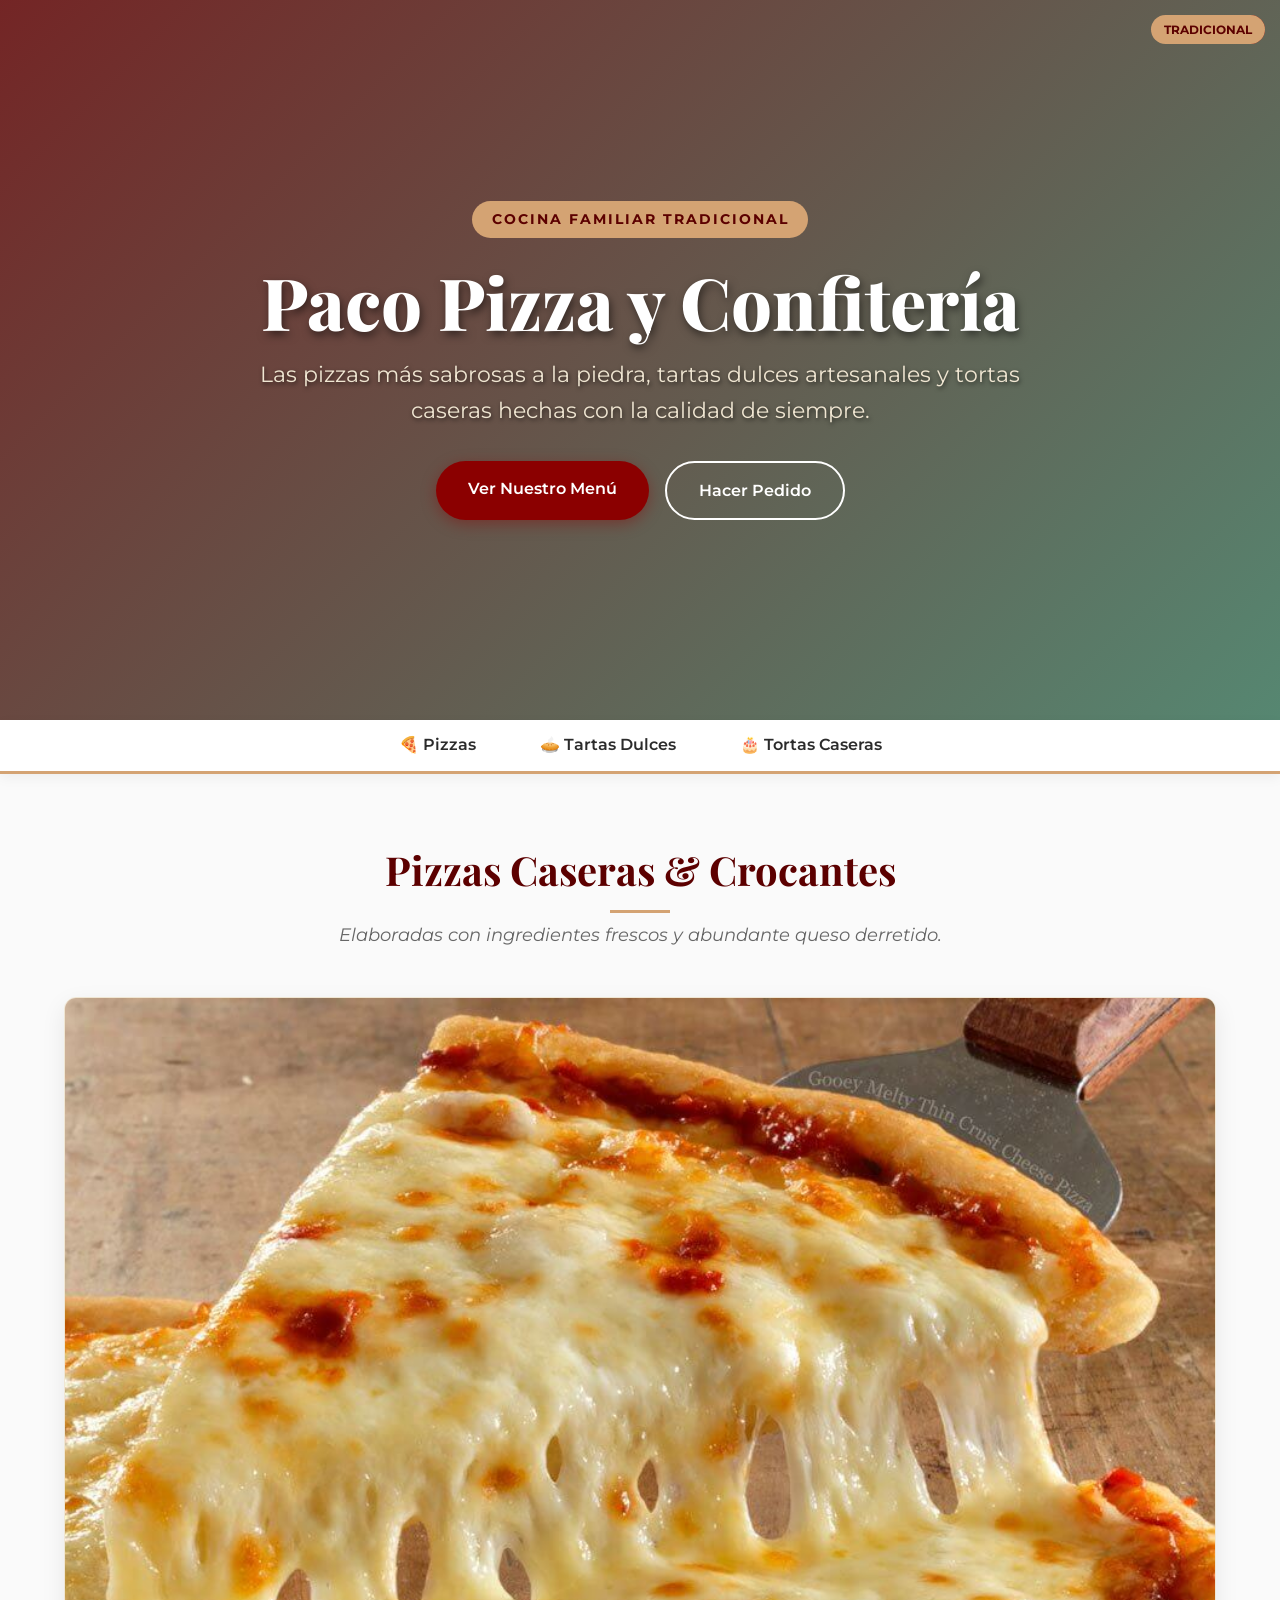
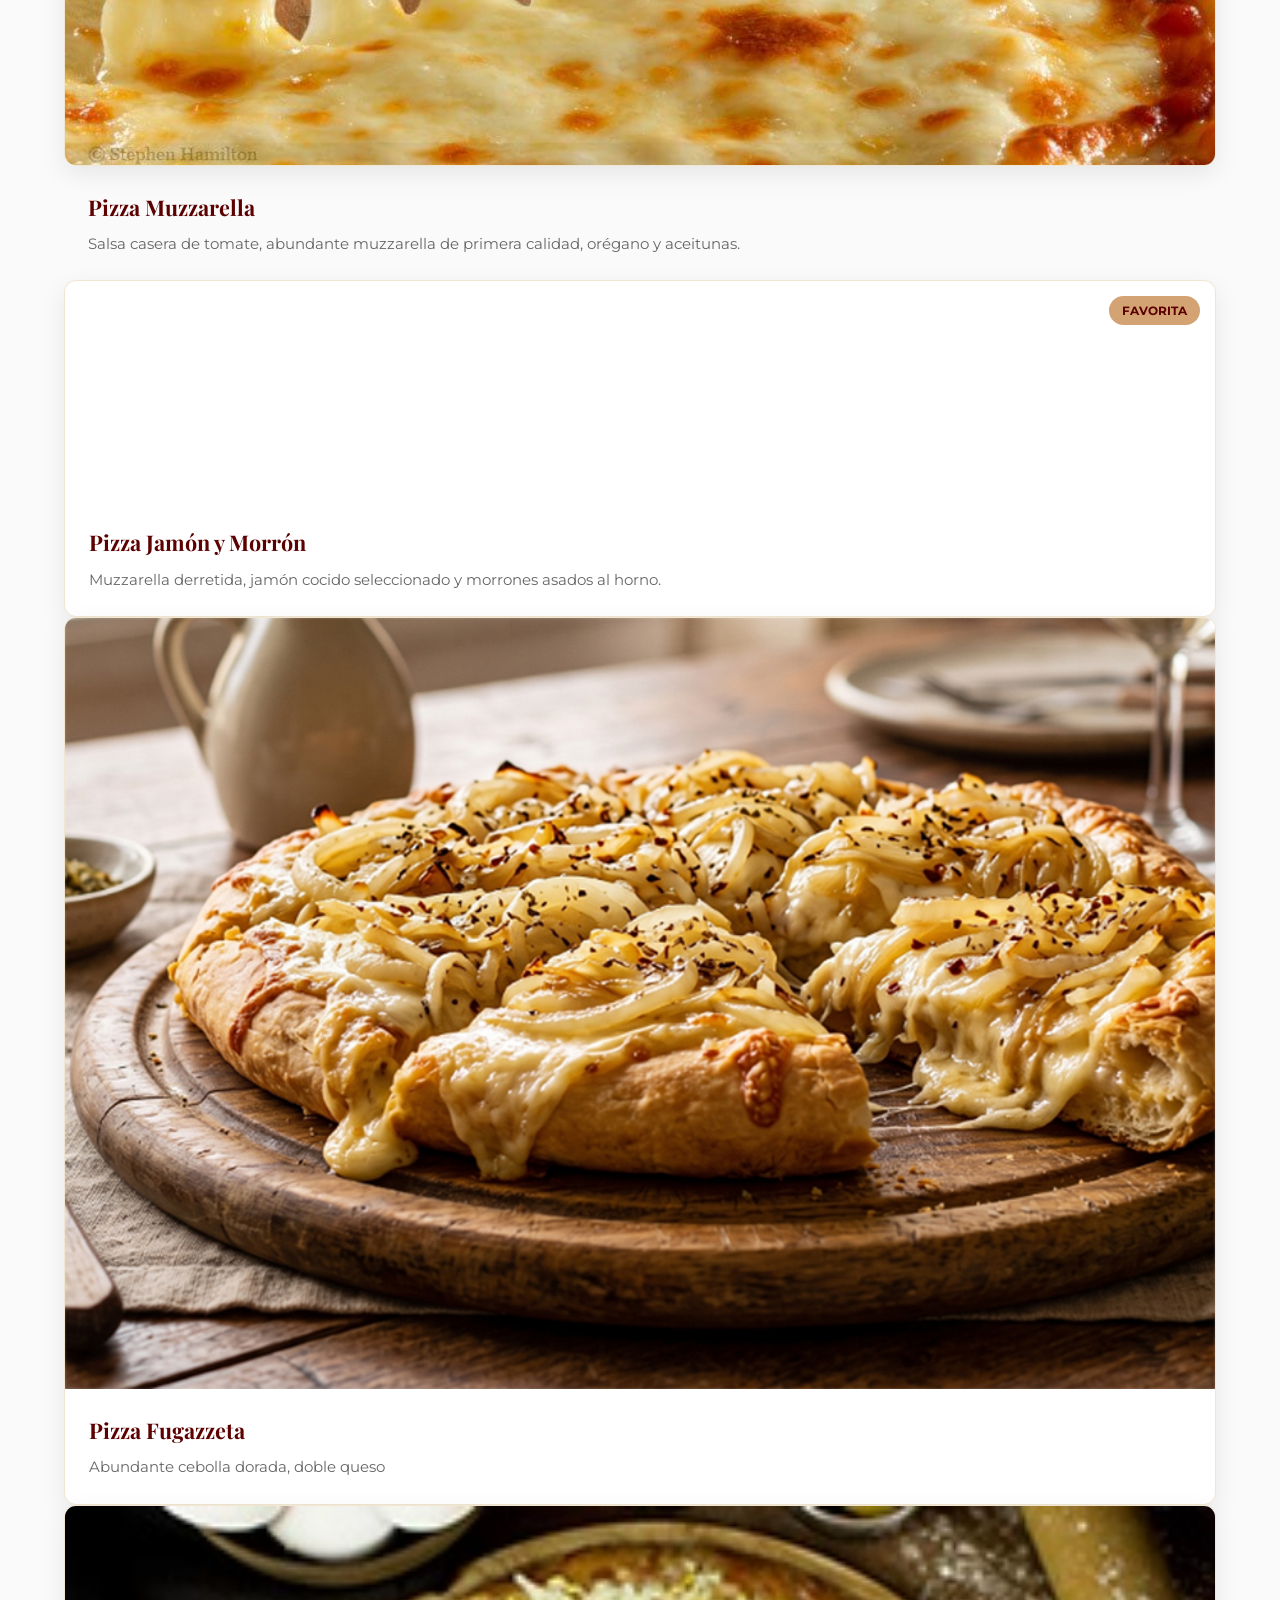
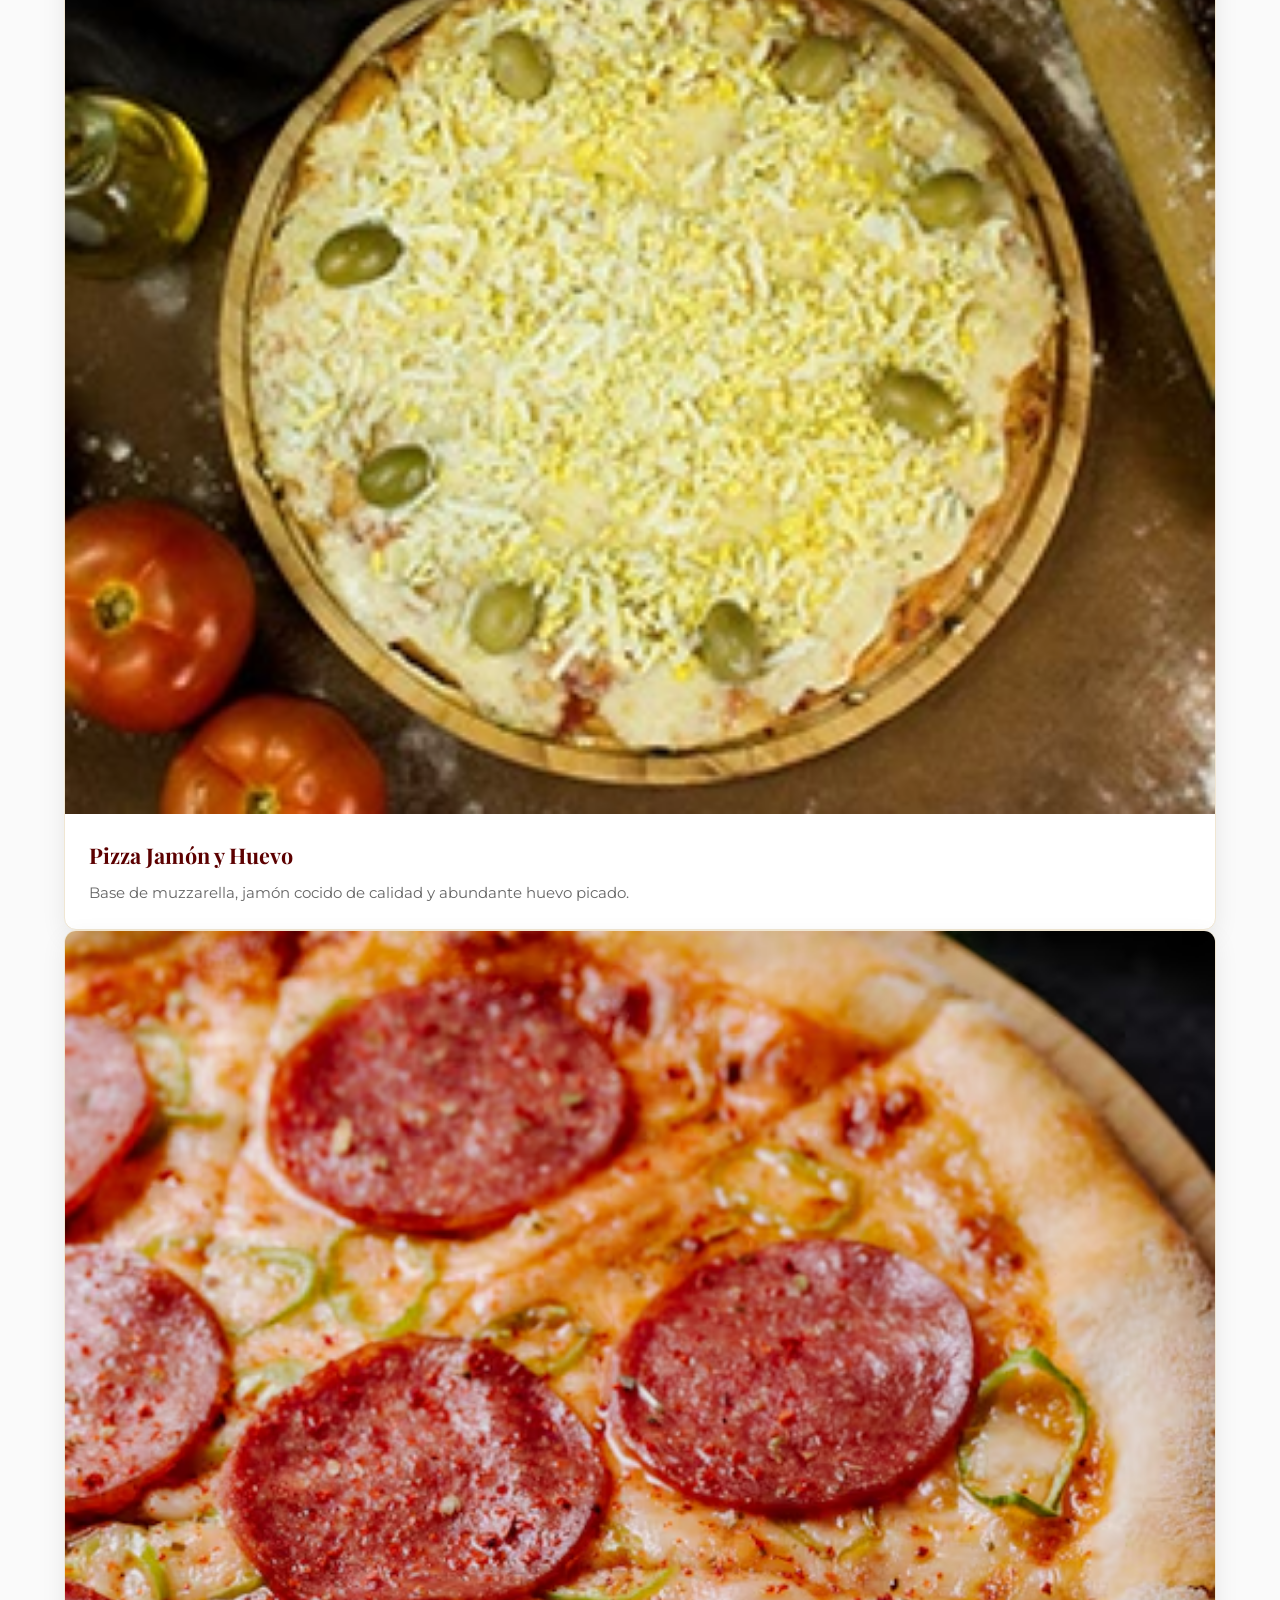
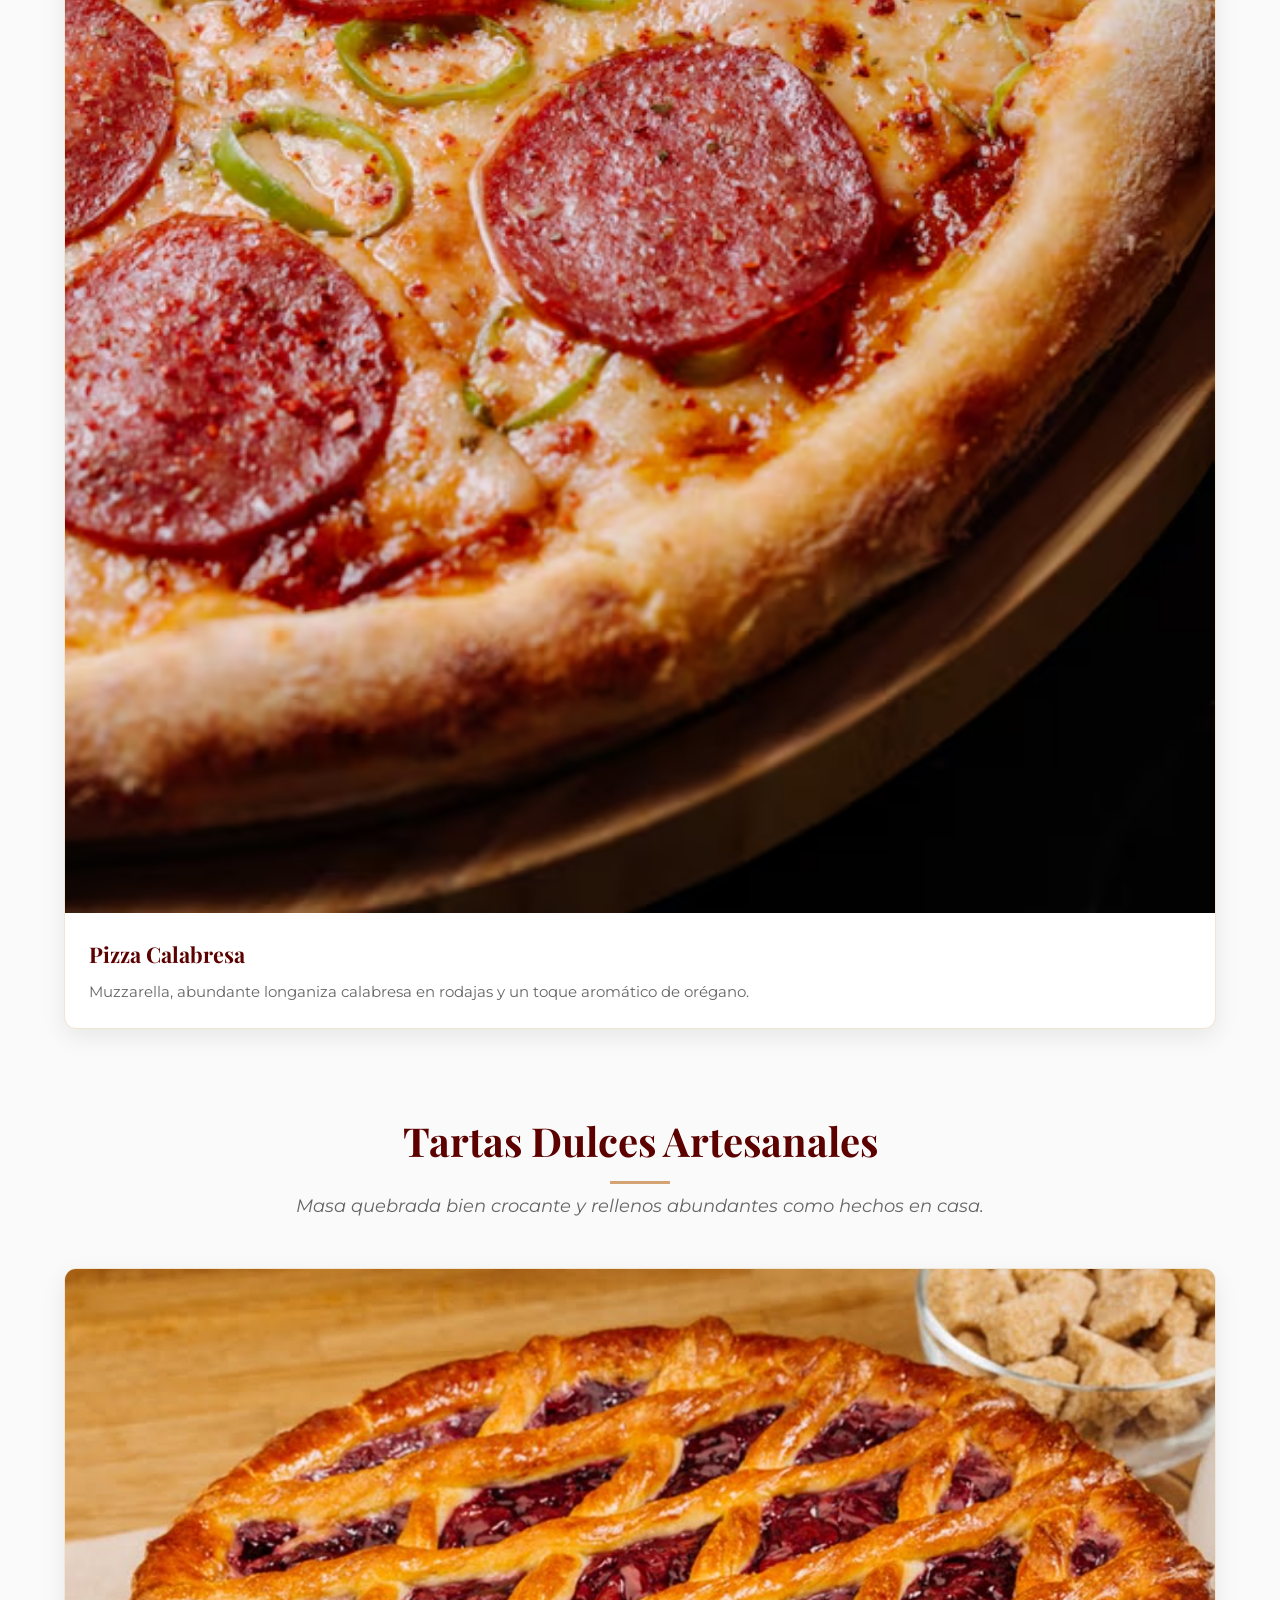
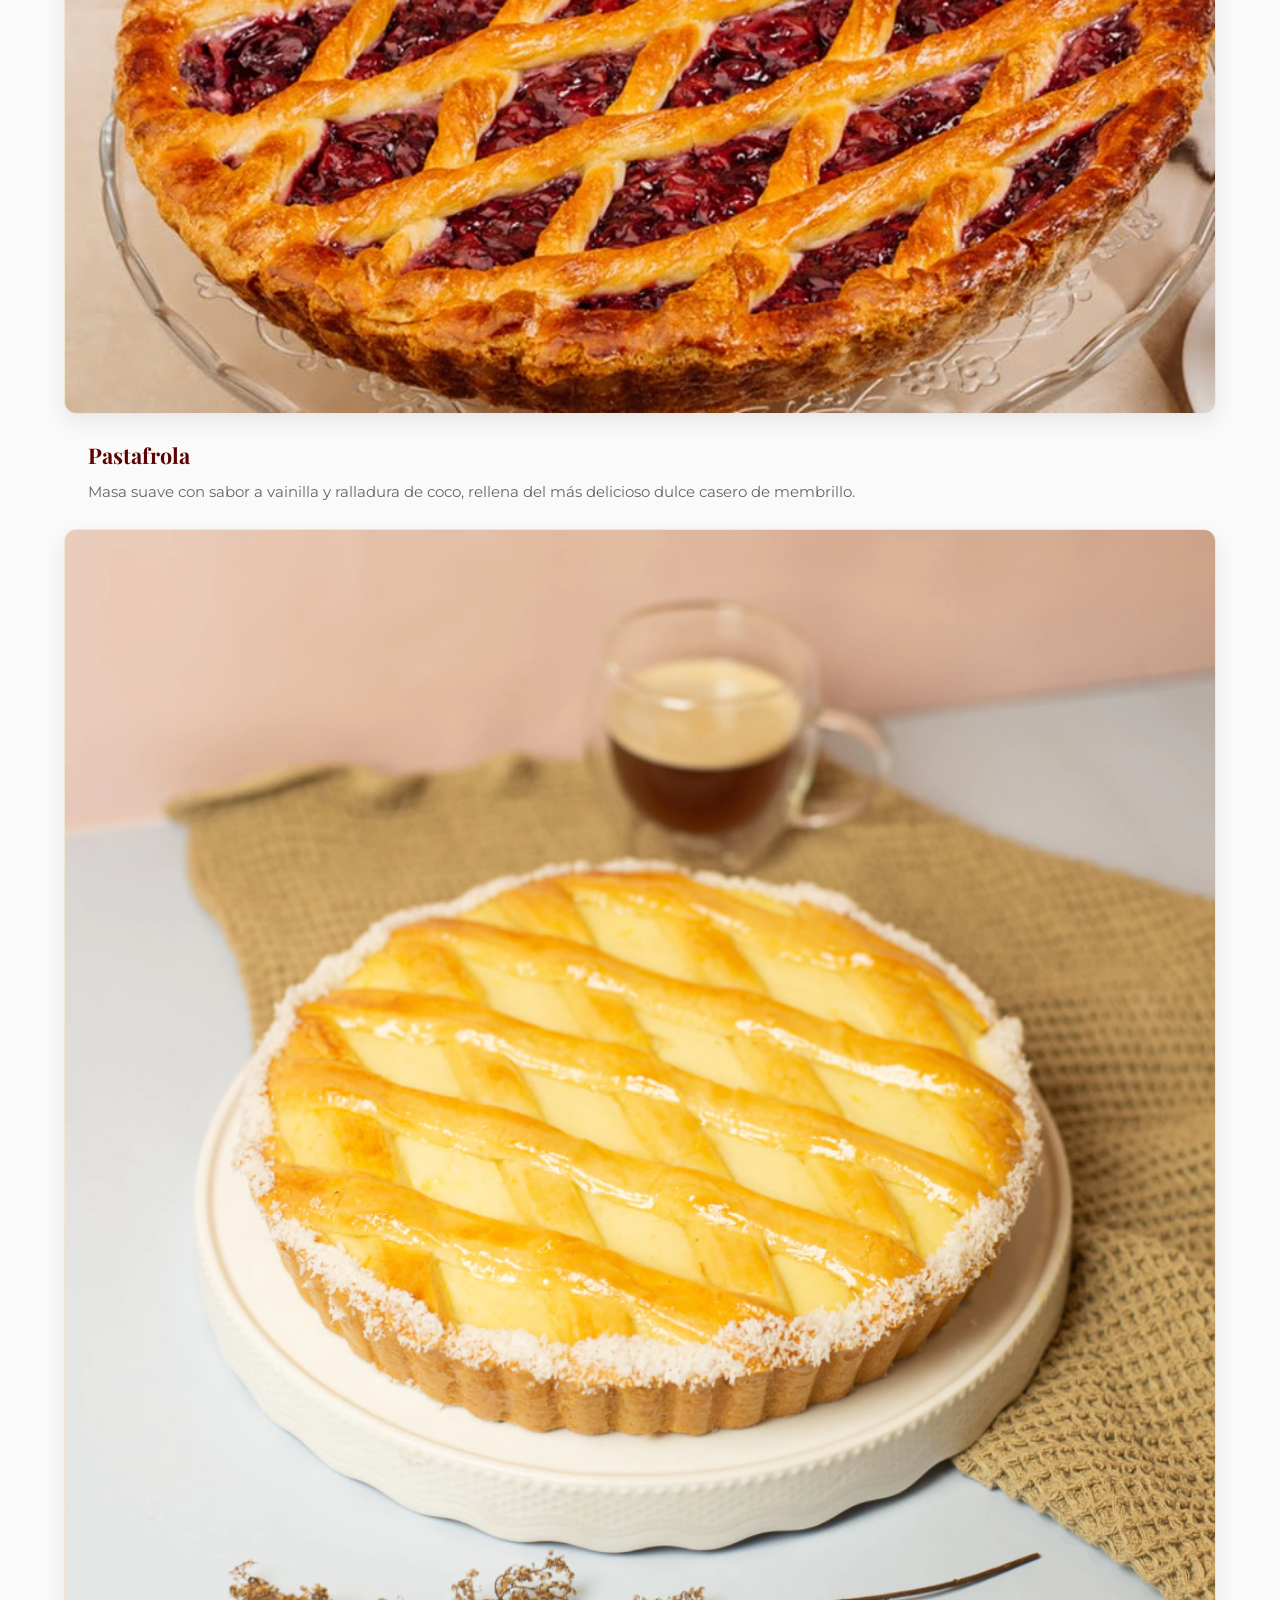
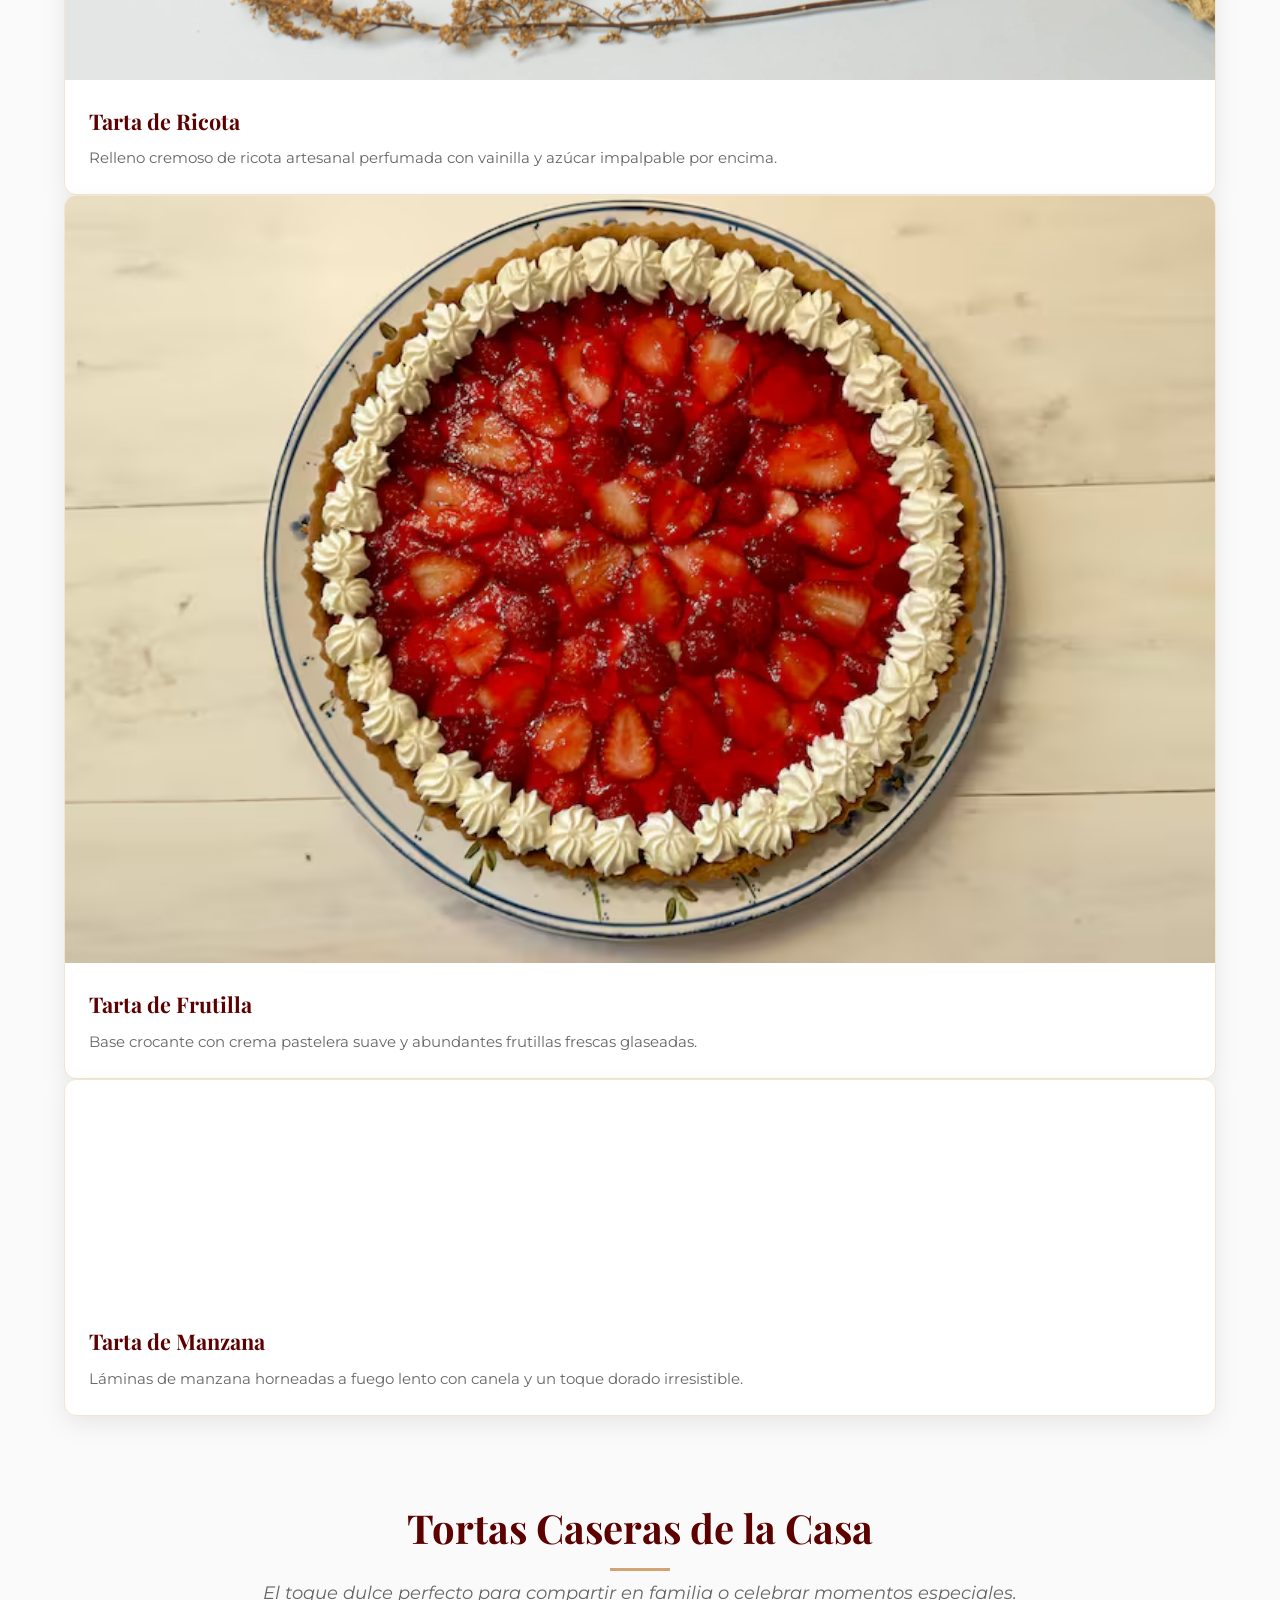
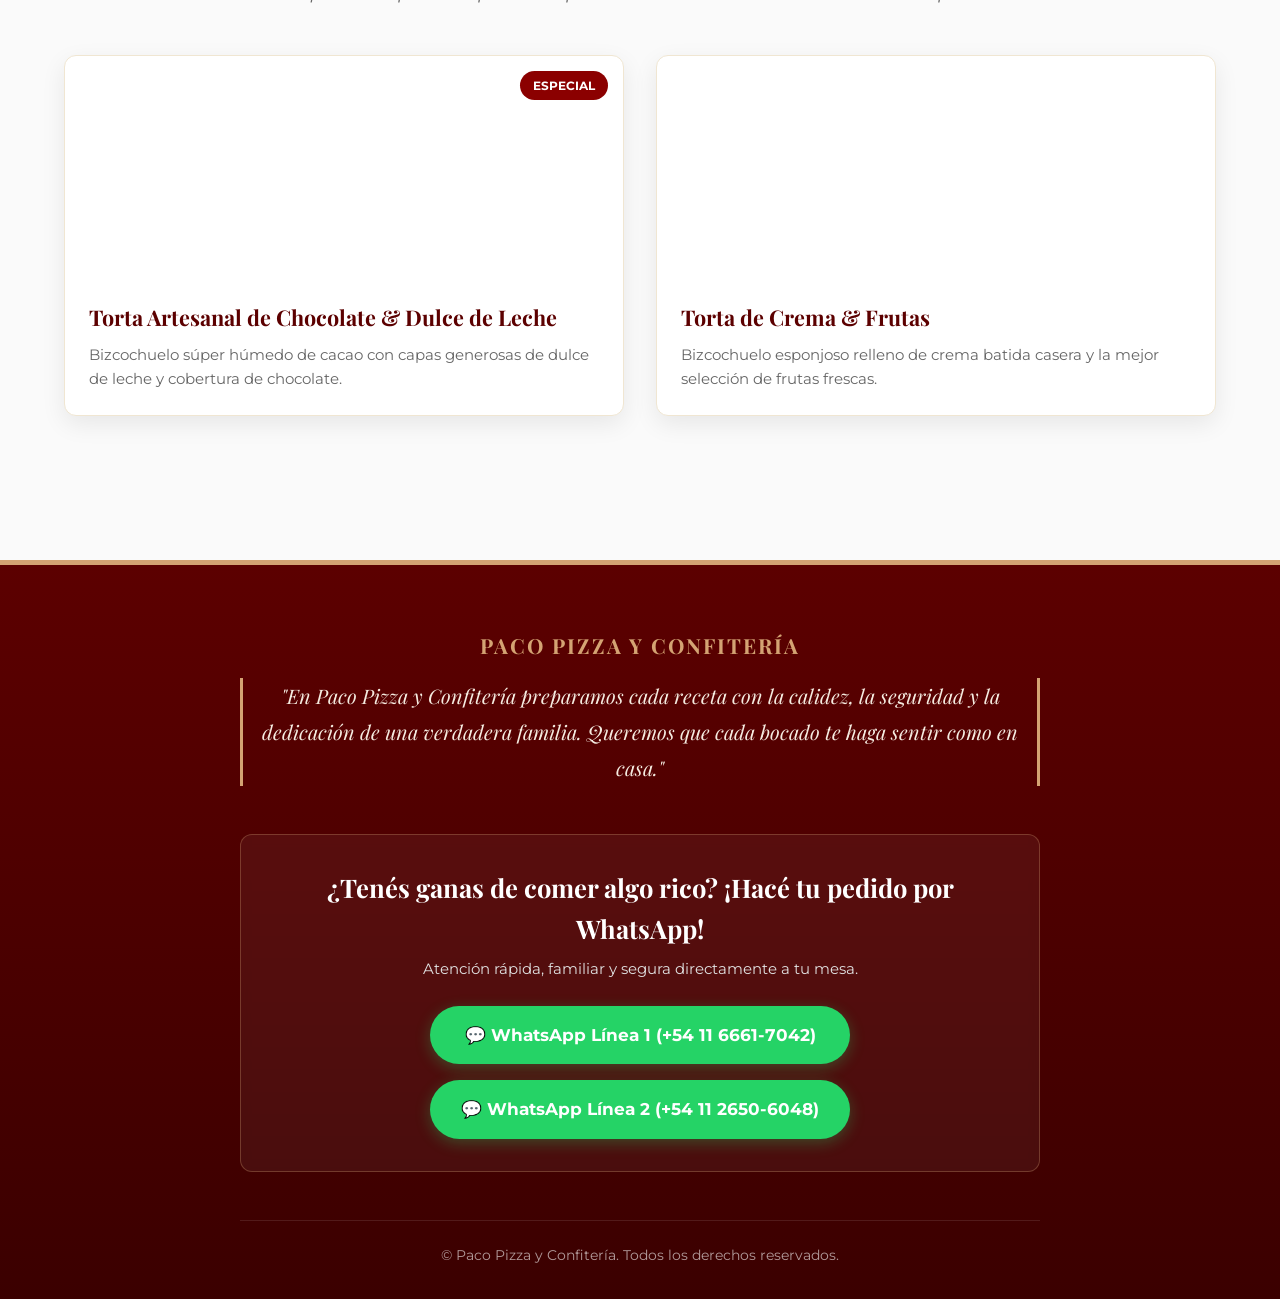
==== index1p.html @ e0313680 "Add files via upload" ====
<!DOCTYPE html>
<html lang="es">
<head>
  <meta charset="UTF-8">
  <meta name="viewport" content="width=device-width, initial-scale=1.0">
  <title>Paco Pizza y Confitería - Sabores de Familia</title>
  
  <!-- Tipografías de Google Fonts -->
  <link rel="preconnect" href="https://fonts.googleapis.com">
  <link rel="preconnect" href="https://fonts.gstatic.com" crossorigin>
  <link href="https://fonts.googleapis.com/css2?family=Montserrat:wght@400;600;700&family=Playfair+Display:ital,wght@0,600;0,800;1,400&display=swap" rel="stylesheet">
  
  <link rel="stylesheet" href="style.css">
</head>
<body>

  <!-- Encabezado / Hero Section -->
  <header class="hero">
    <div class="overlay"></div>
    <div class="hero-content">
      <span class="badge">Cocina Familiar Tradicional</span>
      <h1>Paco Pizza y Confitería</h1>
      <p class="hero-subtitle">Las pizzas más sabrosas a la piedra, tartas dulces artesanales y tortas caseras hechas con la calidad de siempre.</p>
      <div class="hero-buttons">
        <a href="#menu" class="btn btn-primary">Ver Nuestro Menú</a>
        <a href="#contacto" class="btn btn-secondary">Hacer Pedido</a>
      </div>
    </div>
  </header>

  <!-- Navegación Rápida -->
  <nav class="category-nav">
    <ul>
      <li><a href="#pizzas">🍕 Pizzas</a></li>
      <li><a href="#tartas">🥧 Tartas Dulces</a></li>
      <li><a href="#tortas">🎂 Tortas Caseras</a></li>
    </ul>
  </nav>

  <!-- Menú Principal -->
  <main id="menu" class="container">

    <!-- Sección Pizzas -->
    <section id="pizzas" class="menu-section">
      <div class="section-title">
        <h2>Pizzas Caseras & Crocantes</h2>
        <p>Elaboradas con ingredientes frescos y abundante queso derretido.</p>
      </div>

      <div class="grid">
        <article class="card">
          <image src="pizza muzzarella.jpeg">
            <span class="tag">Clásica</span>
          </div>
          <div class="card-body">
            <h3>Pizza Muzzarella</h3>
            <p>Salsa casera de tomate, abundante muzzarella de primera calidad, orégano y aceitunas.</p>
          </div>
        </article>

        <article class="card">
          <div class="card-img-placeholder pizza-jm-bg">
            <span class="tag gold">Favorita</span>
          </div>
          <div class="card-body">
            <h3>Pizza Jamón y Morrón</h3>
            <p>Muzzarella derretida, jamón cocido seleccionado y morrones asados al horno.</p>
          </div>
        </article>

        <article class="card">
          <image src="Fugazzeta.jpeg"></div>
          <div class="card-body">
            <h3>Pizza Fugazzeta</h3>
            <p>Abundante cebolla dorada, doble queso</p>
          </div>
        </article>

        <article class="card">
          <image src="pizza jamon y huevo.jpeg"></div>
          <div class="card-body">
            <h3>Pizza Jamón y Huevo</h3>
            <p>Base de muzzarella, jamón cocido de calidad y abundante huevo picado.</p>
          </div>
        </article>

        <article class="card">
          <image src="pizza calabreza.jpeg"></div>
          <div class="card-body">
            <h3>Pizza Calabresa</h3>
            <p>Muzzarella, abundante longaniza calabresa en rodajas y un toque aromático de orégano.</p>
          </div>
        </article>
      </div>
    </section>

    <!-- Sección Tartas Dulces -->
    <section id="tartas" class="menu-section">
      <div class="section-title">
        <h2>Tartas Dulces Artesanales</h2>
        <p>Masa quebrada bien crocante y rellenos abundantes como hechos en casa.</p>
      </div>

      <div class="grid">
        <article class="card">
          <image src="pastafrola.jpeg">
            <span class="tag gold">Tradicional</span>
          </div>
          <div class="card-body">
            <h3>Pastafrola</h3>
            <p>Masa suave con sabor a vainilla y ralladura de coco, rellena del más delicioso dulce casero de membrillo.</p>
          </div>
        </article>

        <article class="card">
          <image src="tarta de ricota.jpeg"></div>
          <div class="card-body">
            <h3>Tarta de Ricota</h3>
            <p>Relleno cremoso de ricota artesanal perfumada con vainilla y azúcar impalpable por encima.</p>
          </div>
        </article>

        <article class="card">
          <image src="tarta de frutilla.jpeg"></div>
          <div class="card-body">
            <h3>Tarta de Frutilla</h3>
            <p>Base crocante con crema pastelera suave y abundantes frutillas frescas glaseadas.</p>
          </div>
        </article>

        <article class="card">
          <div class="card-img-placeholder tarta-manzana-bg"></div>
          <div class="card-body">
            <h3>Tarta de Manzana</h3>
            <p>Láminas de manzana horneadas a fuego lento con canela y un toque dorado irresistible.</p>
          </div>
        </article>
      </div>
    </section>

    <!-- Sección Tortas -->
    <section id="tortas" class="menu-section">
      <div class="section-title">
        <h2>Tortas Caseras de la Casa</h2>
        <p>El toque dulce perfecto para compartir en familia o celebrar momentos especiales.</p>
      </div>

      <div class="grid">
        <article class="card">
          <div class="card-img-placeholder torta-choc-bg">
            <span class="tag">Especial</span>
          </div>
          <div class="card-body">
            <h3>Torta Artesanal de Chocolate & Dulce de Leche</h3>
            <p>Bizcochuelo súper húmedo de cacao con capas generosas de dulce de leche y cobertura de chocolate.</p>
          </div>
        </article>

        <article class="card">
          <div class="card-img-placeholder torta-crema-bg"></div>
          <div class="card-body">
            <h3>Torta de Crema & Frutas</h3>
            <p>Bizcochuelo esponjoso relleno de crema batida casera y la mejor selección de frutas frescas.</p>
          </div>
        </article>
      </div>
    </section>

  </main>

  <!-- Pie de Página / Footer -->
  <footer id="contacto">
    <div class="footer-container">
      <div class="footer-badge">Paco Pizza y Confitería</div>
      
      <p class="footer-quote">
        "En Paco Pizza y Confitería preparamos cada receta con la calidez, la seguridad y la dedicación de una verdadera familia. Queremos que cada bocado te haga sentir como en casa."
      </p>

      <div class="whatsapp-box">
        <h3>¿Tenés ganas de comer algo rico? ¡Hacé tu pedido por WhatsApp!</h3>
        <p>Atención rápida, familiar y segura directamente a tu mesa.</p>
        <div class="whatsapp-buttons">
          <a href="https://wa.me/541166617042?text=Hola!%20Quisiera%20hacer%20un%20pedido%20en%20Paco%20Pizza%20y%20Confiter%C3%ADa." target="_blank" rel="noopener noreferrer" class="btn-wa">
            💬 WhatsApp Línea 1 (+54 11 6661-7042)
          </a>
          <a href="https://wa.me/541126506048?text=Hola!%20Quisiera%20hacer%20un%20pedido%20en%20Paco%20Pizza%20y%20Confiter%C3%ADa." target="_blank" rel="noopener noreferrer" class="btn-wa">
            💬 WhatsApp Línea 2 (+54 11 2650-6048)
          </a>
        </div>
      </div>

      <div class="footer-credits">
        <p>&copy; Paco Pizza y Confitería. Todos los derechos reservados.</p>
      </div>
    </div>
  </footer>

</body>
</html>
---- style.css ----
/* ==========================================================================
   VARIABLES Y CONFIGURACIÓN GENERAL (ESTILO ITALIANO FAMILIAR)
   ========================================================================== */
:root {
  --color-primary: #8B0000;       /* Rojo Terracota / Vino */
  --color-primary-dark: #5C0000;  /* Rojo Profundo */
  --color-accent: #D4A373;        /* Dorado / Madera Clara */
  --color-bg-light: #FAFAFA;      /* Crema Limpio */
  --color-card-bg: #FFFFFF;       /* Blanco Puro */
  --color-text-dark: #2B2B2B;     /* Gris Oscuro / Carbón */
  --color-text-muted: #666666;    /* Gris Suave */
  --color-wa: #25D366;           /* Verde WhatsApp */
  --color-wa-hover: #1EBE5D;

  --font-title: 'Playfair Display', serif;
  --font-body: 'Montserrat', sans-serif;

  --shadow-soft: 0 8px 24px rgba(0, 0, 0, 0.08);
  --shadow-hover: 0 16px 32px rgba(139, 0, 0, 0.15);
  --border-radius: 12px;
}

* {
  margin: 0;
  padding: 0;
  box-sizing: border-box;
}

html {
  scroll-behavior: smooth;
}

body {
  font-family: var(--font-body);
  background-color: var(--color-bg-light);
  color: var(--color-text-dark);
  line-height: 1.6;
}

/* ==========================================================================
   HERO / ENCABEZADO IMPACTANTE
   ========================================================================== */
.hero {
  position: relative;
  min-height: 80vh;
  display: flex;
  align-items: center;
  justify-content: center;
  text-align: center;
  color: #FFFFFF;
  padding: 2rem 1rem;
  background: linear-gradient(135deg, rgba(92, 0, 0, 0.85), rgba(45, 106, 79, 0.8)), 
              url('https://images.unsplash.com/photo-1513104890138-7c749659a591?auto=format&fit=crop&w=1600&q=80') center/cover no-repeat;
}

.hero-content {
  position: relative;
  z-index: 2;
  max-width: 800px;
}

.badge {
  display: inline-block;
  background-color: var(--color-accent);
  color: var(--color-primary-dark);
  font-weight: 700;
  text-transform: uppercase;
  font-size: 0.85rem;
  letter-spacing: 2px;
  padding: 0.5rem 1.2rem;
  border-radius: 50px;
  margin-bottom: 1.5rem;
}

.hero h1 {
  font-family: var(--font-title);
  font-size: clamp(2.8rem, 6vw, 4.5rem);
  font-weight: 800;
  margin-bottom: 1rem;
  text-shadow: 2px 4px 8px rgba(0, 0, 0, 0.5);
  line-height: 1.1;
}

.hero-subtitle {
  font-size: clamp(1.1rem, 2vw, 1.4rem);
  margin-bottom: 2rem;
  font-weight: 400;
  color: #F0E6D2;
  text-shadow: 1px 2px 4px rgba(0, 0, 0, 0.6);
}

.hero-buttons {
  display: flex;
  gap: 1rem;
  justify-content: center;
  flex-wrap: wrap;
}

/* BOTONES */
.btn {
  display: inline-block;
  padding: 0.9rem 2rem;
  font-size: 1rem;
  font-weight: 600;
  text-decoration: none;
  border-radius: 50px;
  transition: all 0.3s ease;
}

.btn-primary {
  background-color: var(--color-primary);
  color: #FFFFFF;
  box-shadow: 0 4px 15px rgba(139, 0, 0, 0.4);
}

.btn-primary:hover {
  background-color: #A00000;
  transform: translateY(-3px);
  box-shadow: 0 6px 20px rgba(139, 0, 0, 0.6);
}

.btn-secondary {
  background-color: transparent;
  color: #FFFFFF;
  border: 2px solid #FFFFFF;
}

.btn-secondary:hover {
  background-color: #FFFFFF;
  color: var(--color-primary-dark);
  transform: translateY(-3px);
}

/* ==========================================================================
   NAVEGACIÓN RÁPIDA POR CATEGORÍAS
   ========================================================================== */
.category-nav {
  background-color: #FFFFFF;
  box-shadow: 0 4px 12px rgba(0,0,0,0.05);
  position: sticky;
  top: 0;
  z-index: 100;
  border-bottom: 3px solid var(--color-accent);
}

.category-nav ul {
  display: flex;
  justify-content: center;
  list-style: none;
  overflow-x: auto;
  padding: 0.8rem 1rem;
  gap: 2rem;
}

.category-nav a {
  text-decoration: none;
  color: var(--color-text-dark);
  font-weight: 600;
  font-size: 1rem;
  white-space: nowrap;
  transition: color 0.3s ease;
  padding: 0.4rem 1rem;
  border-radius: 20px;
}

.category-nav a:hover {
  color: var(--color-primary);
  background-color: #FDF6EE;
}

/* ==========================================================================
   CONTENIDO PRINCIPAL & GRID DE MENÚ
   ========================================================================== */
.container {
  max-width: 1200px;
  margin: 0 auto;
  padding: 4rem 1.5rem;
}

.menu-section {
  margin-bottom: 5rem;
}

.section-title {
  text-align: center;
  margin-bottom: 3rem;
}

.section-title h2 {
  font-family: var(--font-title);
  font-size: 2.5rem;
  color: var(--color-primary-dark);
  position: relative;
  display: inline-block;
  margin-bottom: 0.5rem;
}

.section-title h2::after {
  content: '';
  display: block;
  width: 60px;
  height: 3px;
  background-color: var(--color-accent);
  margin: 0.5rem auto 0;
}

.section-title p {
  color: var(--color-text-muted);
  font-size: 1.1rem;
  font-style: italic;
}

/* TARJETAS DE PRODUCTOS */
.grid {
  display: grid;
  grid-template-columns: repeat(auto-fit, minmax(280px, 1fr));
  gap: 2rem;
}

.card {
  background: var(--color-card-bg);
  border-radius: var(--border-radius);
  overflow: hidden;
  box-shadow: var(--shadow-soft);
  transition: transform 0.3s ease, box-shadow 0.3s ease;
  border: 1px solid #F0E6D2;
  display: flex;
  flex-direction: column;
}

.card:hover {
  transform: translateY(-8px);
  box-shadow: var(--shadow-hover);
}

/* IMÁGENES DE PRODUCTOS ESPECÍFICOS */
.card-img-placeholder {
  height: 220px;
  background-size: cover;
  background-position: center;
  position: relative;
}

/* IMÁGENES PIZZAS */
.pizza-muzza-bg { background-image: url('https://images.unsplash.com/photo-1574071318508-1cdbab80d002?auto=format&fit=crop&w=800&q=80'); }
.pizza-jm-bg { background-image: url('https://images.unsplash.com/photo-1604382354936-07c5d9983bd3?auto=format&fit=crop&w=800&q=80'); }
.pizza-fuga-bg { background-image: url('https://images.unsplash.com/photo-1513104890138-7c749659a591?auto=format&fit=crop&w=800&q=80'); }
.pizza-jh-bg { background-image: url('https://images.unsplash.com/photo-1593560708920-61dd98c46a4e?auto=format&fit=crop&w=800&q=80'); }
.pizza-calabresa-bg { background-image: url('https://images.unsplash.com/photo-1534308983496-4fabb1a015ee?auto=format&fit=crop&w=800&q=80'); }

/* IMÁGENES TARTAS DULCES */
.tarta-frola-bg { background-image: url('https://images.unsplash.com/photo-1509440159596-0249088772ff?auto=format&fit=crop&w=800&q=80'); }
.tarta-ricota-bg { background-image: url('https://images.unsplash.com/photo-1519869325930-281384150729?auto=format&fit=crop&w=800&q=80'); }
.tarta-frutilla-bg { background-image: url('https://images.unsplash.com/photo-1565958011703-44f9829ba187?auto=format&fit=crop&w=800&q=80'); }
.tarta-manzana-bg { background-image: url('https://images.unsplash.com/photo-1568571780765-9276ac8b75a2?auto=format&fit=crop&w=800&q=80'); }

/* IMÁGENES TORTAS */
.torta-choc-bg { background-image: url('https://images.unsplash.com/photo-1578985545062-69928b1d9587?auto=format&fit=crop&w=800&q=80'); }
.torta-crema-bg { background-image: url('https://images.unsplash.com/photo-1535141192574-5d4897c13136?auto=format&fit=crop&w=800&q=80'); }

/* TAGS */
.tag {
  position: absolute;
  top: 15px;
  right: 15px;
  background-color: var(--color-primary);
  color: #FFFFFF;
  font-size: 0.75rem;
  font-weight: 700;
  text-transform: uppercase;
  padding: 0.3rem 0.8rem;
  border-radius: 20px;
}

.tag.gold {
  background-color: var(--color-accent);
  color: var(--color-primary-dark);
}

.card-body {
  padding: 1.5rem;
  display: flex;
  flex-direction: column;
  flex-grow: 1;
}

.card-body h3 {
  font-family: var(--font-title);
  font-size: 1.35rem;
  color: var(--color-primary-dark);
  margin-bottom: 0.5rem;
}

.card-body p {
  color: var(--color-text-muted);
  font-size: 0.95rem;
}

/* ==========================================================================
   PIE DE PÁGINA / FOOTER FAMILIAR & BOTONES WHATSAPP
   ========================================================================== */
footer {
  background: linear-gradient(180deg, var(--color-primary-dark) 0%, #3B0000 100%);
  color: #FFFFFF;
  padding: 4rem 1.5rem 2rem;
  text-align: center;
  position: relative;
  border-top: 5px solid var(--color-accent);
}

.footer-container {
  max-width: 800px;
  margin: 0 auto;
}

.footer-badge {
  font-family: var(--font-title);
  font-size: 1.3rem;
  color: var(--color-accent);
  text-transform: uppercase;
  letter-spacing: 2px;
  margin-bottom: 1rem;
  font-weight: 700;
}

.footer-quote {
  font-family: var(--font-title);
  font-style: italic;
  font-size: 1.25rem;
  line-height: 1.8;
  color: #F5EBE0;
  margin-bottom: 3rem;
  padding: 0 1rem;
  border-left: 3px solid var(--color-accent);
  border-right: 3px solid var(--color-accent);
}

/* SECCIÓN WHATSAPP */
.whatsapp-box {
  background-color: rgba(255, 255, 255, 0.05);
  border: 1px solid rgba(212, 163, 115, 0.3);
  border-radius: var(--border-radius);
  padding: 2rem;
  margin-bottom: 3rem;
  backdrop-filter: blur(5px);
}

.whatsapp-box h3 {
  font-family: var(--font-title);
  font-size: 1.6rem;
  color: #FFFFFF;
  margin-bottom: 0.5rem;
}

.whatsapp-box p {
  color: #E0E0E0;
  margin-bottom: 1.5rem;
  font-size: 0.95rem;
}

.whatsapp-buttons {
  display: flex;
  flex-direction: column;
  gap: 1rem;
  align-items: center;
}

.btn-wa {
  display: inline-flex;
  align-items: center;
  justify-content: center;
  background-color: var(--color-wa);
  color: #FFFFFF;
  font-weight: 700;
  font-size: 1.05rem;
  padding: 1rem 1.8rem;
  border-radius: 50px;
  text-decoration: none;
  width: 100%;
  max-width: 420px;
  box-shadow: 0 4px 15px rgba(37, 211, 102, 0.3);
  transition: all 0.3s ease;
}

.btn-wa:hover {
  background-color: var(--color-wa-hover);
  transform: translateY(-3px);
  box-shadow: 0 6px 20px rgba(37, 211, 102, 0.5);
}

.footer-credits {
  border-top: 1px solid rgba(255, 255, 255, 0.1);
  padding-top: 1.5rem;
  font-size: 0.85rem;
  color: rgba(255, 255, 255, 0.6);
}

/* ==========================================================================
   ADAPTATIVIDAD RESPONSIVE
   ========================================================================== */
@media (max-width: 600px) {
  .hero h1 {
    font-size: 2.3rem;
  }

  .footer-quote {
    font-size: 1.05rem;
  }

  .whatsapp-box {
    padding: 1.5rem 1rem;
  }

  .btn-wa {
    font-size: 0.95rem;
    padding: 0.8rem 1.2rem;
  }
}
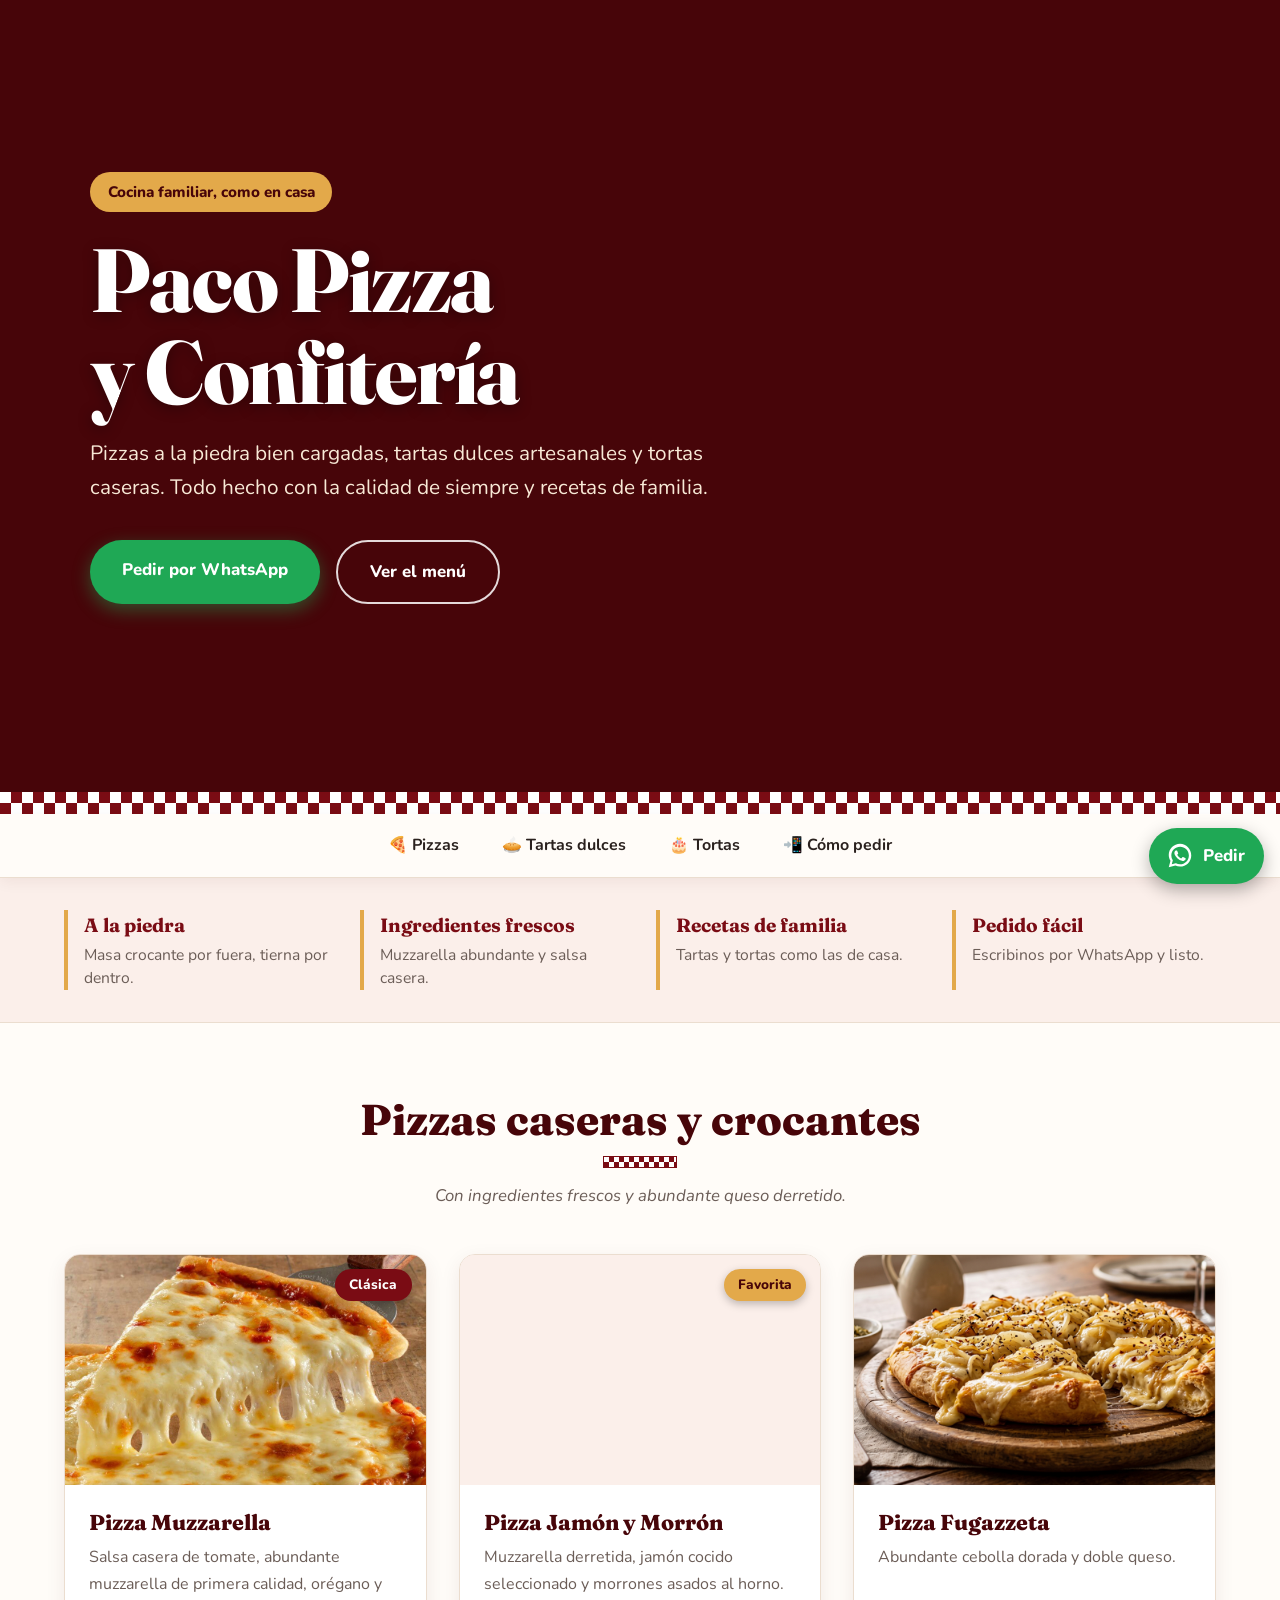
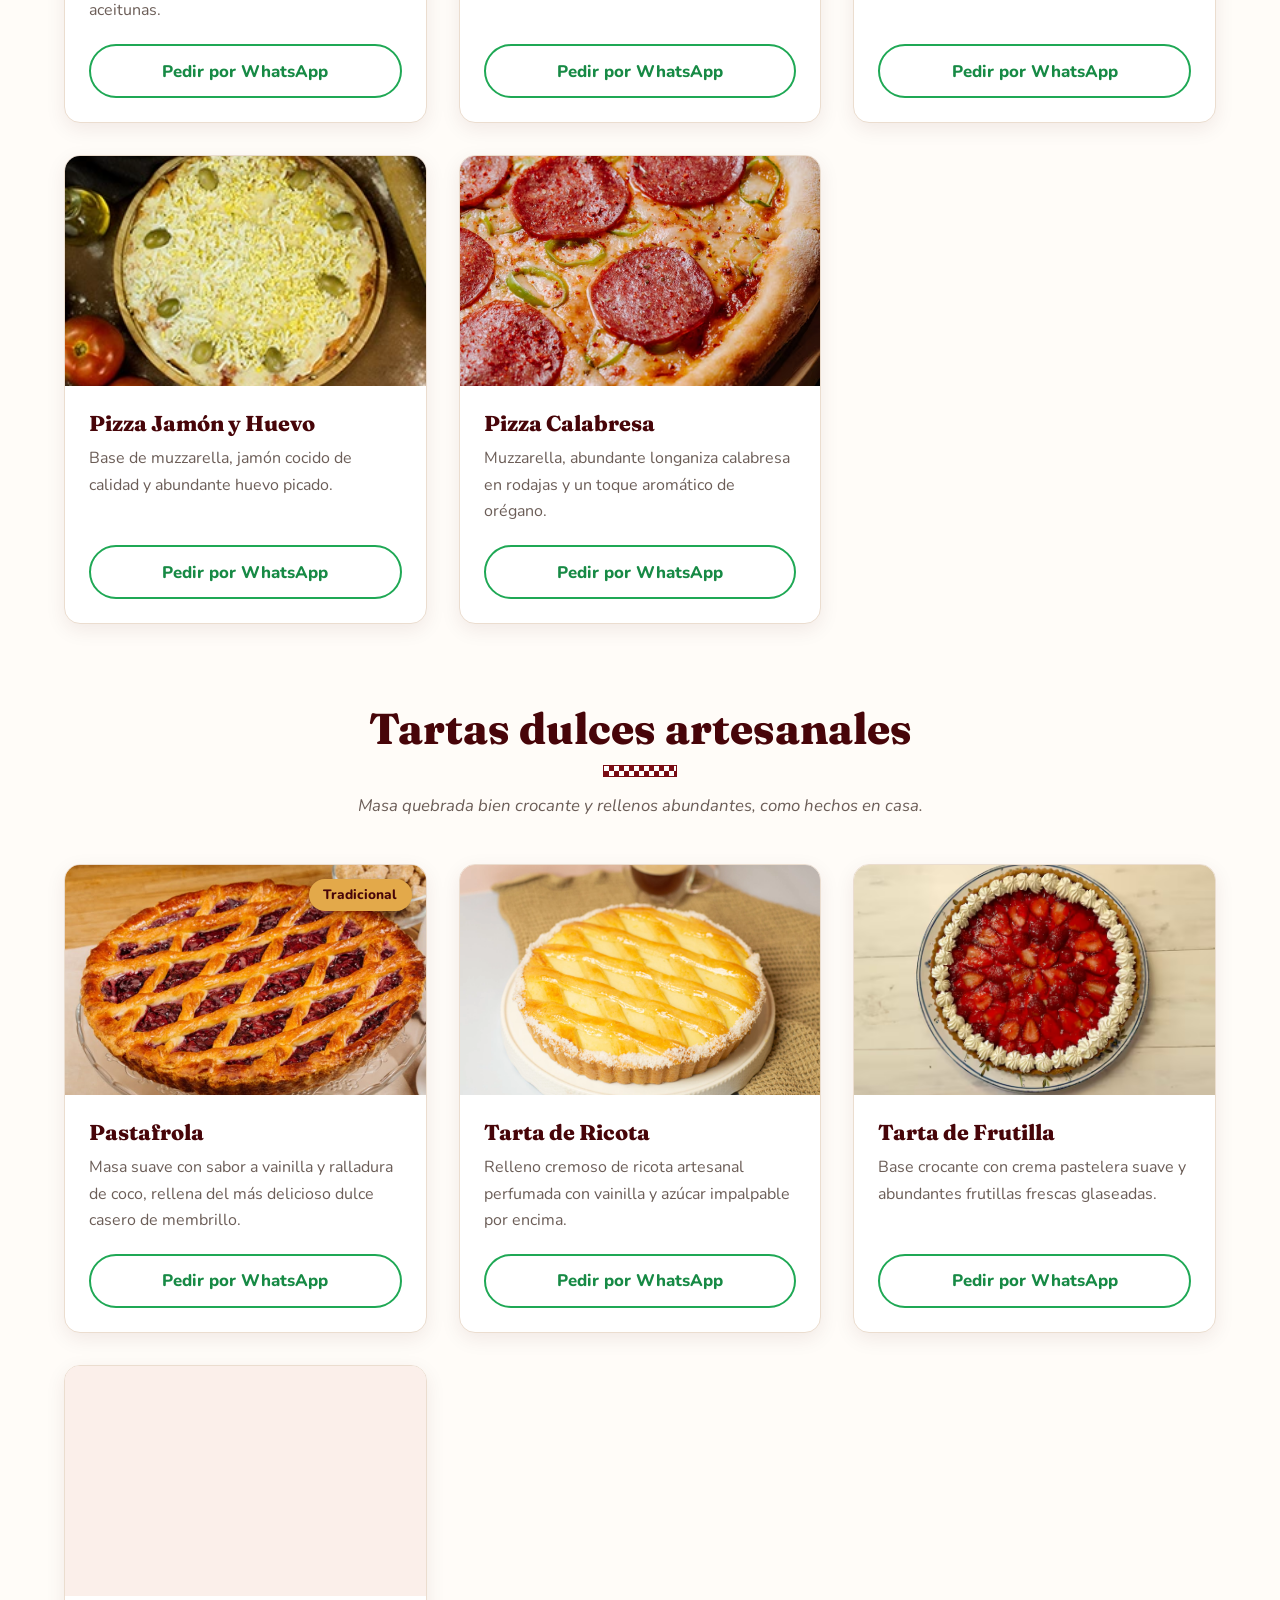
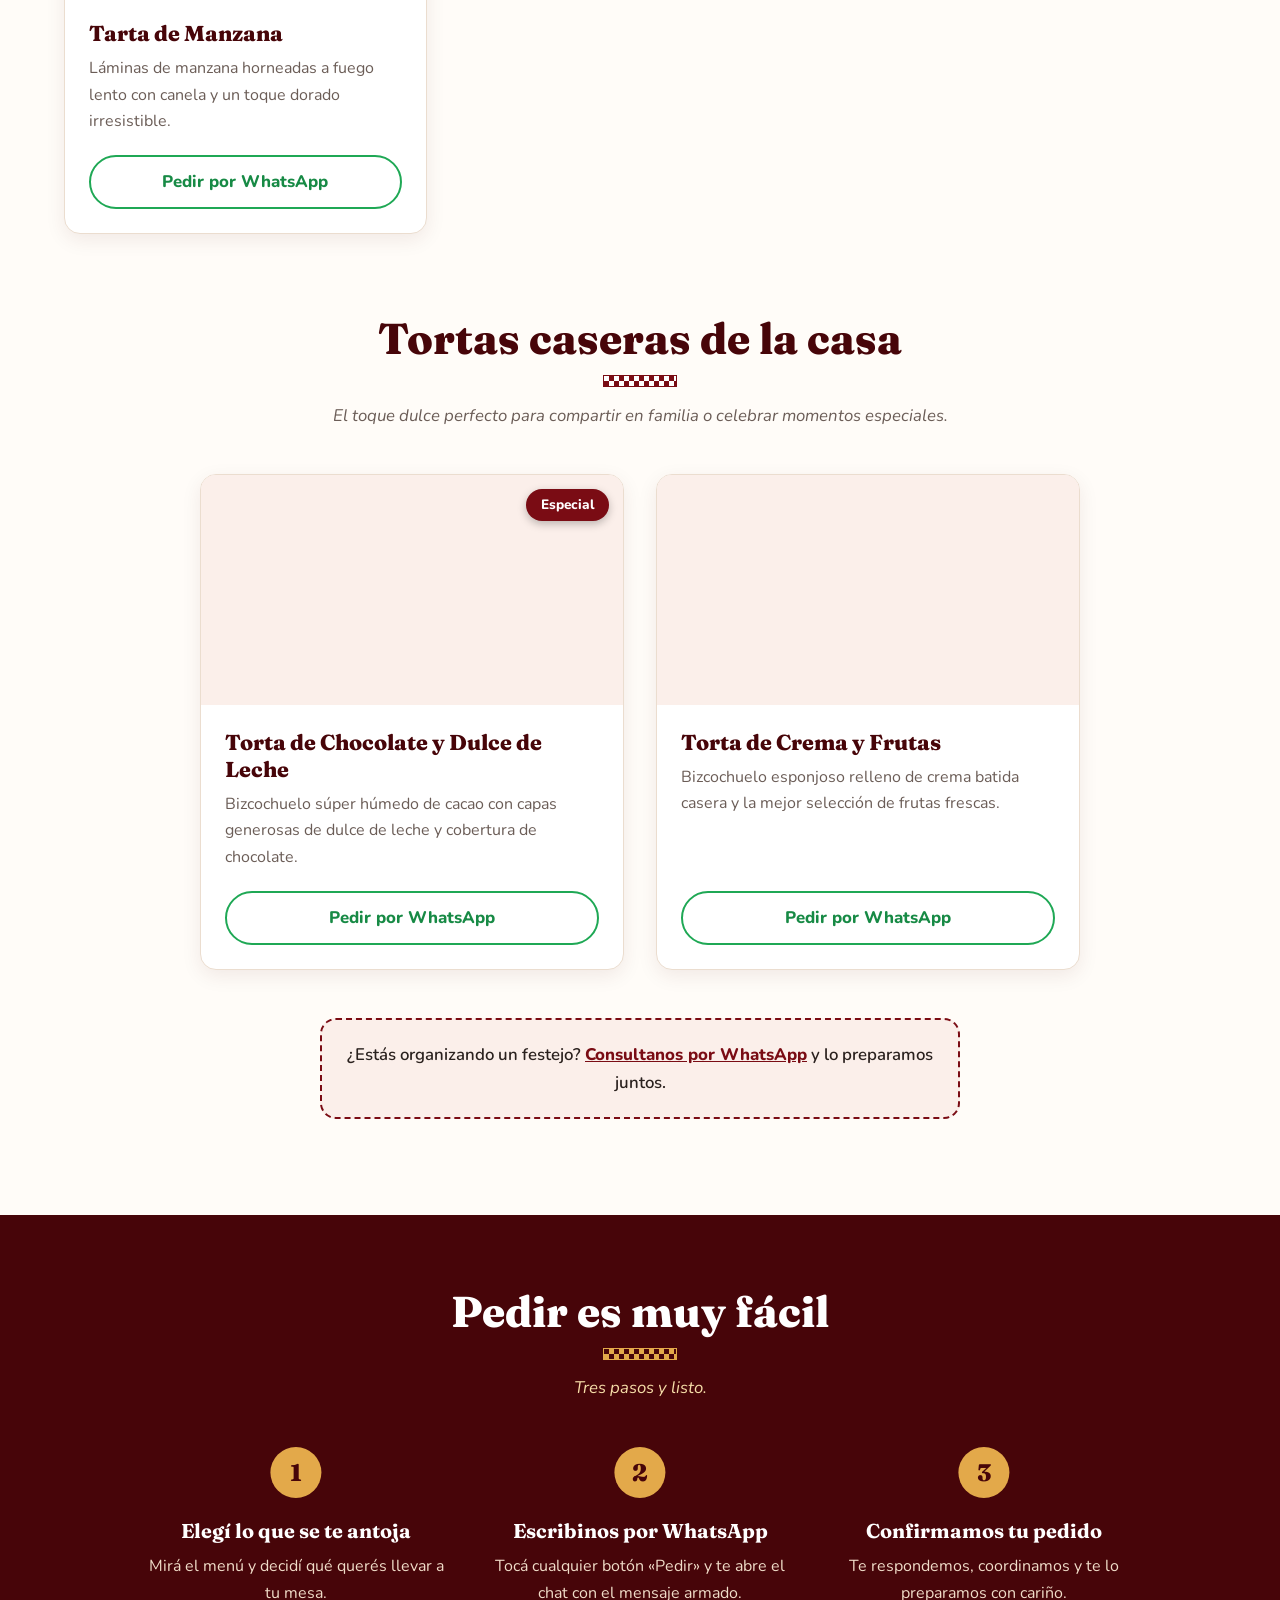
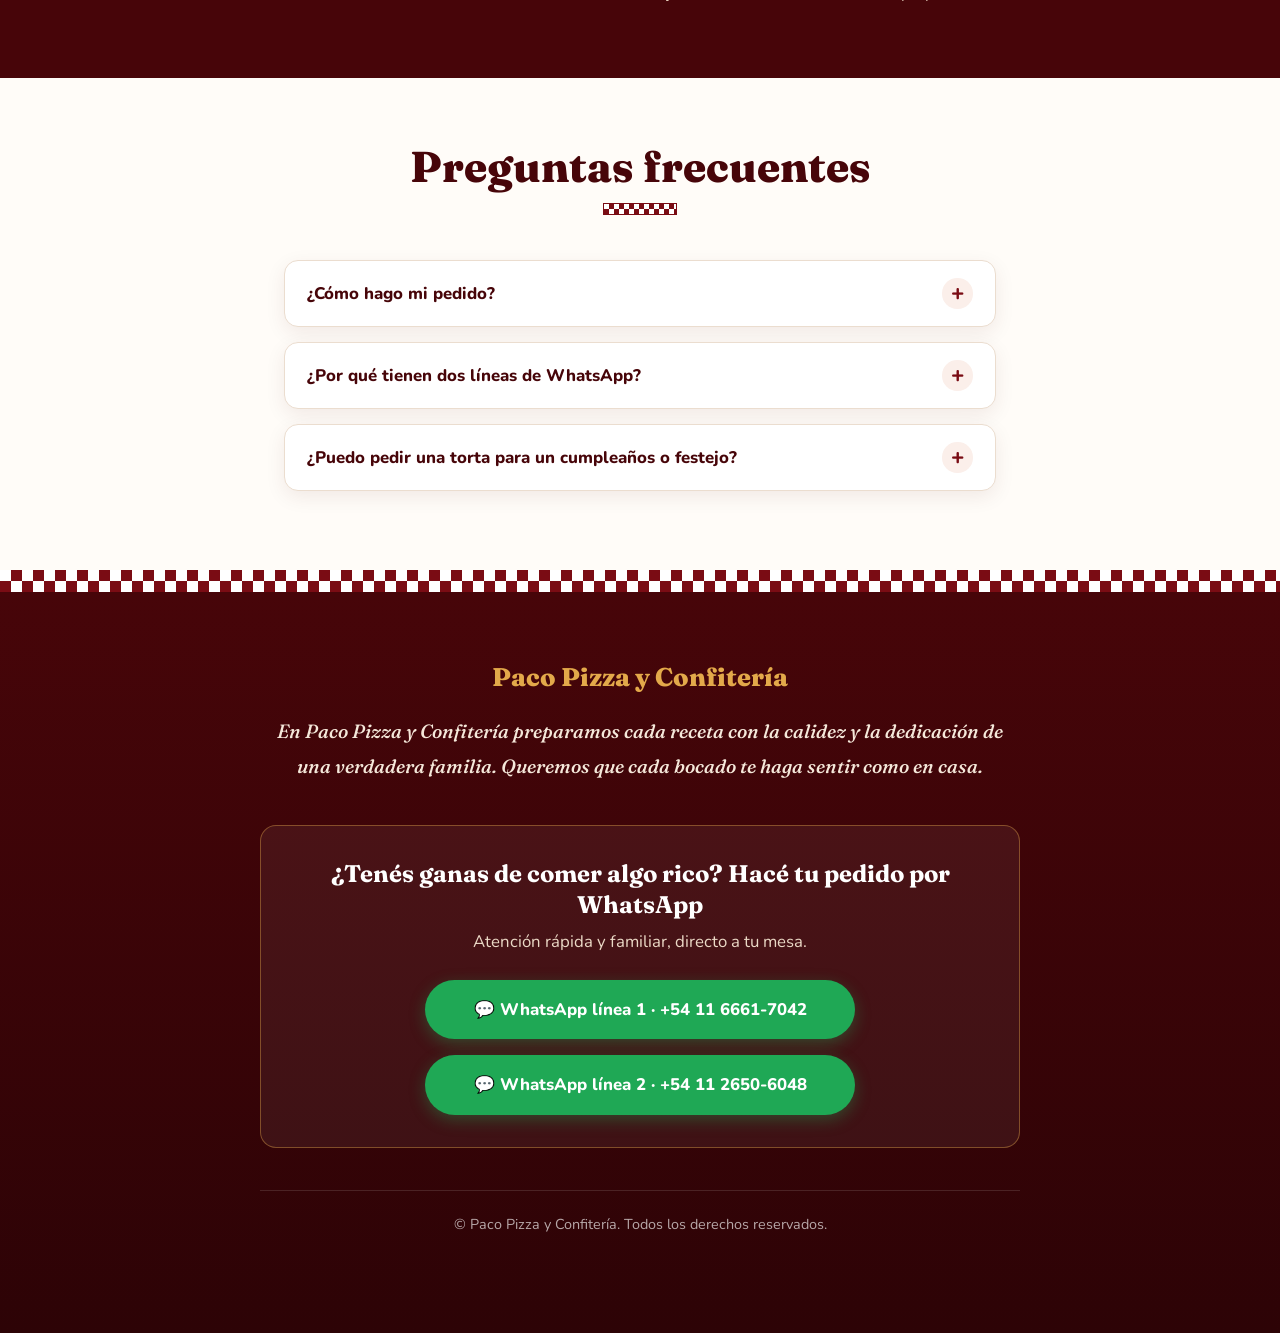
==== commit 1f424a9f: "Add files via upload" ====
--- a/index1p.html
+++ b/index1p.html
@@ -1,200 +1,317 @@
-<!DOCTYPE html>
-<html lang="es">
-<head>
-  <meta charset="UTF-8">
-  <meta name="viewport" content="width=device-width, initial-scale=1.0">
-  <title>Paco Pizza y Confitería - Sabores de Familia</title>
-  
-  <!-- Tipografías de Google Fonts -->
-  <link rel="preconnect" href="https://fonts.googleapis.com">
-  <link rel="preconnect" href="https://fonts.gstatic.com" crossorigin>
-  <link href="https://fonts.googleapis.com/css2?family=Montserrat:wght@400;600;700&family=Playfair+Display:ital,wght@0,600;0,800;1,400&display=swap" rel="stylesheet">
-  
-  <link rel="stylesheet" href="style.css">
-</head>
-<body>
-
-  <!-- Encabezado / Hero Section -->
-  <header class="hero">
-    <div class="overlay"></div>
-    <div class="hero-content">
-      <span class="badge">Cocina Familiar Tradicional</span>
-      <h1>Paco Pizza y Confitería</h1>
-      <p class="hero-subtitle">Las pizzas más sabrosas a la piedra, tartas dulces artesanales y tortas caseras hechas con la calidad de siempre.</p>
-      <div class="hero-buttons">
-        <a href="#menu" class="btn btn-primary">Ver Nuestro Menú</a>
-        <a href="#contacto" class="btn btn-secondary">Hacer Pedido</a>
-      </div>
-    </div>
-  </header>
-
-  <!-- Navegación Rápida -->
-  <nav class="category-nav">
-    <ul>
-      <li><a href="#pizzas">🍕 Pizzas</a></li>
-      <li><a href="#tartas">🥧 Tartas Dulces</a></li>
-      <li><a href="#tortas">🎂 Tortas Caseras</a></li>
-    </ul>
-  </nav>
-
-  <!-- Menú Principal -->
-  <main id="menu" class="container">
-
-    <!-- Sección Pizzas -->
-    <section id="pizzas" class="menu-section">
-      <div class="section-title">
-        <h2>Pizzas Caseras & Crocantes</h2>
-        <p>Elaboradas con ingredientes frescos y abundante queso derretido.</p>
-      </div>
-
-      <div class="grid">
-        <article class="card">
-          <image src="pizza muzzarella.jpeg">
-            <span class="tag">Clásica</span>
-          </div>
-          <div class="card-body">
-            <h3>Pizza Muzzarella</h3>
-            <p>Salsa casera de tomate, abundante muzzarella de primera calidad, orégano y aceitunas.</p>
-          </div>
-        </article>
-
-        <article class="card">
-          <div class="card-img-placeholder pizza-jm-bg">
-            <span class="tag gold">Favorita</span>
-          </div>
-          <div class="card-body">
-            <h3>Pizza Jamón y Morrón</h3>
-            <p>Muzzarella derretida, jamón cocido seleccionado y morrones asados al horno.</p>
-          </div>
-        </article>
-
-        <article class="card">
-          <image src="Fugazzeta.jpeg"></div>
-          <div class="card-body">
-            <h3>Pizza Fugazzeta</h3>
-            <p>Abundante cebolla dorada, doble queso</p>
-          </div>
-        </article>
-
-        <article class="card">
-          <image src="pizza jamon y huevo.jpeg"></div>
-          <div class="card-body">
-            <h3>Pizza Jamón y Huevo</h3>
-            <p>Base de muzzarella, jamón cocido de calidad y abundante huevo picado.</p>
-          </div>
-        </article>
-
-        <article class="card">
-          <image src="pizza calabreza.jpeg"></div>
-          <div class="card-body">
-            <h3>Pizza Calabresa</h3>
-            <p>Muzzarella, abundante longaniza calabresa en rodajas y un toque aromático de orégano.</p>
-          </div>
-        </article>
-      </div>
-    </section>
-
-    <!-- Sección Tartas Dulces -->
-    <section id="tartas" class="menu-section">
-      <div class="section-title">
-        <h2>Tartas Dulces Artesanales</h2>
-        <p>Masa quebrada bien crocante y rellenos abundantes como hechos en casa.</p>
-      </div>
-
-      <div class="grid">
-        <article class="card">
-          <image src="pastafrola.jpeg">
-            <span class="tag gold">Tradicional</span>
-          </div>
-          <div class="card-body">
-            <h3>Pastafrola</h3>
-            <p>Masa suave con sabor a vainilla y ralladura de coco, rellena del más delicioso dulce casero de membrillo.</p>
-          </div>
-        </article>
-
-        <article class="card">
-          <image src="tarta de ricota.jpeg"></div>
-          <div class="card-body">
-            <h3>Tarta de Ricota</h3>
-            <p>Relleno cremoso de ricota artesanal perfumada con vainilla y azúcar impalpable por encima.</p>
-          </div>
-        </article>
-
-        <article class="card">
-          <image src="tarta de frutilla.jpeg"></div>
-          <div class="card-body">
-            <h3>Tarta de Frutilla</h3>
-            <p>Base crocante con crema pastelera suave y abundantes frutillas frescas glaseadas.</p>
-          </div>
-        </article>
-
-        <article class="card">
-          <div class="card-img-placeholder tarta-manzana-bg"></div>
-          <div class="card-body">
-            <h3>Tarta de Manzana</h3>
-            <p>Láminas de manzana horneadas a fuego lento con canela y un toque dorado irresistible.</p>
-          </div>
-        </article>
-      </div>
-    </section>
-
-    <!-- Sección Tortas -->
-    <section id="tortas" class="menu-section">
-      <div class="section-title">
-        <h2>Tortas Caseras de la Casa</h2>
-        <p>El toque dulce perfecto para compartir en familia o celebrar momentos especiales.</p>
-      </div>
-
-      <div class="grid">
-        <article class="card">
-          <div class="card-img-placeholder torta-choc-bg">
-            <span class="tag">Especial</span>
-          </div>
-          <div class="card-body">
-            <h3>Torta Artesanal de Chocolate & Dulce de Leche</h3>
-            <p>Bizcochuelo súper húmedo de cacao con capas generosas de dulce de leche y cobertura de chocolate.</p>
-          </div>
-        </article>
-
-        <article class="card">
-          <div class="card-img-placeholder torta-crema-bg"></div>
-          <div class="card-body">
-            <h3>Torta de Crema & Frutas</h3>
-            <p>Bizcochuelo esponjoso relleno de crema batida casera y la mejor selección de frutas frescas.</p>
-          </div>
-        </article>
-      </div>
-    </section>
-
-  </main>
-
-  <!-- Pie de Página / Footer -->
-  <footer id="contacto">
-    <div class="footer-container">
-      <div class="footer-badge">Paco Pizza y Confitería</div>
-      
-      <p class="footer-quote">
-        "En Paco Pizza y Confitería preparamos cada receta con la calidez, la seguridad y la dedicación de una verdadera familia. Queremos que cada bocado te haga sentir como en casa."
-      </p>
-
-      <div class="whatsapp-box">
-        <h3>¿Tenés ganas de comer algo rico? ¡Hacé tu pedido por WhatsApp!</h3>
-        <p>Atención rápida, familiar y segura directamente a tu mesa.</p>
-        <div class="whatsapp-buttons">
-          <a href="https://wa.me/541166617042?text=Hola!%20Quisiera%20hacer%20un%20pedido%20en%20Paco%20Pizza%20y%20Confiter%C3%ADa." target="_blank" rel="noopener noreferrer" class="btn-wa">
-            💬 WhatsApp Línea 1 (+54 11 6661-7042)
-          </a>
-          <a href="https://wa.me/541126506048?text=Hola!%20Quisiera%20hacer%20un%20pedido%20en%20Paco%20Pizza%20y%20Confiter%C3%ADa." target="_blank" rel="noopener noreferrer" class="btn-wa">
-            💬 WhatsApp Línea 2 (+54 11 2650-6048)
-          </a>
-        </div>
-      </div>
-
-      <div class="footer-credits">
-        <p>&copy; Paco Pizza y Confitería. Todos los derechos reservados.</p>
-      </div>
-    </div>
-  </footer>
-
-</body>
-</html>+<!DOCTYPE html>
+<html lang="es-AR">
+<head>
+  <meta charset="UTF-8">
+  <meta name="viewport" content="width=device-width, initial-scale=1.0">
+  <title>Paco Pizza y Confitería · Pizzas a la piedra, tartas y tortas caseras</title>
+  <meta name="description" content="Pizzas a la piedra, tartas dulces y tortas caseras hechas con recetas de familia. Pedí fácil y rápido por WhatsApp.">
+  <meta name="theme-color" content="#7A0C14">
+
+  <!-- Al compartir el link por WhatsApp/Facebook se ve lindo -->
+  <meta property="og:title" content="Paco Pizza y Confitería · Sabores de familia">
+  <meta property="og:description" content="Pizzas a la piedra, tartas dulces y tortas caseras. Pedí por WhatsApp.">
+  <meta property="og:type" content="website">
+  <meta property="og:image" content="https://images.unsplash.com/photo-1513104890138-7c749659a591?auto=format&fit=crop&w=1200&q=80">
+
+  <!-- Ícono de la pestaña (una pizza) -->
+  <link rel="icon" href="data:image/svg+xml,%3Csvg xmlns='http://www.w3.org/2000/svg' viewBox='0 0 100 100'%3E%3Ctext y='.9em' font-size='90'%3E🍕%3C/text%3E%3C/svg%3E">
+
+  <link rel="preconnect" href="https://fonts.googleapis.com">
+  <link rel="preconnect" href="https://fonts.gstatic.com" crossorigin>
+  <link href="https://fonts.googleapis.com/css2?family=Fraunces:ital,opsz,wght@0,9..144,600;0,9..144,800;1,9..144,500&family=Nunito:wght@400;600;700;800&display=swap" rel="stylesheet">
+
+  <link rel="stylesheet" href="style.css">
+</head>
+<body>
+
+  <a class="skip" href="#menu">Ir al menú</a>
+
+  <!-- ============ PORTADA ============ -->
+  <header class="hero">
+    <div class="hero-content">
+      <p class="badge">Cocina familiar, como en casa</p>
+      <h1>Paco Pizza<br>y Confitería</h1>
+      <p class="hero-subtitle">Pizzas a la piedra bien cargadas, tartas dulces artesanales y tortas caseras. Todo hecho con la calidad de siempre y recetas de familia.</p>
+      <div class="hero-buttons">
+        <a href="https://wa.me/541166617042?text=Hola!%20Quisiera%20hacer%20un%20pedido%20en%20Paco%20Pizza%20y%20Confiter%C3%ADa." target="_blank" rel="noopener noreferrer" class="btn btn-wa-hero">Pedir por WhatsApp</a>
+        <a href="#menu" class="btn btn-secondary">Ver el menú</a>
+      </div>
+    </div>
+  </header>
+
+  <!-- Mantel a cuadros: el detalle de la casa -->
+  <div class="tablecloth" aria-hidden="true"></div>
+
+  <!-- ============ NAVEGACIÓN (queda fija al scrollear) ============ -->
+  <nav class="category-nav" aria-label="Categorías del menú">
+    <ul>
+      <li><a href="#pizzas">🍕 Pizzas</a></li>
+      <li><a href="#tartas">🥧 Tartas dulces</a></li>
+      <li><a href="#tortas">🎂 Tortas</a></li>
+      <li><a href="#como-pedir">📲 Cómo pedir</a></li>
+    </ul>
+  </nav>
+
+  <!-- ============ POR QUÉ ELEGIRNOS ============ -->
+  <section class="values" aria-label="Lo que nos distingue">
+    <ul>
+      <li><strong>A la piedra</strong><span>Masa crocante por fuera, tierna por dentro.</span></li>
+      <li><strong>Ingredientes frescos</strong><span>Muzzarella abundante y salsa casera.</span></li>
+      <li><strong>Recetas de familia</strong><span>Tartas y tortas como las de casa.</span></li>
+      <li><strong>Pedido fácil</strong><span>Escribinos por WhatsApp y listo.</span></li>
+    </ul>
+  </section>
+
+  <!-- ============ MENÚ ============ -->
+  <main id="menu" class="container">
+
+    <!-- Pizzas -->
+    <section id="pizzas" class="menu-section">
+      <div class="section-title">
+        <h2>Pizzas caseras y crocantes</h2>
+        <p>Con ingredientes frescos y abundante queso derretido.</p>
+      </div>
+
+      <div class="grid">
+        <article class="card">
+          <div class="card-media pizza-muzza-bg">
+            <img src="pizza muzzarella.jpeg" alt="Pizza muzzarella con aceitunas" loading="lazy">
+            <span class="tag">Clásica</span>
+          </div>
+          <div class="card-body">
+            <h3>Pizza Muzzarella</h3>
+            <p>Salsa casera de tomate, abundante muzzarella de primera calidad, orégano y aceitunas.</p>
+            <a class="btn-order" href="https://wa.me/541166617042?text=Hola!%20Quiero%20pedir:%20Pizza%20Muzzarella" target="_blank" rel="noopener noreferrer">Pedir por WhatsApp</a>
+          </div>
+        </article>
+
+        <article class="card">
+          <div class="card-media pizza-jm-bg">
+            <span class="tag gold">Favorita</span>
+          </div>
+          <div class="card-body">
+            <h3>Pizza Jamón y Morrón</h3>
+            <p>Muzzarella derretida, jamón cocido seleccionado y morrones asados al horno.</p>
+            <a class="btn-order" href="https://wa.me/541166617042?text=Hola!%20Quiero%20pedir:%20Pizza%20Jam%C3%B3n%20y%20Morr%C3%B3n" target="_blank" rel="noopener noreferrer">Pedir por WhatsApp</a>
+          </div>
+        </article>
+
+        <article class="card">
+          <div class="card-media pizza-fuga-bg">
+            <img src="Fugazzeta.jpeg" alt="Pizza fugazzeta con cebolla y doble queso" loading="lazy">
+          </div>
+          <div class="card-body">
+            <h3>Pizza Fugazzeta</h3>
+            <p>Abundante cebolla dorada y doble queso.</p>
+            <a class="btn-order" href="https://wa.me/541166617042?text=Hola!%20Quiero%20pedir:%20Pizza%20Fugazzeta" target="_blank" rel="noopener noreferrer">Pedir por WhatsApp</a>
+          </div>
+        </article>
+
+        <article class="card">
+          <div class="card-media pizza-jh-bg">
+            <img src="pizza jamon y huevo.jpeg" alt="Pizza de jamón y huevo" loading="lazy">
+          </div>
+          <div class="card-body">
+            <h3>Pizza Jamón y Huevo</h3>
+            <p>Base de muzzarella, jamón cocido de calidad y abundante huevo picado.</p>
+            <a class="btn-order" href="https://wa.me/541166617042?text=Hola!%20Quiero%20pedir:%20Pizza%20Jam%C3%B3n%20y%20Huevo" target="_blank" rel="noopener noreferrer">Pedir por WhatsApp</a>
+          </div>
+        </article>
+
+        <article class="card">
+          <div class="card-media pizza-calabresa-bg">
+            <img src="pizza calabreza.jpeg" alt="Pizza calabresa con longaniza en rodajas" loading="lazy">
+          </div>
+          <div class="card-body">
+            <h3>Pizza Calabresa</h3>
+            <p>Muzzarella, abundante longaniza calabresa en rodajas y un toque aromático de orégano.</p>
+            <a class="btn-order" href="https://wa.me/541166617042?text=Hola!%20Quiero%20pedir:%20Pizza%20Calabresa" target="_blank" rel="noopener noreferrer">Pedir por WhatsApp</a>
+          </div>
+        </article>
+      </div>
+    </section>
+
+    <!-- Tartas -->
+    <section id="tartas" class="menu-section">
+      <div class="section-title">
+        <h2>Tartas dulces artesanales</h2>
+        <p>Masa quebrada bien crocante y rellenos abundantes, como hechos en casa.</p>
+      </div>
+
+      <div class="grid">
+        <article class="card">
+          <div class="card-media tarta-frola-bg">
+            <img src="pastafrola.jpeg" alt="Pastafrola con dulce de membrillo" loading="lazy">
+            <span class="tag gold">Tradicional</span>
+          </div>
+          <div class="card-body">
+            <h3>Pastafrola</h3>
+            <p>Masa suave con sabor a vainilla y ralladura de coco, rellena del más delicioso dulce casero de membrillo.</p>
+            <a class="btn-order" href="https://wa.me/541166617042?text=Hola!%20Quiero%20pedir:%20Pastafrola" target="_blank" rel="noopener noreferrer">Pedir por WhatsApp</a>
+          </div>
+        </article>
+
+        <article class="card">
+          <div class="card-media tarta-ricota-bg">
+            <img src="tarta de ricota.jpeg" alt="Tarta de ricota con azúcar impalpable" loading="lazy">
+          </div>
+          <div class="card-body">
+            <h3>Tarta de Ricota</h3>
+            <p>Relleno cremoso de ricota artesanal perfumada con vainilla y azúcar impalpable por encima.</p>
+            <a class="btn-order" href="https://wa.me/541166617042?text=Hola!%20Quiero%20pedir:%20Tarta%20de%20Ricota" target="_blank" rel="noopener noreferrer">Pedir por WhatsApp</a>
+          </div>
+        </article>
+
+        <article class="card">
+          <div class="card-media tarta-frutilla-bg">
+            <img src="tarta de frutilla.jpeg" alt="Tarta de frutilla con crema pastelera" loading="lazy">
+          </div>
+          <div class="card-body">
+            <h3>Tarta de Frutilla</h3>
+            <p>Base crocante con crema pastelera suave y abundantes frutillas frescas glaseadas.</p>
+            <a class="btn-order" href="https://wa.me/541166617042?text=Hola!%20Quiero%20pedir:%20Tarta%20de%20Frutilla" target="_blank" rel="noopener noreferrer">Pedir por WhatsApp</a>
+          </div>
+        </article>
+
+        <article class="card">
+          <div class="card-media tarta-manzana-bg"></div>
+          <div class="card-body">
+            <h3>Tarta de Manzana</h3>
+            <p>Láminas de manzana horneadas a fuego lento con canela y un toque dorado irresistible.</p>
+            <a class="btn-order" href="https://wa.me/541166617042?text=Hola!%20Quiero%20pedir:%20Tarta%20de%20Manzana" target="_blank" rel="noopener noreferrer">Pedir por WhatsApp</a>
+          </div>
+        </article>
+      </div>
+    </section>
+
+    <!-- Tortas -->
+    <section id="tortas" class="menu-section">
+      <div class="section-title">
+        <h2>Tortas caseras de la casa</h2>
+        <p>El toque dulce perfecto para compartir en familia o celebrar momentos especiales.</p>
+      </div>
+
+      <div class="grid grid-2">
+        <article class="card">
+          <div class="card-media torta-choc-bg">
+            <span class="tag">Especial</span>
+          </div>
+          <div class="card-body">
+            <h3>Torta de Chocolate y Dulce de Leche</h3>
+            <p>Bizcochuelo súper húmedo de cacao con capas generosas de dulce de leche y cobertura de chocolate.</p>
+            <a class="btn-order" href="https://wa.me/541166617042?text=Hola!%20Quiero%20pedir:%20Torta%20de%20Chocolate%20y%20Dulce%20de%20Leche" target="_blank" rel="noopener noreferrer">Pedir por WhatsApp</a>
+          </div>
+        </article>
+
+        <article class="card">
+          <div class="card-media torta-crema-bg"></div>
+          <div class="card-body">
+            <h3>Torta de Crema y Frutas</h3>
+            <p>Bizcochuelo esponjoso relleno de crema batida casera y la mejor selección de frutas frescas.</p>
+            <a class="btn-order" href="https://wa.me/541166617042?text=Hola!%20Quiero%20pedir:%20Torta%20de%20Crema%20y%20Frutas" target="_blank" rel="noopener noreferrer">Pedir por WhatsApp</a>
+          </div>
+        </article>
+      </div>
+
+      <p class="festejo">¿Estás organizando un festejo? <a href="https://wa.me/541126506048?text=Hola!%20Quisiera%20consultar%20por%20una%20torta%20para%20un%20festejo." target="_blank" rel="noopener noreferrer">Consultanos por WhatsApp</a> y lo preparamos juntos.</p>
+    </section>
+
+  </main>
+
+  <!-- ============ CÓMO PEDIR ============ -->
+  <section id="como-pedir" class="steps-section">
+    <div class="steps-inner">
+      <div class="section-title">
+        <h2>Pedir es muy fácil</h2>
+        <p>Tres pasos y listo.</p>
+      </div>
+      <ol class="steps">
+        <li>
+          <h3>Elegí lo que se te antoja</h3>
+          <p>Mirá el menú y decidí qué querés llevar a tu mesa.</p>
+        </li>
+        <li>
+          <h3>Escribinos por WhatsApp</h3>
+          <p>Tocá cualquier botón &laquo;Pedir&raquo; y te abre el chat con el mensaje armado.</p>
+        </li>
+        <li>
+          <h3>Confirmamos tu pedido</h3>
+          <p>Te respondemos, coordinamos y te lo preparamos con cariño.</p>
+        </li>
+      </ol>
+    </div>
+  </section>
+
+  <!-- ============ PREGUNTAS FRECUENTES (se abren solas, sin JavaScript) ============ -->
+  <section class="faq container-narrow">
+    <div class="section-title">
+      <h2>Preguntas frecuentes</h2>
+    </div>
+
+    <details>
+      <summary>¿Cómo hago mi pedido?</summary>
+      <p>Escribinos por WhatsApp a cualquiera de nuestras dos líneas. Contanos qué querés y te confirmamos el pedido.</p>
+    </details>
+    <details>
+      <summary>¿Por qué tienen dos líneas de WhatsApp?</summary>
+      <p>Para atenderte más rápido. Podés escribir a la que prefieras.</p>
+    </details>
+    <details>
+      <summary>¿Puedo pedir una torta para un cumpleaños o festejo?</summary>
+      <p>Sí, consultanos por WhatsApp contándonos la ocasión y te ayudamos a elegir.</p>
+    </details>
+
+    <!--
+      PARA COMPLETAR (agregá lo que corresponda y borrá este comentario):
+      <details>
+        <summary>¿Cuál es el horario de atención?</summary>
+        <p>Lunes a domingo de XX a XX hs.</p>
+      </details>
+      <details>
+        <summary>¿Hacen envíos? ¿A qué zonas?</summary>
+        <p>Hacemos envíos en San Justo y alrededores...</p>
+      </details>
+      <details>
+        <summary>¿Cuáles son los medios de pago?</summary>
+        <p>Efectivo, transferencia...</p>
+      </details>
+    -->
+  </section>
+
+  <!-- ============ PIE DE PÁGINA ============ -->
+  <div class="tablecloth" aria-hidden="true"></div>
+  <footer id="contacto">
+    <div class="footer-container">
+      <p class="footer-badge">Paco Pizza y Confitería</p>
+
+      <p class="footer-quote">
+        En Paco Pizza y Confitería preparamos cada receta con la calidez y la dedicación de una verdadera familia. Queremos que cada bocado te haga sentir como en casa.
+      </p>
+
+      <div class="whatsapp-box">
+        <h3>¿Tenés ganas de comer algo rico? Hacé tu pedido por WhatsApp</h3>
+        <p>Atención rápida y familiar, directo a tu mesa.</p>
+        <div class="whatsapp-buttons">
+          <a href="https://wa.me/541166617042?text=Hola!%20Quisiera%20hacer%20un%20pedido%20en%20Paco%20Pizza%20y%20Confiter%C3%ADa." target="_blank" rel="noopener noreferrer" class="btn-wa">
+            💬 WhatsApp línea 1 · +54 11 6661-7042
+          </a>
+          <a href="https://wa.me/541126506048?text=Hola!%20Quisiera%20hacer%20un%20pedido%20en%20Paco%20Pizza%20y%20Confiter%C3%ADa." target="_blank" rel="noopener noreferrer" class="btn-wa">
+            💬 WhatsApp línea 2 · +54 11 2650-6048
+          </a>
+        </div>
+      </div>
+
+      <div class="footer-credits">
+        <p>&copy; Paco Pizza y Confitería. Todos los derechos reservados.</p>
+      </div>
+    </div>
+  </footer>
+
+  <!-- Botón flotante de WhatsApp: siempre a mano, en celular y en compu -->
+  <a class="wa-float" href="https://wa.me/541166617042?text=Hola!%20Quisiera%20hacer%20un%20pedido%20en%20Paco%20Pizza%20y%20Confiter%C3%ADa." target="_blank" rel="noopener noreferrer" aria-label="Hacer un pedido por WhatsApp">
+    <svg viewBox="0 0 32 32" width="30" height="30" aria-hidden="true" focusable="false"><path fill="#fff" d="M16.04 3C9.4 3 4 8.33 4 14.9c0 2.3.67 4.44 1.83 6.26L4 28l7.07-1.8a12.1 12.1 0 0 0 4.97 1.05C22.68 27.25 28 21.92 28 15.35 28 8.78 22.68 3 16.04 3Zm0 21.9c-1.56 0-3.03-.4-4.3-1.1l-.3-.18-4.2 1.07 1.12-4.04-.2-.31a9.2 9.2 0 0 1-1.4-4.9c0-5.1 4.2-9.25 9.35-9.25 5.15 0 9.35 4.15 9.35 9.25 0 5.1-4.2 9.46-9.42 9.46Zm5.4-6.9c-.3-.15-1.75-.86-2.02-.96-.27-.1-.47-.15-.67.15-.2.3-.77.96-.94 1.16-.17.2-.35.22-.65.07-.3-.15-1.25-.46-2.38-1.47-.88-.78-1.47-1.75-1.64-2.05-.17-.3-.02-.46.13-.6.13-.13.3-.35.45-.52.15-.17.2-.3.3-.5.1-.2.05-.37-.02-.52-.08-.15-.67-1.6-.92-2.2-.24-.57-.48-.5-.67-.5h-.57c-.2 0-.52.07-.8.37-.27.3-1.04 1.02-1.04 2.48 0 1.46 1.07 2.88 1.22 3.08.15.2 2.1 3.2 5.08 4.48.7.3 1.26.48 1.69.62.7.22 1.35.2 1.86.12.57-.08 1.75-.72 2-1.4.25-.7.25-1.3.17-1.42-.07-.12-.27-.2-.57-.35Z"/></svg>
+    <span>Pedir</span>
+  </a>
+
+</body>
+</html>
--- a/style.css
+++ b/style.css
@@ -1,418 +1,557 @@
-/* ==========================================================================
-   VARIABLES Y CONFIGURACIÓN GENERAL (ESTILO ITALIANO FAMILIAR)
-   ========================================================================== */
-:root {
-  --color-primary: #8B0000;       /* Rojo Terracota / Vino */
-  --color-primary-dark: #5C0000;  /* Rojo Profundo */
-  --color-accent: #D4A373;        /* Dorado / Madera Clara */
-  --color-bg-light: #FAFAFA;      /* Crema Limpio */
-  --color-card-bg: #FFFFFF;       /* Blanco Puro */
-  --color-text-dark: #2B2B2B;     /* Gris Oscuro / Carbón */
-  --color-text-muted: #666666;    /* Gris Suave */
-  --color-wa: #25D366;           /* Verde WhatsApp */
-  --color-wa-hover: #1EBE5D;
-
-  --font-title: 'Playfair Display', serif;
-  --font-body: 'Montserrat', sans-serif;
-
-  --shadow-soft: 0 8px 24px rgba(0, 0, 0, 0.08);
-  --shadow-hover: 0 16px 32px rgba(139, 0, 0, 0.15);
-  --border-radius: 12px;
-}
-
-* {
-  margin: 0;
-  padding: 0;
-  box-sizing: border-box;
-}
-
-html {
-  scroll-behavior: smooth;
-}
-
-body {
-  font-family: var(--font-body);
-  background-color: var(--color-bg-light);
-  color: var(--color-text-dark);
-  line-height: 1.6;
-}
-
-/* ==========================================================================
-   HERO / ENCABEZADO IMPACTANTE
-   ========================================================================== */
-.hero {
-  position: relative;
-  min-height: 80vh;
-  display: flex;
-  align-items: center;
-  justify-content: center;
-  text-align: center;
-  color: #FFFFFF;
-  padding: 2rem 1rem;
-  background: linear-gradient(135deg, rgba(92, 0, 0, 0.85), rgba(45, 106, 79, 0.8)), 
-              url('https://images.unsplash.com/photo-1513104890138-7c749659a591?auto=format&fit=crop&w=1600&q=80') center/cover no-repeat;
-}
-
-.hero-content {
-  position: relative;
-  z-index: 2;
-  max-width: 800px;
-}
-
-.badge {
-  display: inline-block;
-  background-color: var(--color-accent);
-  color: var(--color-primary-dark);
-  font-weight: 700;
-  text-transform: uppercase;
-  font-size: 0.85rem;
-  letter-spacing: 2px;
-  padding: 0.5rem 1.2rem;
-  border-radius: 50px;
-  margin-bottom: 1.5rem;
-}
-
-.hero h1 {
-  font-family: var(--font-title);
-  font-size: clamp(2.8rem, 6vw, 4.5rem);
-  font-weight: 800;
-  margin-bottom: 1rem;
-  text-shadow: 2px 4px 8px rgba(0, 0, 0, 0.5);
-  line-height: 1.1;
-}
-
-.hero-subtitle {
-  font-size: clamp(1.1rem, 2vw, 1.4rem);
-  margin-bottom: 2rem;
-  font-weight: 400;
-  color: #F0E6D2;
-  text-shadow: 1px 2px 4px rgba(0, 0, 0, 0.6);
-}
-
-.hero-buttons {
-  display: flex;
-  gap: 1rem;
-  justify-content: center;
-  flex-wrap: wrap;
-}
-
-/* BOTONES */
-.btn {
-  display: inline-block;
-  padding: 0.9rem 2rem;
-  font-size: 1rem;
-  font-weight: 600;
-  text-decoration: none;
-  border-radius: 50px;
-  transition: all 0.3s ease;
-}
-
-.btn-primary {
-  background-color: var(--color-primary);
-  color: #FFFFFF;
-  box-shadow: 0 4px 15px rgba(139, 0, 0, 0.4);
-}
-
-.btn-primary:hover {
-  background-color: #A00000;
-  transform: translateY(-3px);
-  box-shadow: 0 6px 20px rgba(139, 0, 0, 0.6);
-}
-
-.btn-secondary {
-  background-color: transparent;
-  color: #FFFFFF;
-  border: 2px solid #FFFFFF;
-}
-
-.btn-secondary:hover {
-  background-color: #FFFFFF;
-  color: var(--color-primary-dark);
-  transform: translateY(-3px);
-}
-
-/* ==========================================================================
-   NAVEGACIÓN RÁPIDA POR CATEGORÍAS
-   ========================================================================== */
-.category-nav {
-  background-color: #FFFFFF;
-  box-shadow: 0 4px 12px rgba(0,0,0,0.05);
-  position: sticky;
-  top: 0;
-  z-index: 100;
-  border-bottom: 3px solid var(--color-accent);
-}
-
-.category-nav ul {
-  display: flex;
-  justify-content: center;
-  list-style: none;
-  overflow-x: auto;
-  padding: 0.8rem 1rem;
-  gap: 2rem;
-}
-
-.category-nav a {
-  text-decoration: none;
-  color: var(--color-text-dark);
-  font-weight: 600;
-  font-size: 1rem;
-  white-space: nowrap;
-  transition: color 0.3s ease;
-  padding: 0.4rem 1rem;
-  border-radius: 20px;
-}
-
-.category-nav a:hover {
-  color: var(--color-primary);
-  background-color: #FDF6EE;
-}
-
-/* ==========================================================================
-   CONTENIDO PRINCIPAL & GRID DE MENÚ
-   ========================================================================== */
-.container {
-  max-width: 1200px;
-  margin: 0 auto;
-  padding: 4rem 1.5rem;
-}
-
-.menu-section {
-  margin-bottom: 5rem;
-}
-
-.section-title {
-  text-align: center;
-  margin-bottom: 3rem;
-}
-
-.section-title h2 {
-  font-family: var(--font-title);
-  font-size: 2.5rem;
-  color: var(--color-primary-dark);
-  position: relative;
-  display: inline-block;
-  margin-bottom: 0.5rem;
-}
-
-.section-title h2::after {
-  content: '';
-  display: block;
-  width: 60px;
-  height: 3px;
-  background-color: var(--color-accent);
-  margin: 0.5rem auto 0;
-}
-
-.section-title p {
-  color: var(--color-text-muted);
-  font-size: 1.1rem;
-  font-style: italic;
-}
-
-/* TARJETAS DE PRODUCTOS */
-.grid {
-  display: grid;
-  grid-template-columns: repeat(auto-fit, minmax(280px, 1fr));
-  gap: 2rem;
-}
-
-.card {
-  background: var(--color-card-bg);
-  border-radius: var(--border-radius);
-  overflow: hidden;
-  box-shadow: var(--shadow-soft);
-  transition: transform 0.3s ease, box-shadow 0.3s ease;
-  border: 1px solid #F0E6D2;
-  display: flex;
-  flex-direction: column;
-}
-
-.card:hover {
-  transform: translateY(-8px);
-  box-shadow: var(--shadow-hover);
-}
-
-/* IMÁGENES DE PRODUCTOS ESPECÍFICOS */
-.card-img-placeholder {
-  height: 220px;
-  background-size: cover;
-  background-position: center;
-  position: relative;
-}
-
-/* IMÁGENES PIZZAS */
-.pizza-muzza-bg { background-image: url('https://images.unsplash.com/photo-1574071318508-1cdbab80d002?auto=format&fit=crop&w=800&q=80'); }
-.pizza-jm-bg { background-image: url('https://images.unsplash.com/photo-1604382354936-07c5d9983bd3?auto=format&fit=crop&w=800&q=80'); }
-.pizza-fuga-bg { background-image: url('https://images.unsplash.com/photo-1513104890138-7c749659a591?auto=format&fit=crop&w=800&q=80'); }
-.pizza-jh-bg { background-image: url('https://images.unsplash.com/photo-1593560708920-61dd98c46a4e?auto=format&fit=crop&w=800&q=80'); }
-.pizza-calabresa-bg { background-image: url('https://images.unsplash.com/photo-1534308983496-4fabb1a015ee?auto=format&fit=crop&w=800&q=80'); }
-
-/* IMÁGENES TARTAS DULCES */
-.tarta-frola-bg { background-image: url('https://images.unsplash.com/photo-1509440159596-0249088772ff?auto=format&fit=crop&w=800&q=80'); }
-.tarta-ricota-bg { background-image: url('https://images.unsplash.com/photo-1519869325930-281384150729?auto=format&fit=crop&w=800&q=80'); }
-.tarta-frutilla-bg { background-image: url('https://images.unsplash.com/photo-1565958011703-44f9829ba187?auto=format&fit=crop&w=800&q=80'); }
-.tarta-manzana-bg { background-image: url('https://images.unsplash.com/photo-1568571780765-9276ac8b75a2?auto=format&fit=crop&w=800&q=80'); }
-
-/* IMÁGENES TORTAS */
-.torta-choc-bg { background-image: url('https://images.unsplash.com/photo-1578985545062-69928b1d9587?auto=format&fit=crop&w=800&q=80'); }
-.torta-crema-bg { background-image: url('https://images.unsplash.com/photo-1535141192574-5d4897c13136?auto=format&fit=crop&w=800&q=80'); }
-
-/* TAGS */
-.tag {
-  position: absolute;
-  top: 15px;
-  right: 15px;
-  background-color: var(--color-primary);
-  color: #FFFFFF;
-  font-size: 0.75rem;
-  font-weight: 700;
-  text-transform: uppercase;
-  padding: 0.3rem 0.8rem;
-  border-radius: 20px;
-}
-
-.tag.gold {
-  background-color: var(--color-accent);
-  color: var(--color-primary-dark);
-}
-
-.card-body {
-  padding: 1.5rem;
-  display: flex;
-  flex-direction: column;
-  flex-grow: 1;
-}
-
-.card-body h3 {
-  font-family: var(--font-title);
-  font-size: 1.35rem;
-  color: var(--color-primary-dark);
-  margin-bottom: 0.5rem;
-}
-
-.card-body p {
-  color: var(--color-text-muted);
-  font-size: 0.95rem;
-}
-
-/* ==========================================================================
-   PIE DE PÁGINA / FOOTER FAMILIAR & BOTONES WHATSAPP
-   ========================================================================== */
-footer {
-  background: linear-gradient(180deg, var(--color-primary-dark) 0%, #3B0000 100%);
-  color: #FFFFFF;
-  padding: 4rem 1.5rem 2rem;
-  text-align: center;
-  position: relative;
-  border-top: 5px solid var(--color-accent);
-}
-
-.footer-container {
-  max-width: 800px;
-  margin: 0 auto;
-}
-
-.footer-badge {
-  font-family: var(--font-title);
-  font-size: 1.3rem;
-  color: var(--color-accent);
-  text-transform: uppercase;
-  letter-spacing: 2px;
-  margin-bottom: 1rem;
-  font-weight: 700;
-}
-
-.footer-quote {
-  font-family: var(--font-title);
-  font-style: italic;
-  font-size: 1.25rem;
-  line-height: 1.8;
-  color: #F5EBE0;
-  margin-bottom: 3rem;
-  padding: 0 1rem;
-  border-left: 3px solid var(--color-accent);
-  border-right: 3px solid var(--color-accent);
-}
-
-/* SECCIÓN WHATSAPP */
-.whatsapp-box {
-  background-color: rgba(255, 255, 255, 0.05);
-  border: 1px solid rgba(212, 163, 115, 0.3);
-  border-radius: var(--border-radius);
-  padding: 2rem;
-  margin-bottom: 3rem;
-  backdrop-filter: blur(5px);
-}
-
-.whatsapp-box h3 {
-  font-family: var(--font-title);
-  font-size: 1.6rem;
-  color: #FFFFFF;
-  margin-bottom: 0.5rem;
-}
-
-.whatsapp-box p {
-  color: #E0E0E0;
-  margin-bottom: 1.5rem;
-  font-size: 0.95rem;
-}
-
-.whatsapp-buttons {
-  display: flex;
-  flex-direction: column;
-  gap: 1rem;
-  align-items: center;
-}
-
-.btn-wa {
-  display: inline-flex;
-  align-items: center;
-  justify-content: center;
-  background-color: var(--color-wa);
-  color: #FFFFFF;
-  font-weight: 700;
-  font-size: 1.05rem;
-  padding: 1rem 1.8rem;
-  border-radius: 50px;
-  text-decoration: none;
-  width: 100%;
-  max-width: 420px;
-  box-shadow: 0 4px 15px rgba(37, 211, 102, 0.3);
-  transition: all 0.3s ease;
-}
-
-.btn-wa:hover {
-  background-color: var(--color-wa-hover);
-  transform: translateY(-3px);
-  box-shadow: 0 6px 20px rgba(37, 211, 102, 0.5);
-}
-
-.footer-credits {
-  border-top: 1px solid rgba(255, 255, 255, 0.1);
-  padding-top: 1.5rem;
-  font-size: 0.85rem;
-  color: rgba(255, 255, 255, 0.6);
-}
-
-/* ==========================================================================
-   ADAPTATIVIDAD RESPONSIVE
-   ========================================================================== */
-@media (max-width: 600px) {
-  .hero h1 {
-    font-size: 2.3rem;
-  }
-
-  .footer-quote {
-    font-size: 1.05rem;
-  }
-
-  .whatsapp-box {
-    padding: 1.5rem 1rem;
-  }
-
-  .btn-wa {
-    font-size: 0.95rem;
-    padding: 0.8rem 1.2rem;
-  }
-}+/* ==========================================================================
+   PACO PIZZA Y CONFITERÍA
+   Idea de diseño: una trattoria familiar. El detalle que se recuerda es el
+   mantel a cuadros rojo y blanco. Todo lo demás es sobrio y cálido.
+   Solo CSS: nada de JavaScript.
+   ========================================================================== */
+
+:root {
+  --vino: #7A0C14;
+  --vino-oscuro: #470509;
+  --vino-suave: #FBEFEA;
+  --dorado: #E3A94A;
+  --dorado-claro: #F6DDA8;
+  --fondo: #FFFCF8;
+  --blanco: #FFFFFF;
+  --texto: #2A211E;
+  --texto-suave: #6B5D57;
+  --linea: #EBDDCF;
+  --wa: #1FA855;
+  --wa-hover: #178A45;
+
+  --font-titulo: 'Fraunces', Georgia, serif;
+  --font-cuerpo: 'Nunito', system-ui, sans-serif;
+
+  --sombra: 0 6px 20px rgba(71, 5, 9, 0.08);
+  --sombra-hover: 0 14px 30px rgba(71, 5, 9, 0.16);
+  --radio: 16px;
+}
+
+* { margin: 0; padding: 0; box-sizing: border-box; }
+
+html { scroll-behavior: smooth; scroll-padding-top: 4.5rem; }
+
+body {
+  font-family: var(--font-cuerpo);
+  background: var(--fondo);
+  color: var(--texto);
+  line-height: 1.65;
+  font-size: 1.05rem;
+  -webkit-font-smoothing: antialiased;
+}
+
+img { max-width: 100%; display: block; }
+
+:focus-visible {
+  outline: 3px solid var(--dorado);
+  outline-offset: 3px;
+  border-radius: 6px;
+}
+
+.skip {
+  position: absolute;
+  left: -999px;
+  top: 0;
+  background: var(--vino);
+  color: #fff;
+  padding: .6rem 1rem;
+  z-index: 300;
+}
+.skip:focus { left: 0; }
+
+/* ==========================================================================
+   MANTEL A CUADROS (el detalle de la casa)
+   ========================================================================== */
+.tablecloth {
+  height: 22px;
+  background: repeating-conic-gradient(var(--vino) 0% 25%, #fff 0% 50%) 0 0 / 22px 22px;
+}
+
+/* ==========================================================================
+   PORTADA
+   ========================================================================== */
+.hero {
+  min-height: 88vh;
+  display: flex;
+  align-items: center;
+  padding: 4rem 1.5rem 5rem;
+  color: #fff;
+  background:
+    linear-gradient(100deg, rgba(71, 5, 9, 0.93) 0%, rgba(71, 5, 9, 0.78) 45%, rgba(71, 5, 9, 0.25) 100%),
+    url('https://images.unsplash.com/photo-1513104890138-7c749659a591?auto=format&fit=crop&w=1600&q=80') center / cover no-repeat,
+    var(--vino-oscuro);
+}
+
+.hero-content {
+  width: 100%;
+  max-width: 1100px;
+  margin: 0 auto;
+}
+
+.hero-content > * { max-width: 620px; }
+
+.badge {
+  display: inline-block;
+  background: var(--dorado);
+  color: var(--vino-oscuro);
+  font-weight: 800;
+  font-size: .95rem;
+  padding: .45rem 1.1rem;
+  border-radius: 50px;
+  margin-bottom: 1.4rem;
+}
+
+.hero h1 {
+  font-family: var(--font-titulo);
+  font-weight: 800;
+  font-size: clamp(3rem, 8vw, 5.6rem);
+  line-height: 1.02;
+  letter-spacing: -0.02em;
+  margin-bottom: 1.2rem;
+  text-shadow: 0 3px 14px rgba(0, 0, 0, .35);
+}
+
+.hero-subtitle {
+  font-size: clamp(1.1rem, 2.2vw, 1.3rem);
+  color: #F8E9D6;
+  margin-bottom: 2.2rem;
+}
+
+.hero-buttons {
+  display: flex;
+  gap: 1rem;
+  flex-wrap: wrap;
+}
+
+/* Única animación de entrada de la página: la portada se arma de a poco */
+@keyframes subir {
+  from { opacity: 0; transform: translateY(22px); }
+  to   { opacity: 1; transform: none; }
+}
+.hero-content > * { animation: subir .8s cubic-bezier(.2, .7, .2, 1) backwards; }
+.hero-content > :nth-child(2) { animation-delay: .12s; }
+.hero-content > :nth-child(3) { animation-delay: .24s; }
+.hero-content > :nth-child(4) { animation-delay: .36s; }
+
+/* ==========================================================================
+   BOTONES
+   ========================================================================== */
+.btn {
+  display: inline-block;
+  padding: 1rem 2rem;
+  font-weight: 800;
+  font-size: 1.05rem;
+  text-decoration: none;
+  border-radius: 50px;
+  transition: transform .25s ease, box-shadow .25s ease, background-color .25s ease, color .25s ease;
+}
+
+.btn-wa-hero {
+  background: var(--wa);
+  color: #fff;
+  box-shadow: 0 6px 18px rgba(31, 168, 85, .45);
+}
+.btn-wa-hero:hover { background: var(--wa-hover); transform: translateY(-3px); }
+
+.btn-secondary {
+  color: #fff;
+  border: 2px solid rgba(255, 255, 255, .85);
+}
+.btn-secondary:hover { background: #fff; color: var(--vino); transform: translateY(-3px); }
+
+/* ==========================================================================
+   NAVEGACIÓN FIJA
+   ========================================================================== */
+.category-nav {
+  position: sticky;
+  top: 0;
+  z-index: 100;
+  background: rgba(255, 252, 248, .94);
+  backdrop-filter: blur(8px);
+  border-bottom: 1px solid var(--linea);
+  box-shadow: 0 4px 14px rgba(71, 5, 9, .06);
+}
+
+.category-nav ul {
+  display: flex;
+  justify-content: center;
+  gap: .5rem;
+  list-style: none;
+  overflow-x: auto;
+  padding: .7rem 1rem;
+  scrollbar-width: none;
+}
+.category-nav ul::-webkit-scrollbar { display: none; }
+
+.category-nav a {
+  display: block;
+  white-space: nowrap;
+  text-decoration: none;
+  color: var(--texto);
+  font-weight: 700;
+  font-size: 1rem;
+  padding: .45rem 1.1rem;
+  border-radius: 50px;
+  transition: background-color .2s ease, color .2s ease;
+}
+.category-nav a:hover { background: var(--vino); color: #fff; }
+
+/* ==========================================================================
+   LO QUE NOS DISTINGUE
+   ========================================================================== */
+.values { background: var(--vino-suave); border-bottom: 1px solid var(--linea); }
+
+.values ul {
+  list-style: none;
+  max-width: 1200px;
+  margin: 0 auto;
+  padding: 2rem 1.5rem;
+  display: grid;
+  grid-template-columns: repeat(auto-fit, minmax(210px, 1fr));
+  gap: 1.5rem 2rem;
+}
+
+.values li { display: flex; flex-direction: column; gap: .15rem; padding-left: 1rem; border-left: 4px solid var(--dorado); }
+.values strong { font-family: var(--font-titulo); font-size: 1.2rem; color: var(--vino); }
+.values span { color: var(--texto-suave); font-size: .98rem; line-height: 1.45; }
+
+/* ==========================================================================
+   MENÚ
+   ========================================================================== */
+.container { max-width: 1200px; margin: 0 auto; padding: 4.5rem 1.5rem 1rem; }
+.container-narrow { max-width: 760px; margin: 0 auto; padding: 4rem 1.5rem; }
+
+.menu-section { margin-bottom: 5rem; }
+
+.section-title { text-align: center; margin-bottom: 2.8rem; }
+
+.section-title h2 {
+  font-family: var(--font-titulo);
+  font-weight: 800;
+  font-size: clamp(1.9rem, 4vw, 2.7rem);
+  line-height: 1.15;
+  color: var(--vino-oscuro);
+  margin-bottom: .6rem;
+}
+.section-title h2::after {
+  content: '';
+  display: block;
+  width: 72px;
+  height: 10px;
+  margin: .7rem auto 0;
+  background: repeating-conic-gradient(var(--vino) 0% 25%, #fff 0% 50%) 0 0 / 10px 10px;
+  border: 1px solid var(--vino);
+}
+.section-title p { color: var(--texto-suave); font-style: italic; margin-top: .9rem; }
+
+/* TARJETAS */
+.grid {
+  display: grid;
+  grid-template-columns: repeat(auto-fit, minmax(280px, 1fr));
+  gap: 2rem;
+}
+.grid-2 { grid-template-columns: repeat(auto-fit, minmax(300px, 1fr)); max-width: 880px; margin: 0 auto; }
+
+.card {
+  display: flex;
+  flex-direction: column;
+  background: var(--blanco);
+  border: 1px solid var(--linea);
+  border-radius: var(--radio);
+  overflow: hidden;
+  box-shadow: var(--sombra);
+  transition: transform .3s ease, box-shadow .3s ease;
+}
+.card:hover { transform: translateY(-6px); box-shadow: var(--sombra-hover); }
+
+/* Imagen: la foto propia va arriba; si falta, se ve la foto de respaldo */
+.card-media {
+  position: relative;
+  height: 230px;
+  overflow: hidden;
+  background-size: cover;
+  background-position: center;
+  background-color: var(--vino-suave);
+}
+.card-media::before {
+  content: '';
+  position: absolute;
+  inset: 0;
+  background: inherit;
+  transition: transform .6s ease;
+}
+.card-media img {
+  position: absolute;
+  inset: 0;
+  width: 100%;
+  height: 100%;
+  object-fit: cover;
+  transition: transform .6s ease;
+}
+.card:hover .card-media::before,
+.card:hover .card-media img { transform: scale(1.06); }
+
+/* FOTOS DE RESPALDO */
+.pizza-muzza-bg      { background-image: url('https://images.unsplash.com/photo-1574071318508-1cdbab80d002?auto=format&fit=crop&w=800&q=80'); }
+.pizza-jm-bg         { background-image: url('https://images.unsplash.com/photo-1604382354936-07c5d9983bd3?auto=format&fit=crop&w=800&q=80'); }
+.pizza-fuga-bg       { background-image: url('https://images.unsplash.com/photo-1513104890138-7c749659a591?auto=format&fit=crop&w=800&q=80'); }
+.pizza-jh-bg         { background-image: url('https://images.unsplash.com/photo-1593560708920-61dd98c46a4e?auto=format&fit=crop&w=800&q=80'); }
+.pizza-calabresa-bg  { background-image: url('https://images.unsplash.com/photo-1534308983496-4fabb1a015ee?auto=format&fit=crop&w=800&q=80'); }
+
+.tarta-frola-bg      { background-image: url('https://images.unsplash.com/photo-1509440159596-0249088772ff?auto=format&fit=crop&w=800&q=80'); }
+.tarta-ricota-bg     { background-image: url('https://images.unsplash.com/photo-1519869325930-281384150729?auto=format&fit=crop&w=800&q=80'); }
+.tarta-frutilla-bg   { background-image: url('https://images.unsplash.com/photo-1565958011703-44f9829ba187?auto=format&fit=crop&w=800&q=80'); }
+.tarta-manzana-bg    { background-image: url('https://images.unsplash.com/photo-1568571780765-9276ac8b75a2?auto=format&fit=crop&w=800&q=80'); }
+
+.torta-choc-bg       { background-image: url('https://images.unsplash.com/photo-1578985545062-69928b1d9587?auto=format&fit=crop&w=800&q=80'); }
+.torta-crema-bg      { background-image: url('https://images.unsplash.com/photo-1535141192574-5d4897c13136?auto=format&fit=crop&w=800&q=80'); }
+
+/* ETIQUETAS */
+.tag {
+  position: absolute;
+  top: 14px;
+  right: 14px;
+  z-index: 2;
+  background: var(--vino);
+  color: #fff;
+  font-size: .85rem;
+  font-weight: 800;
+  padding: .3rem .9rem;
+  border-radius: 50px;
+  box-shadow: 0 3px 8px rgba(0, 0, 0, .25);
+}
+.tag.gold { background: var(--dorado); color: var(--vino-oscuro); }
+
+.card-body {
+  display: flex;
+  flex-direction: column;
+  flex-grow: 1;
+  padding: 1.5rem;
+}
+.card-body h3 {
+  font-family: var(--font-titulo);
+  font-weight: 800;
+  font-size: 1.35rem;
+  line-height: 1.25;
+  color: var(--vino-oscuro);
+  margin-bottom: .5rem;
+}
+.card-body p { color: var(--texto-suave); font-size: 1rem; margin-bottom: 1.3rem; }
+
+/* Botón "Pedir" de cada producto (empujado siempre al fondo de la tarjeta) */
+.btn-order {
+  margin-top: auto;
+  display: block;
+  text-align: center;
+  text-decoration: none;
+  font-weight: 800;
+  color: var(--wa-hover);
+  border: 2px solid var(--wa);
+  padding: .7rem 1rem;
+  border-radius: 50px;
+  transition: background-color .25s ease, color .25s ease;
+}
+.btn-order:hover { background: var(--wa); color: #fff; }
+
+.festejo {
+  max-width: 640px;
+  margin: 3rem auto 0;
+  text-align: center;
+  background: var(--vino-suave);
+  border: 2px dashed var(--vino);
+  border-radius: var(--radio);
+  padding: 1.3rem 1.5rem;
+  font-weight: 600;
+}
+.festejo a { color: var(--vino); font-weight: 800; }
+.festejo a:hover { color: var(--vino-oscuro); }
+
+/* ==========================================================================
+   CÓMO PEDIR (secuencia real, por eso va numerada)
+   ========================================================================== */
+.steps-section { background: var(--vino-oscuro); color: #fff; padding: 4.5rem 1.5rem; }
+.steps-inner { max-width: 1000px; margin: 0 auto; }
+.steps-section .section-title h2 { color: #fff; }
+.steps-section .section-title h2::after { border-color: var(--dorado); background: repeating-conic-gradient(var(--dorado) 0% 25%, var(--vino-oscuro) 0% 50%) 0 0 / 10px 10px; }
+.steps-section .section-title p { color: var(--dorado-claro); }
+
+.steps {
+  list-style: none;
+  counter-reset: paso;
+  display: grid;
+  grid-template-columns: repeat(auto-fit, minmax(240px, 1fr));
+  gap: 2rem;
+}
+.steps li { counter-increment: paso; position: relative; padding-top: 4.2rem; text-align: center; }
+.steps li::before {
+  content: counter(paso);
+  position: absolute;
+  top: 0;
+  left: 50%;
+  transform: translateX(-50%);
+  width: 3.2rem;
+  height: 3.2rem;
+  display: grid;
+  place-items: center;
+  border-radius: 50%;
+  background: var(--dorado);
+  color: var(--vino-oscuro);
+  font-family: var(--font-titulo);
+  font-weight: 800;
+  font-size: 1.5rem;
+}
+.steps h3 { font-family: var(--font-titulo); font-size: 1.25rem; margin-bottom: .4rem; }
+.steps p { color: #F0DCC8; font-size: 1rem; }
+
+/* ==========================================================================
+   PREGUNTAS FRECUENTES (details/summary: se abren sin JavaScript)
+   ========================================================================== */
+.faq details {
+  background: var(--blanco);
+  border: 1px solid var(--linea);
+  border-radius: 14px;
+  margin-bottom: .9rem;
+  box-shadow: var(--sombra);
+}
+.faq summary {
+  list-style: none;
+  cursor: pointer;
+  display: flex;
+  justify-content: space-between;
+  align-items: center;
+  gap: 1rem;
+  padding: 1.1rem 1.4rem;
+  font-weight: 800;
+  color: var(--vino-oscuro);
+}
+.faq summary::-webkit-details-marker { display: none; }
+.faq summary::after {
+  content: '+';
+  flex-shrink: 0;
+  width: 1.9rem;
+  height: 1.9rem;
+  display: grid;
+  place-items: center;
+  border-radius: 50%;
+  background: var(--vino-suave);
+  color: var(--vino);
+  font-size: 1.4rem;
+  line-height: 1;
+  transition: transform .3s ease, background-color .3s ease, color .3s ease;
+}
+.faq details[open] summary::after { transform: rotate(45deg); background: var(--vino); color: #fff; }
+.faq details p { padding: 0 1.4rem 1.2rem; color: var(--texto-suave); }
+
+/* ==========================================================================
+   PIE DE PÁGINA
+   ========================================================================== */
+footer {
+  background: linear-gradient(180deg, var(--vino-oscuro), #2D0306);
+  color: #fff;
+  padding: 4rem 1.5rem 6rem;
+  text-align: center;
+}
+.footer-container { max-width: 760px; margin: 0 auto; }
+
+.footer-badge {
+  font-family: var(--font-titulo);
+  font-weight: 800;
+  font-size: 1.6rem;
+  color: var(--dorado);
+  margin-bottom: 1rem;
+}
+.footer-quote {
+  font-family: var(--font-titulo);
+  font-style: italic;
+  font-weight: 500;
+  font-size: 1.2rem;
+  line-height: 1.8;
+  color: #F5E8DA;
+  margin-bottom: 2.6rem;
+}
+
+.whatsapp-box {
+  background: rgba(255, 255, 255, .06);
+  border: 1px solid rgba(227, 169, 74, .4);
+  border-radius: var(--radio);
+  padding: 2rem 1.5rem;
+  margin-bottom: 2.6rem;
+}
+.whatsapp-box h3 { font-family: var(--font-titulo); font-size: 1.5rem; line-height: 1.3; margin-bottom: .5rem; }
+.whatsapp-box p { color: #EBD9C6; margin-bottom: 1.5rem; }
+
+.whatsapp-buttons { display: flex; flex-direction: column; align-items: center; gap: 1rem; }
+
+.btn-wa {
+  width: 100%;
+  max-width: 430px;
+  display: inline-flex;
+  align-items: center;
+  justify-content: center;
+  background: var(--wa);
+  color: #fff;
+  font-weight: 800;
+  font-size: 1.05rem;
+  text-decoration: none;
+  padding: 1rem 1.6rem;
+  border-radius: 50px;
+  box-shadow: 0 5px 16px rgba(31, 168, 85, .35);
+  transition: transform .25s ease, background-color .25s ease;
+}
+.btn-wa:hover { background: var(--wa-hover); transform: translateY(-3px); }
+
+.footer-credits {
+  border-top: 1px solid rgba(255, 255, 255, .12);
+  padding-top: 1.4rem;
+  font-size: .9rem;
+  color: rgba(255, 255, 255, .65);
+}
+
+/* ==========================================================================
+   BOTÓN FLOTANTE DE WHATSAPP
+   ========================================================================== */
+.wa-float {
+  position: fixed;
+  right: 1rem;
+  bottom: 1rem;
+  z-index: 200;
+  display: flex;
+  align-items: center;
+  gap: .5rem;
+  background: var(--wa);
+  color: #fff;
+  font-weight: 800;
+  text-decoration: none;
+  padding: .8rem 1.2rem .8rem 1rem;
+  border-radius: 50px;
+  box-shadow: 0 6px 18px rgba(0, 0, 0, .3);
+  animation: latido 2.6s ease-out infinite;
+  transition: background-color .25s ease;
+}
+.wa-float:hover { background: var(--wa-hover); }
+
+@keyframes latido {
+  0%   { box-shadow: 0 6px 18px rgba(0, 0, 0, .3), 0 0 0 0 rgba(31, 168, 85, .55); }
+  70%  { box-shadow: 0 6px 18px rgba(0, 0, 0, .3), 0 0 0 18px rgba(31, 168, 85, 0); }
+  100% { box-shadow: 0 6px 18px rgba(0, 0, 0, .3), 0 0 0 0 rgba(31, 168, 85, 0); }
+}
+
+/* ==========================================================================
+   CELULARES
+   ========================================================================== */
+@media (max-width: 600px) {
+  body { font-size: 1rem; }
+  .hero { min-height: 82vh; padding: 3rem 1.2rem 4rem; }
+  .hero-buttons .btn { width: 100%; text-align: center; }
+  .category-nav ul { justify-content: flex-start; }
+  .card-media { height: 210px; }
+  .container { padding-top: 3.5rem; }
+  .footer-quote { font-size: 1.05rem; }
+  .btn-wa { font-size: .95rem; padding: .9rem 1rem; }
+}
+
+/* Respeto a quienes prefieren menos movimiento */
+@media (prefers-reduced-motion: reduce) {
+  html { scroll-behavior: auto; }
+  *, *::before, *::after { animation: none !important; transition: none !important; }
+}
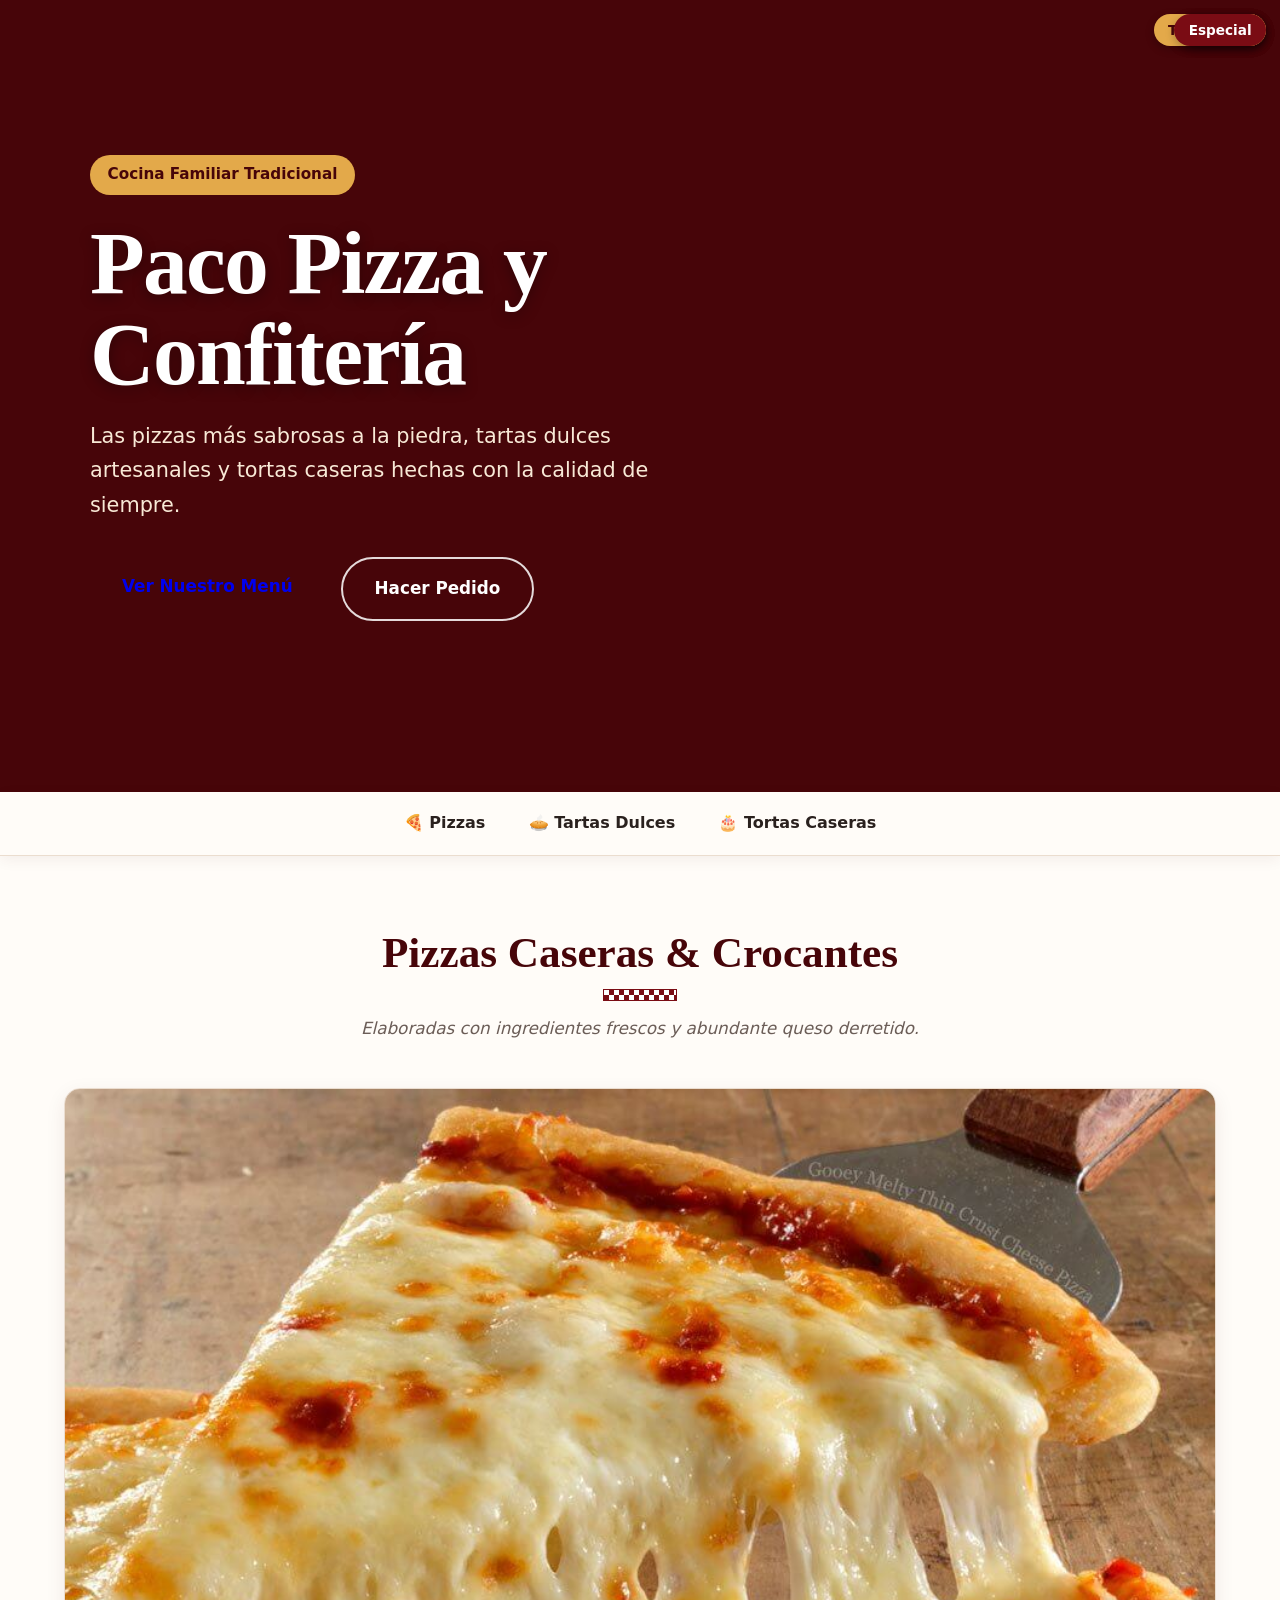
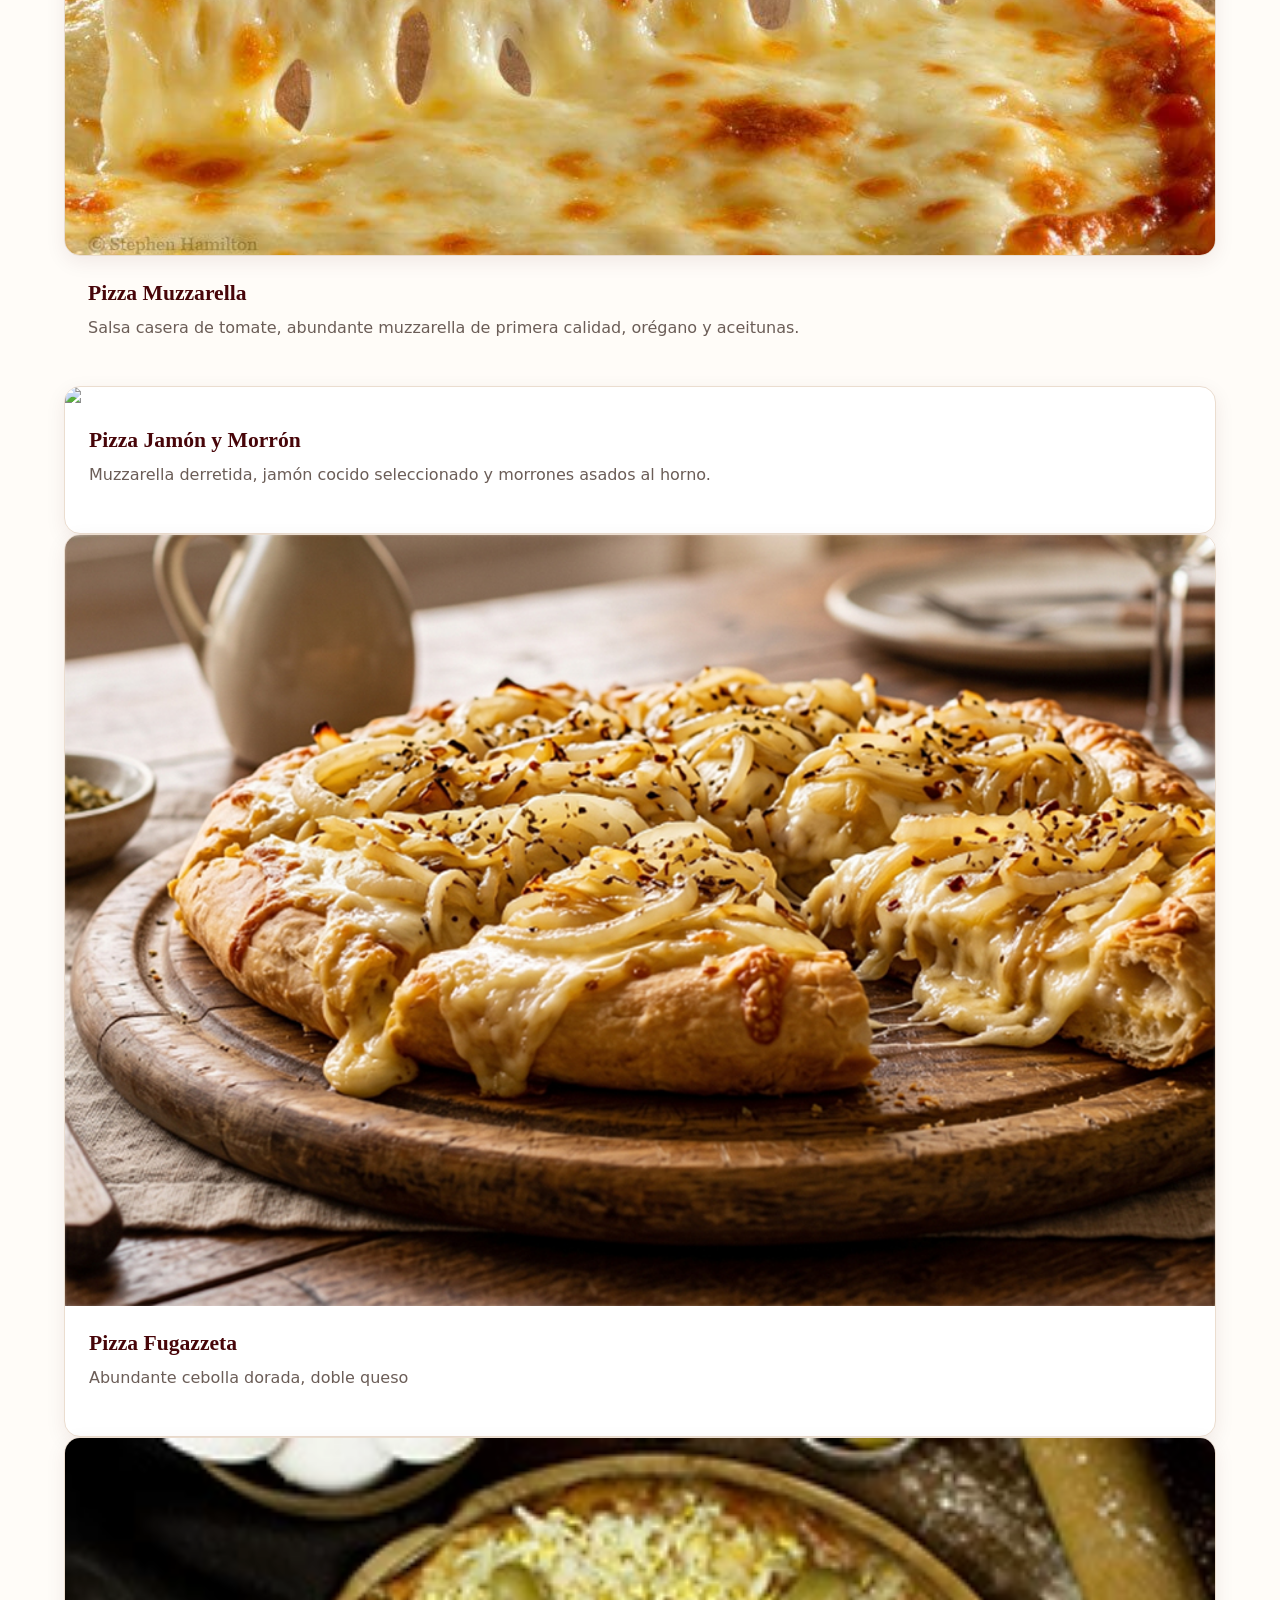
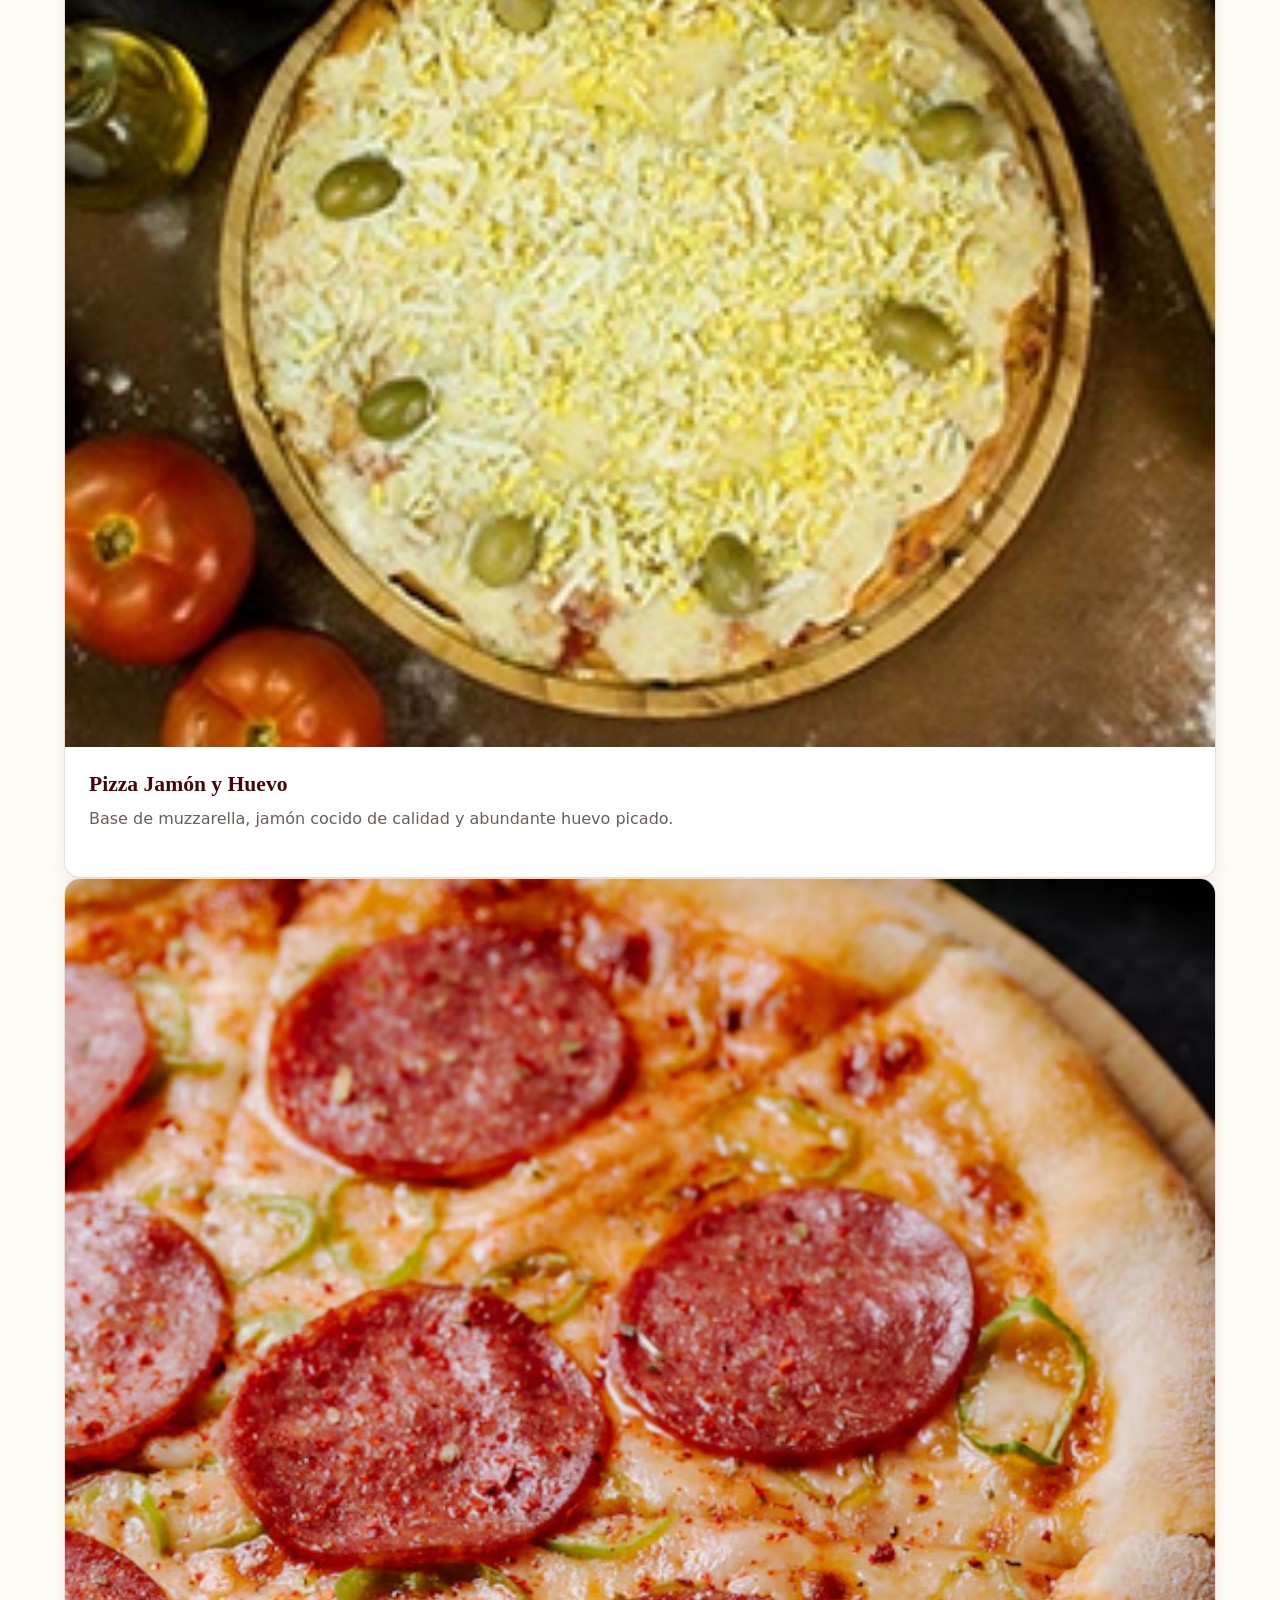
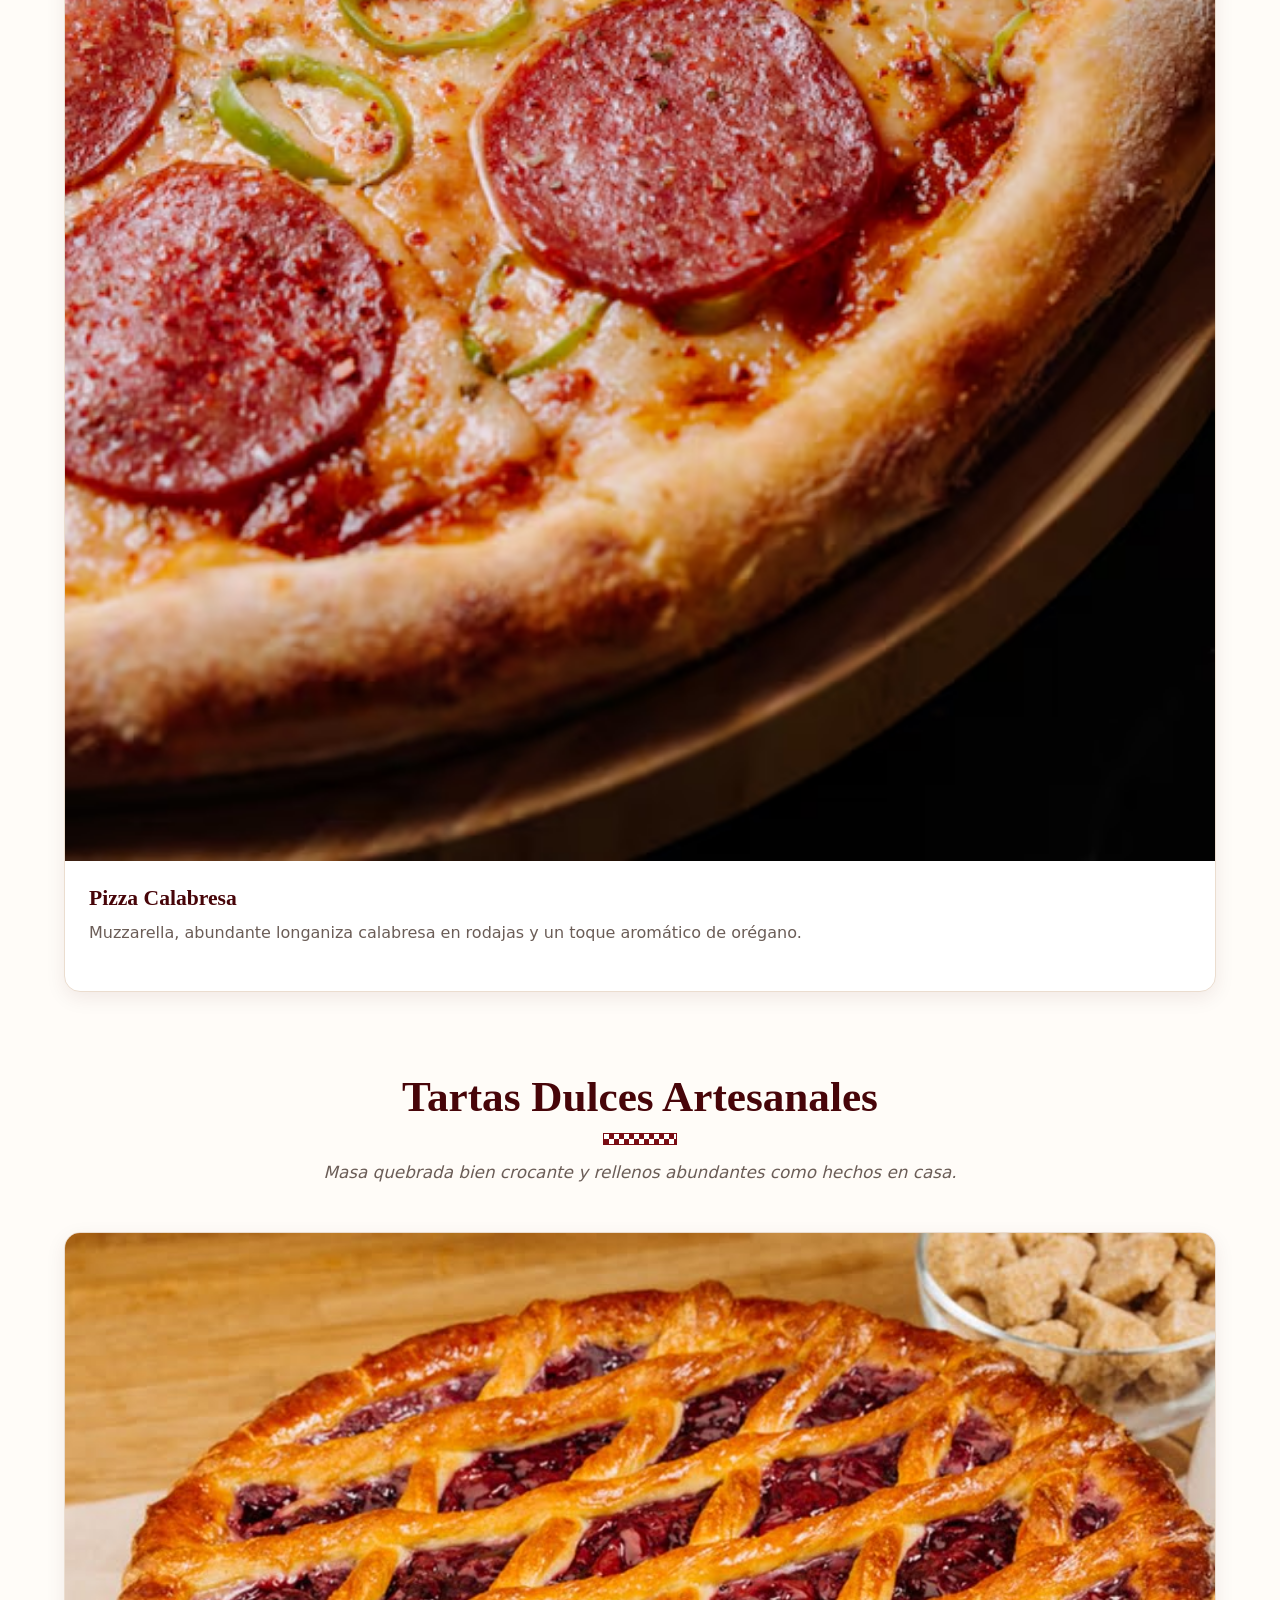
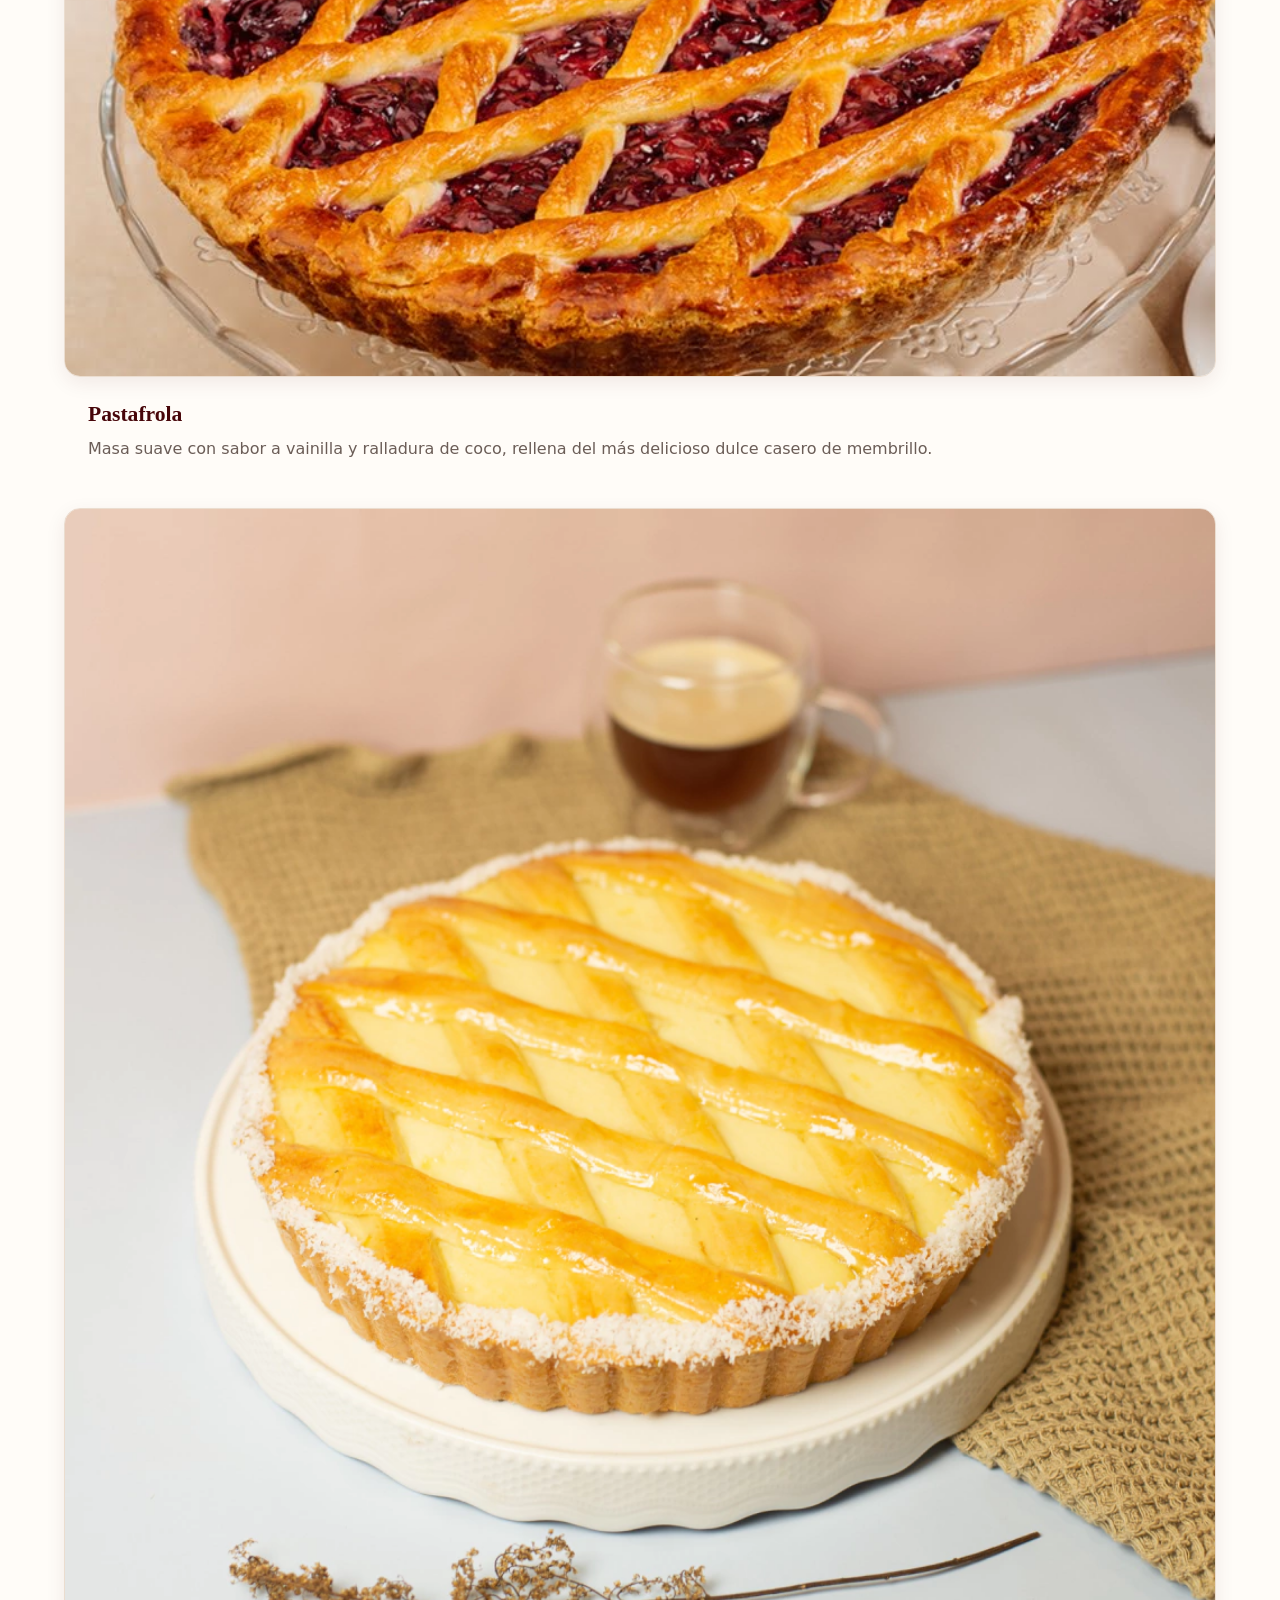
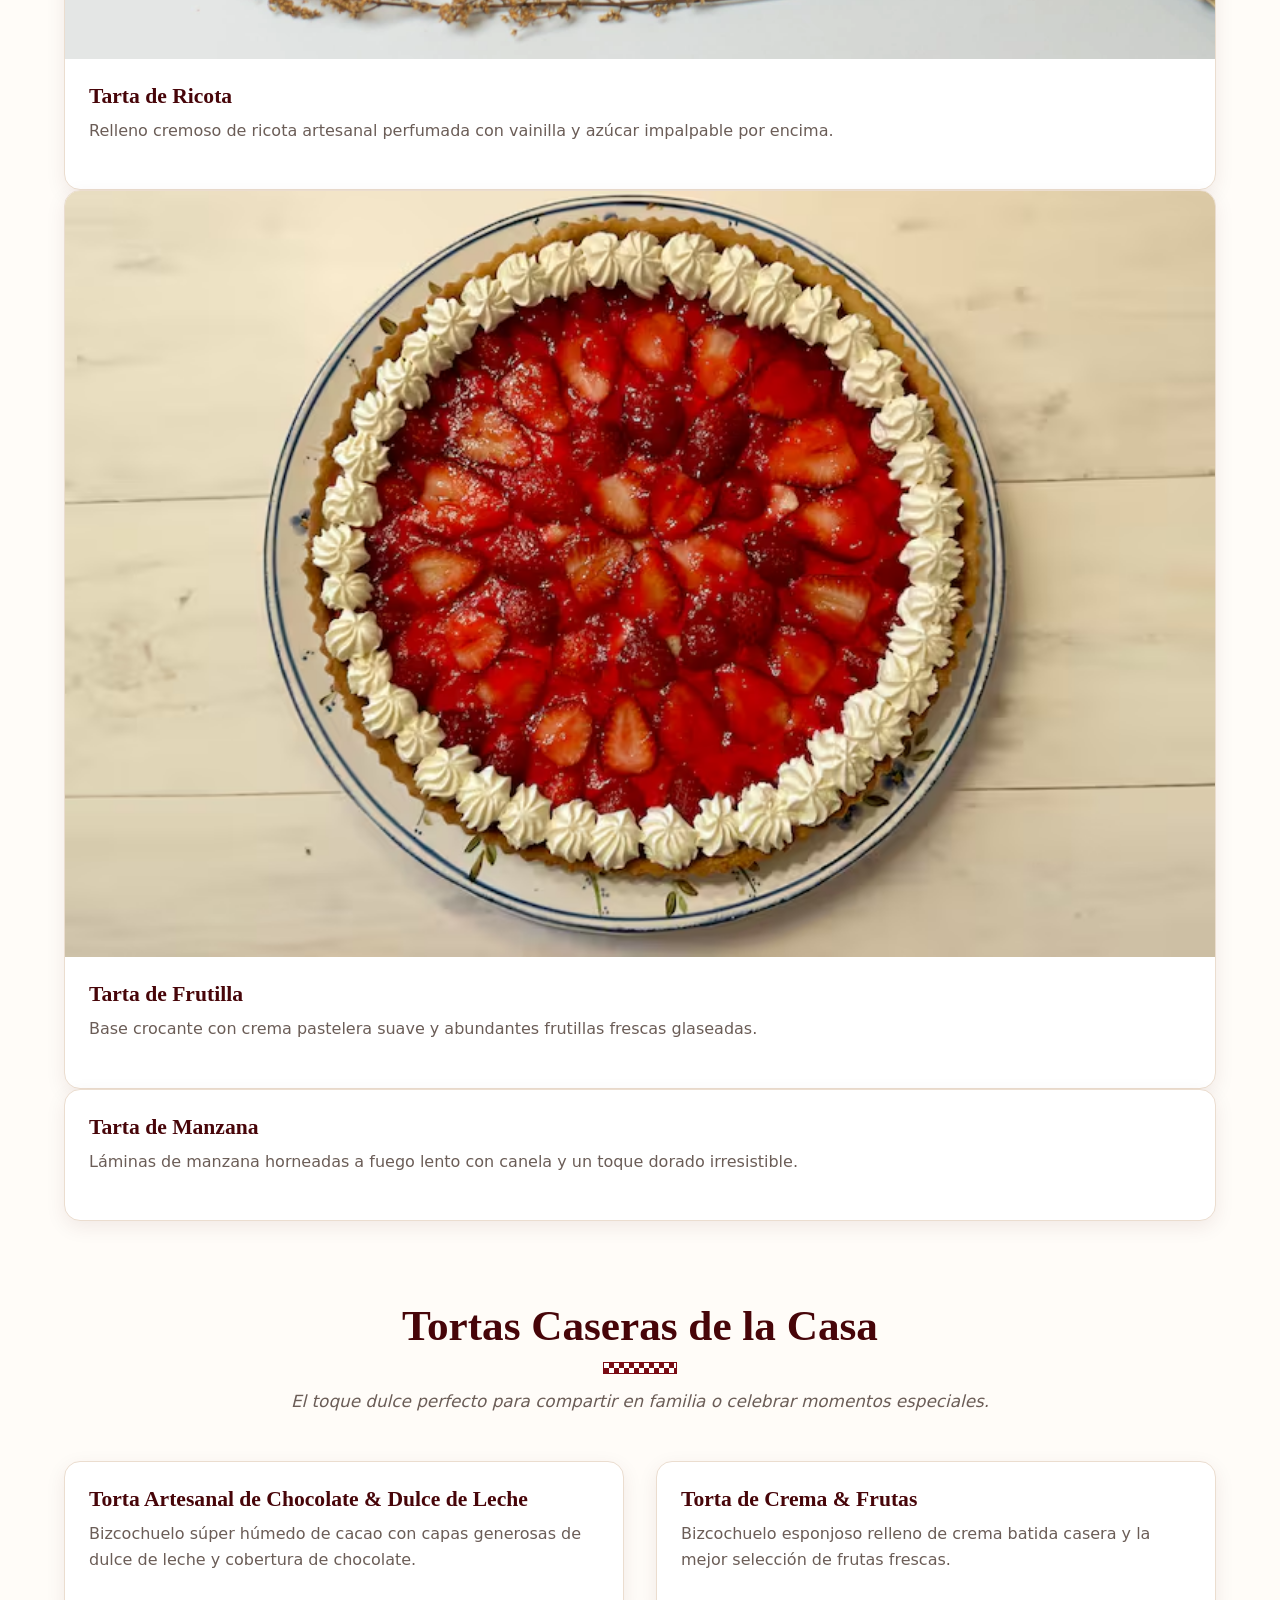
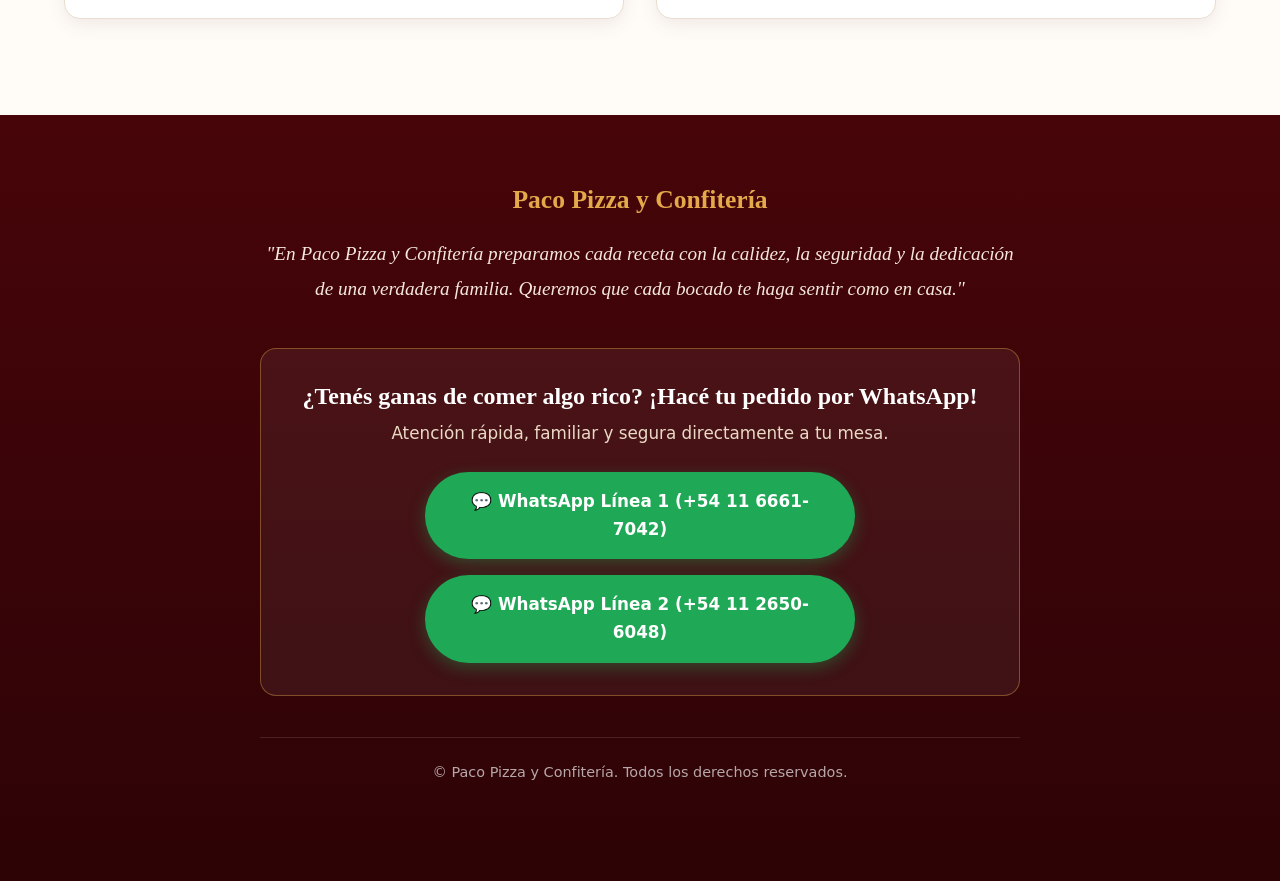
==== commit 70a7f769: "Add files via upload" ====
--- a/index1p.html
+++ b/index1p.html
@@ -1,317 +1,200 @@
-<!DOCTYPE html>
-<html lang="es-AR">
-<head>
-  <meta charset="UTF-8">
-  <meta name="viewport" content="width=device-width, initial-scale=1.0">
-  <title>Paco Pizza y Confitería · Pizzas a la piedra, tartas y tortas caseras</title>
-  <meta name="description" content="Pizzas a la piedra, tartas dulces y tortas caseras hechas con recetas de familia. Pedí fácil y rápido por WhatsApp.">
-  <meta name="theme-color" content="#7A0C14">
-
-  <!-- Al compartir el link por WhatsApp/Facebook se ve lindo -->
-  <meta property="og:title" content="Paco Pizza y Confitería · Sabores de familia">
-  <meta property="og:description" content="Pizzas a la piedra, tartas dulces y tortas caseras. Pedí por WhatsApp.">
-  <meta property="og:type" content="website">
-  <meta property="og:image" content="https://images.unsplash.com/photo-1513104890138-7c749659a591?auto=format&fit=crop&w=1200&q=80">
-
-  <!-- Ícono de la pestaña (una pizza) -->
-  <link rel="icon" href="data:image/svg+xml,%3Csvg xmlns='http://www.w3.org/2000/svg' viewBox='0 0 100 100'%3E%3Ctext y='.9em' font-size='90'%3E🍕%3C/text%3E%3C/svg%3E">
-
-  <link rel="preconnect" href="https://fonts.googleapis.com">
-  <link rel="preconnect" href="https://fonts.gstatic.com" crossorigin>
-  <link href="https://fonts.googleapis.com/css2?family=Fraunces:ital,opsz,wght@0,9..144,600;0,9..144,800;1,9..144,500&family=Nunito:wght@400;600;700;800&display=swap" rel="stylesheet">
-
-  <link rel="stylesheet" href="style.css">
-</head>
-<body>
-
-  <a class="skip" href="#menu">Ir al menú</a>
-
-  <!-- ============ PORTADA ============ -->
-  <header class="hero">
-    <div class="hero-content">
-      <p class="badge">Cocina familiar, como en casa</p>
-      <h1>Paco Pizza<br>y Confitería</h1>
-      <p class="hero-subtitle">Pizzas a la piedra bien cargadas, tartas dulces artesanales y tortas caseras. Todo hecho con la calidad de siempre y recetas de familia.</p>
-      <div class="hero-buttons">
-        <a href="https://wa.me/541166617042?text=Hola!%20Quisiera%20hacer%20un%20pedido%20en%20Paco%20Pizza%20y%20Confiter%C3%ADa." target="_blank" rel="noopener noreferrer" class="btn btn-wa-hero">Pedir por WhatsApp</a>
-        <a href="#menu" class="btn btn-secondary">Ver el menú</a>
-      </div>
-    </div>
-  </header>
-
-  <!-- Mantel a cuadros: el detalle de la casa -->
-  <div class="tablecloth" aria-hidden="true"></div>
-
-  <!-- ============ NAVEGACIÓN (queda fija al scrollear) ============ -->
-  <nav class="category-nav" aria-label="Categorías del menú">
-    <ul>
-      <li><a href="#pizzas">🍕 Pizzas</a></li>
-      <li><a href="#tartas">🥧 Tartas dulces</a></li>
-      <li><a href="#tortas">🎂 Tortas</a></li>
-      <li><a href="#como-pedir">📲 Cómo pedir</a></li>
-    </ul>
-  </nav>
-
-  <!-- ============ POR QUÉ ELEGIRNOS ============ -->
-  <section class="values" aria-label="Lo que nos distingue">
-    <ul>
-      <li><strong>A la piedra</strong><span>Masa crocante por fuera, tierna por dentro.</span></li>
-      <li><strong>Ingredientes frescos</strong><span>Muzzarella abundante y salsa casera.</span></li>
-      <li><strong>Recetas de familia</strong><span>Tartas y tortas como las de casa.</span></li>
-      <li><strong>Pedido fácil</strong><span>Escribinos por WhatsApp y listo.</span></li>
-    </ul>
-  </section>
-
-  <!-- ============ MENÚ ============ -->
-  <main id="menu" class="container">
-
-    <!-- Pizzas -->
-    <section id="pizzas" class="menu-section">
-      <div class="section-title">
-        <h2>Pizzas caseras y crocantes</h2>
-        <p>Con ingredientes frescos y abundante queso derretido.</p>
-      </div>
-
-      <div class="grid">
-        <article class="card">
-          <div class="card-media pizza-muzza-bg">
-            <img src="pizza muzzarella.jpeg" alt="Pizza muzzarella con aceitunas" loading="lazy">
-            <span class="tag">Clásica</span>
-          </div>
-          <div class="card-body">
-            <h3>Pizza Muzzarella</h3>
-            <p>Salsa casera de tomate, abundante muzzarella de primera calidad, orégano y aceitunas.</p>
-            <a class="btn-order" href="https://wa.me/541166617042?text=Hola!%20Quiero%20pedir:%20Pizza%20Muzzarella" target="_blank" rel="noopener noreferrer">Pedir por WhatsApp</a>
-          </div>
-        </article>
-
-        <article class="card">
-          <div class="card-media pizza-jm-bg">
-            <span class="tag gold">Favorita</span>
-          </div>
-          <div class="card-body">
-            <h3>Pizza Jamón y Morrón</h3>
-            <p>Muzzarella derretida, jamón cocido seleccionado y morrones asados al horno.</p>
-            <a class="btn-order" href="https://wa.me/541166617042?text=Hola!%20Quiero%20pedir:%20Pizza%20Jam%C3%B3n%20y%20Morr%C3%B3n" target="_blank" rel="noopener noreferrer">Pedir por WhatsApp</a>
-          </div>
-        </article>
-
-        <article class="card">
-          <div class="card-media pizza-fuga-bg">
-            <img src="Fugazzeta.jpeg" alt="Pizza fugazzeta con cebolla y doble queso" loading="lazy">
-          </div>
-          <div class="card-body">
-            <h3>Pizza Fugazzeta</h3>
-            <p>Abundante cebolla dorada y doble queso.</p>
-            <a class="btn-order" href="https://wa.me/541166617042?text=Hola!%20Quiero%20pedir:%20Pizza%20Fugazzeta" target="_blank" rel="noopener noreferrer">Pedir por WhatsApp</a>
-          </div>
-        </article>
-
-        <article class="card">
-          <div class="card-media pizza-jh-bg">
-            <img src="pizza jamon y huevo.jpeg" alt="Pizza de jamón y huevo" loading="lazy">
-          </div>
-          <div class="card-body">
-            <h3>Pizza Jamón y Huevo</h3>
-            <p>Base de muzzarella, jamón cocido de calidad y abundante huevo picado.</p>
-            <a class="btn-order" href="https://wa.me/541166617042?text=Hola!%20Quiero%20pedir:%20Pizza%20Jam%C3%B3n%20y%20Huevo" target="_blank" rel="noopener noreferrer">Pedir por WhatsApp</a>
-          </div>
-        </article>
-
-        <article class="card">
-          <div class="card-media pizza-calabresa-bg">
-            <img src="pizza calabreza.jpeg" alt="Pizza calabresa con longaniza en rodajas" loading="lazy">
-          </div>
-          <div class="card-body">
-            <h3>Pizza Calabresa</h3>
-            <p>Muzzarella, abundante longaniza calabresa en rodajas y un toque aromático de orégano.</p>
-            <a class="btn-order" href="https://wa.me/541166617042?text=Hola!%20Quiero%20pedir:%20Pizza%20Calabresa" target="_blank" rel="noopener noreferrer">Pedir por WhatsApp</a>
-          </div>
-        </article>
-      </div>
-    </section>
-
-    <!-- Tartas -->
-    <section id="tartas" class="menu-section">
-      <div class="section-title">
-        <h2>Tartas dulces artesanales</h2>
-        <p>Masa quebrada bien crocante y rellenos abundantes, como hechos en casa.</p>
-      </div>
-
-      <div class="grid">
-        <article class="card">
-          <div class="card-media tarta-frola-bg">
-            <img src="pastafrola.jpeg" alt="Pastafrola con dulce de membrillo" loading="lazy">
-            <span class="tag gold">Tradicional</span>
-          </div>
-          <div class="card-body">
-            <h3>Pastafrola</h3>
-            <p>Masa suave con sabor a vainilla y ralladura de coco, rellena del más delicioso dulce casero de membrillo.</p>
-            <a class="btn-order" href="https://wa.me/541166617042?text=Hola!%20Quiero%20pedir:%20Pastafrola" target="_blank" rel="noopener noreferrer">Pedir por WhatsApp</a>
-          </div>
-        </article>
-
-        <article class="card">
-          <div class="card-media tarta-ricota-bg">
-            <img src="tarta de ricota.jpeg" alt="Tarta de ricota con azúcar impalpable" loading="lazy">
-          </div>
-          <div class="card-body">
-            <h3>Tarta de Ricota</h3>
-            <p>Relleno cremoso de ricota artesanal perfumada con vainilla y azúcar impalpable por encima.</p>
-            <a class="btn-order" href="https://wa.me/541166617042?text=Hola!%20Quiero%20pedir:%20Tarta%20de%20Ricota" target="_blank" rel="noopener noreferrer">Pedir por WhatsApp</a>
-          </div>
-        </article>
-
-        <article class="card">
-          <div class="card-media tarta-frutilla-bg">
-            <img src="tarta de frutilla.jpeg" alt="Tarta de frutilla con crema pastelera" loading="lazy">
-          </div>
-          <div class="card-body">
-            <h3>Tarta de Frutilla</h3>
-            <p>Base crocante con crema pastelera suave y abundantes frutillas frescas glaseadas.</p>
-            <a class="btn-order" href="https://wa.me/541166617042?text=Hola!%20Quiero%20pedir:%20Tarta%20de%20Frutilla" target="_blank" rel="noopener noreferrer">Pedir por WhatsApp</a>
-          </div>
-        </article>
-
-        <article class="card">
-          <div class="card-media tarta-manzana-bg"></div>
-          <div class="card-body">
-            <h3>Tarta de Manzana</h3>
-            <p>Láminas de manzana horneadas a fuego lento con canela y un toque dorado irresistible.</p>
-            <a class="btn-order" href="https://wa.me/541166617042?text=Hola!%20Quiero%20pedir:%20Tarta%20de%20Manzana" target="_blank" rel="noopener noreferrer">Pedir por WhatsApp</a>
-          </div>
-        </article>
-      </div>
-    </section>
-
-    <!-- Tortas -->
-    <section id="tortas" class="menu-section">
-      <div class="section-title">
-        <h2>Tortas caseras de la casa</h2>
-        <p>El toque dulce perfecto para compartir en familia o celebrar momentos especiales.</p>
-      </div>
-
-      <div class="grid grid-2">
-        <article class="card">
-          <div class="card-media torta-choc-bg">
-            <span class="tag">Especial</span>
-          </div>
-          <div class="card-body">
-            <h3>Torta de Chocolate y Dulce de Leche</h3>
-            <p>Bizcochuelo súper húmedo de cacao con capas generosas de dulce de leche y cobertura de chocolate.</p>
-            <a class="btn-order" href="https://wa.me/541166617042?text=Hola!%20Quiero%20pedir:%20Torta%20de%20Chocolate%20y%20Dulce%20de%20Leche" target="_blank" rel="noopener noreferrer">Pedir por WhatsApp</a>
-          </div>
-        </article>
-
-        <article class="card">
-          <div class="card-media torta-crema-bg"></div>
-          <div class="card-body">
-            <h3>Torta de Crema y Frutas</h3>
-            <p>Bizcochuelo esponjoso relleno de crema batida casera y la mejor selección de frutas frescas.</p>
-            <a class="btn-order" href="https://wa.me/541166617042?text=Hola!%20Quiero%20pedir:%20Torta%20de%20Crema%20y%20Frutas" target="_blank" rel="noopener noreferrer">Pedir por WhatsApp</a>
-          </div>
-        </article>
-      </div>
-
-      <p class="festejo">¿Estás organizando un festejo? <a href="https://wa.me/541126506048?text=Hola!%20Quisiera%20consultar%20por%20una%20torta%20para%20un%20festejo." target="_blank" rel="noopener noreferrer">Consultanos por WhatsApp</a> y lo preparamos juntos.</p>
-    </section>
-
-  </main>
-
-  <!-- ============ CÓMO PEDIR ============ -->
-  <section id="como-pedir" class="steps-section">
-    <div class="steps-inner">
-      <div class="section-title">
-        <h2>Pedir es muy fácil</h2>
-        <p>Tres pasos y listo.</p>
-      </div>
-      <ol class="steps">
-        <li>
-          <h3>Elegí lo que se te antoja</h3>
-          <p>Mirá el menú y decidí qué querés llevar a tu mesa.</p>
-        </li>
-        <li>
-          <h3>Escribinos por WhatsApp</h3>
-          <p>Tocá cualquier botón &laquo;Pedir&raquo; y te abre el chat con el mensaje armado.</p>
-        </li>
-        <li>
-          <h3>Confirmamos tu pedido</h3>
-          <p>Te respondemos, coordinamos y te lo preparamos con cariño.</p>
-        </li>
-      </ol>
-    </div>
-  </section>
-
-  <!-- ============ PREGUNTAS FRECUENTES (se abren solas, sin JavaScript) ============ -->
-  <section class="faq container-narrow">
-    <div class="section-title">
-      <h2>Preguntas frecuentes</h2>
-    </div>
-
-    <details>
-      <summary>¿Cómo hago mi pedido?</summary>
-      <p>Escribinos por WhatsApp a cualquiera de nuestras dos líneas. Contanos qué querés y te confirmamos el pedido.</p>
-    </details>
-    <details>
-      <summary>¿Por qué tienen dos líneas de WhatsApp?</summary>
-      <p>Para atenderte más rápido. Podés escribir a la que prefieras.</p>
-    </details>
-    <details>
-      <summary>¿Puedo pedir una torta para un cumpleaños o festejo?</summary>
-      <p>Sí, consultanos por WhatsApp contándonos la ocasión y te ayudamos a elegir.</p>
-    </details>
-
-    <!--
-      PARA COMPLETAR (agregá lo que corresponda y borrá este comentario):
-      <details>
-        <summary>¿Cuál es el horario de atención?</summary>
-        <p>Lunes a domingo de XX a XX hs.</p>
-      </details>
-      <details>
-        <summary>¿Hacen envíos? ¿A qué zonas?</summary>
-        <p>Hacemos envíos en San Justo y alrededores...</p>
-      </details>
-      <details>
-        <summary>¿Cuáles son los medios de pago?</summary>
-        <p>Efectivo, transferencia...</p>
-      </details>
-    -->
-  </section>
-
-  <!-- ============ PIE DE PÁGINA ============ -->
-  <div class="tablecloth" aria-hidden="true"></div>
-  <footer id="contacto">
-    <div class="footer-container">
-      <p class="footer-badge">Paco Pizza y Confitería</p>
-
-      <p class="footer-quote">
-        En Paco Pizza y Confitería preparamos cada receta con la calidez y la dedicación de una verdadera familia. Queremos que cada bocado te haga sentir como en casa.
-      </p>
-
-      <div class="whatsapp-box">
-        <h3>¿Tenés ganas de comer algo rico? Hacé tu pedido por WhatsApp</h3>
-        <p>Atención rápida y familiar, directo a tu mesa.</p>
-        <div class="whatsapp-buttons">
-          <a href="https://wa.me/541166617042?text=Hola!%20Quisiera%20hacer%20un%20pedido%20en%20Paco%20Pizza%20y%20Confiter%C3%ADa." target="_blank" rel="noopener noreferrer" class="btn-wa">
-            💬 WhatsApp línea 1 · +54 11 6661-7042
-          </a>
-          <a href="https://wa.me/541126506048?text=Hola!%20Quisiera%20hacer%20un%20pedido%20en%20Paco%20Pizza%20y%20Confiter%C3%ADa." target="_blank" rel="noopener noreferrer" class="btn-wa">
-            💬 WhatsApp línea 2 · +54 11 2650-6048
-          </a>
-        </div>
-      </div>
-
-      <div class="footer-credits">
-        <p>&copy; Paco Pizza y Confitería. Todos los derechos reservados.</p>
-      </div>
-    </div>
-  </footer>
-
-  <!-- Botón flotante de WhatsApp: siempre a mano, en celular y en compu -->
-  <a class="wa-float" href="https://wa.me/541166617042?text=Hola!%20Quisiera%20hacer%20un%20pedido%20en%20Paco%20Pizza%20y%20Confiter%C3%ADa." target="_blank" rel="noopener noreferrer" aria-label="Hacer un pedido por WhatsApp">
-    <svg viewBox="0 0 32 32" width="30" height="30" aria-hidden="true" focusable="false"><path fill="#fff" d="M16.04 3C9.4 3 4 8.33 4 14.9c0 2.3.67 4.44 1.83 6.26L4 28l7.07-1.8a12.1 12.1 0 0 0 4.97 1.05C22.68 27.25 28 21.92 28 15.35 28 8.78 22.68 3 16.04 3Zm0 21.9c-1.56 0-3.03-.4-4.3-1.1l-.3-.18-4.2 1.07 1.12-4.04-.2-.31a9.2 9.2 0 0 1-1.4-4.9c0-5.1 4.2-9.25 9.35-9.25 5.15 0 9.35 4.15 9.35 9.25 0 5.1-4.2 9.46-9.42 9.46Zm5.4-6.9c-.3-.15-1.75-.86-2.02-.96-.27-.1-.47-.15-.67.15-.2.3-.77.96-.94 1.16-.17.2-.35.22-.65.07-.3-.15-1.25-.46-2.38-1.47-.88-.78-1.47-1.75-1.64-2.05-.17-.3-.02-.46.13-.6.13-.13.3-.35.45-.52.15-.17.2-.3.3-.5.1-.2.05-.37-.02-.52-.08-.15-.67-1.6-.92-2.2-.24-.57-.48-.5-.67-.5h-.57c-.2 0-.52.07-.8.37-.27.3-1.04 1.02-1.04 2.48 0 1.46 1.07 2.88 1.22 3.08.15.2 2.1 3.2 5.08 4.48.7.3 1.26.48 1.69.62.7.22 1.35.2 1.86.12.57-.08 1.75-.72 2-1.4.25-.7.25-1.3.17-1.42-.07-.12-.27-.2-.57-.35Z"/></svg>
-    <span>Pedir</span>
-  </a>
-
-</body>
-</html>
+<!DOCTYPE html>
+<html lang="es">
+<head>
+  <meta charset="UTF-8">
+  <meta name="viewport" content="width=device-width, initial-scale=1.0">
+  <title>Paco Pizza y Confitería - Sabores de Familia</title>
+  
+  <!-- Tipografías de Google Fonts -->
+  <link rel="preconnect" href="https://fonts.googleapis.com">
+  <link rel="preconnect" href="https://fonts.gstatic.com" crossorigin>
+  <link href="https://fonts.googleapis.com/css2?family=Montserrat:wght@400;600;700&family=Playfair+Display:ital,wght@0,600;0,800;1,400&display=swap" rel="stylesheet">
+  
+  <link rel="stylesheet" href="style.css">
+</head>
+<body>
+
+  <!-- Encabezado / Hero Section -->
+  <header class="hero">
+    <div class="overlay"></div>
+    <div class="hero-content">
+      <span class="badge">Cocina Familiar Tradicional</span>
+      <h1>Paco Pizza y Confitería</h1>
+      <p class="hero-subtitle">Las pizzas más sabrosas a la piedra, tartas dulces artesanales y tortas caseras hechas con la calidad de siempre.</p>
+      <div class="hero-buttons">
+        <a href="#menu" class="btn btn-primary">Ver Nuestro Menú</a>
+        <a href="#contacto" class="btn btn-secondary">Hacer Pedido</a>
+      </div>
+    </div>
+  </header>
+
+  <!-- Navegación Rápida -->
+  <nav class="category-nav">
+    <ul>
+      <li><a href="#pizzas">🍕 Pizzas</a></li>
+      <li><a href="#tartas">🥧 Tartas Dulces</a></li>
+      <li><a href="#tortas">🎂 Tortas Caseras</a></li>
+    </ul>
+  </nav>
+
+  <!-- Menú Principal -->
+  <main id="menu" class="container">
+
+    <!-- Sección Pizzas -->
+    <section id="pizzas" class="menu-section">
+      <div class="section-title">
+        <h2>Pizzas Caseras & Crocantes</h2>
+        <p>Elaboradas con ingredientes frescos y abundante queso derretido.</p>
+      </div>
+
+      <div class="grid">
+        <article class="card">
+          <image src="pizza muzzarella.jpeg">
+            <span class="tag">Clásica</span>
+          </div>
+          <div class="card-body">
+            <h3>Pizza Muzzarella</h3>
+            <p>Salsa casera de tomate, abundante muzzarella de primera calidad, orégano y aceitunas.</p>
+          </div>
+        </article>
+
+        <article class="card">
+          <image src="Jamon y Morron.jpeg">
+            <span class="tag gold">Favorita</span>
+          </div>
+          <div class="card-body">
+            <h3>Pizza Jamón y Morrón</h3>
+            <p>Muzzarella derretida, jamón cocido seleccionado y morrones asados al horno.</p>
+          </div>
+        </article>
+
+        <article class="card">
+          <image src="Fugazzeta.jpeg"></div>
+          <div class="card-body">
+            <h3>Pizza Fugazzeta</h3>
+            <p>Abundante cebolla dorada, doble queso</p>
+          </div>
+        </article>
+
+        <article class="card">
+          <image src="pizza jamon y huevo.jpeg"></div>
+          <div class="card-body">
+            <h3>Pizza Jamón y Huevo</h3>
+            <p>Base de muzzarella, jamón cocido de calidad y abundante huevo picado.</p>
+          </div>
+        </article>
+
+        <article class="card">
+          <image src="pizza calabreza.jpeg"></div>
+          <div class="card-body">
+            <h3>Pizza Calabresa</h3>
+            <p>Muzzarella, abundante longaniza calabresa en rodajas y un toque aromático de orégano.</p>
+          </div>
+        </article>
+      </div>
+    </section>
+
+    <!-- Sección Tartas Dulces -->
+    <section id="tartas" class="menu-section">
+      <div class="section-title">
+        <h2>Tartas Dulces Artesanales</h2>
+        <p>Masa quebrada bien crocante y rellenos abundantes como hechos en casa.</p>
+      </div>
+
+      <div class="grid">
+        <article class="card">
+          <image src="pastafrola.jpeg">
+            <span class="tag gold">Tradicional</span>
+          </div>
+          <div class="card-body">
+            <h3>Pastafrola</h3>
+            <p>Masa suave con sabor a vainilla y ralladura de coco, rellena del más delicioso dulce casero de membrillo.</p>
+          </div>
+        </article>
+
+        <article class="card">
+          <image src="tarta de ricota.jpeg"></div>
+          <div class="card-body">
+            <h3>Tarta de Ricota</h3>
+            <p>Relleno cremoso de ricota artesanal perfumada con vainilla y azúcar impalpable por encima.</p>
+          </div>
+        </article>
+
+        <article class="card">
+          <image src="tarta de frutilla.jpeg"></div>
+          <div class="card-body">
+            <h3>Tarta de Frutilla</h3>
+            <p>Base crocante con crema pastelera suave y abundantes frutillas frescas glaseadas.</p>
+          </div>
+        </article>
+
+        <article class="card">
+          <div class="card-img-placeholder tarta-manzana-bg"></div>
+          <div class="card-body">
+            <h3>Tarta de Manzana</h3>
+            <p>Láminas de manzana horneadas a fuego lento con canela y un toque dorado irresistible.</p>
+          </div>
+        </article>
+      </div>
+    </section>
+
+    <!-- Sección Tortas -->
+    <section id="tortas" class="menu-section">
+      <div class="section-title">
+        <h2>Tortas Caseras de la Casa</h2>
+        <p>El toque dulce perfecto para compartir en familia o celebrar momentos especiales.</p>
+      </div>
+
+      <div class="grid">
+        <article class="card">
+          <div class="card-img-placeholder torta-choc-bg">
+            <span class="tag">Especial</span>
+          </div>
+          <div class="card-body">
+            <h3>Torta Artesanal de Chocolate & Dulce de Leche</h3>
+            <p>Bizcochuelo súper húmedo de cacao con capas generosas de dulce de leche y cobertura de chocolate.</p>
+          </div>
+        </article>
+
+        <article class="card">
+          <div class="card-img-placeholder torta-crema-bg"></div>
+          <div class="card-body">
+            <h3>Torta de Crema & Frutas</h3>
+            <p>Bizcochuelo esponjoso relleno de crema batida casera y la mejor selección de frutas frescas.</p>
+          </div>
+        </article>
+      </div>
+    </section>
+
+  </main>
+
+  <!-- Pie de Página / Footer -->
+  <footer id="contacto">
+    <div class="footer-container">
+      <div class="footer-badge">Paco Pizza y Confitería</div>
+      
+      <p class="footer-quote">
+        "En Paco Pizza y Confitería preparamos cada receta con la calidez, la seguridad y la dedicación de una verdadera familia. Queremos que cada bocado te haga sentir como en casa."
+      </p>
+
+      <div class="whatsapp-box">
+        <h3>¿Tenés ganas de comer algo rico? ¡Hacé tu pedido por WhatsApp!</h3>
+        <p>Atención rápida, familiar y segura directamente a tu mesa.</p>
+        <div class="whatsapp-buttons">
+          <a href="https://wa.me/541166617042?text=Hola!%20Quisiera%20hacer%20un%20pedido%20en%20Paco%20Pizza%20y%20Confiter%C3%ADa." target="_blank" rel="noopener noreferrer" class="btn-wa">
+            💬 WhatsApp Línea 1 (+54 11 6661-7042)
+          </a>
+          <a href="https://wa.me/541126506048?text=Hola!%20Quisiera%20hacer%20un%20pedido%20en%20Paco%20Pizza%20y%20Confiter%C3%ADa." target="_blank" rel="noopener noreferrer" class="btn-wa">
+            💬 WhatsApp Línea 2 (+54 11 2650-6048)
+          </a>
+        </div>
+      </div>
+
+      <div class="footer-credits">
+        <p>&copy; Paco Pizza y Confitería. Todos los derechos reservados.</p>
+      </div>
+    </div>
+  </footer>
+
+</body>
+</html>
